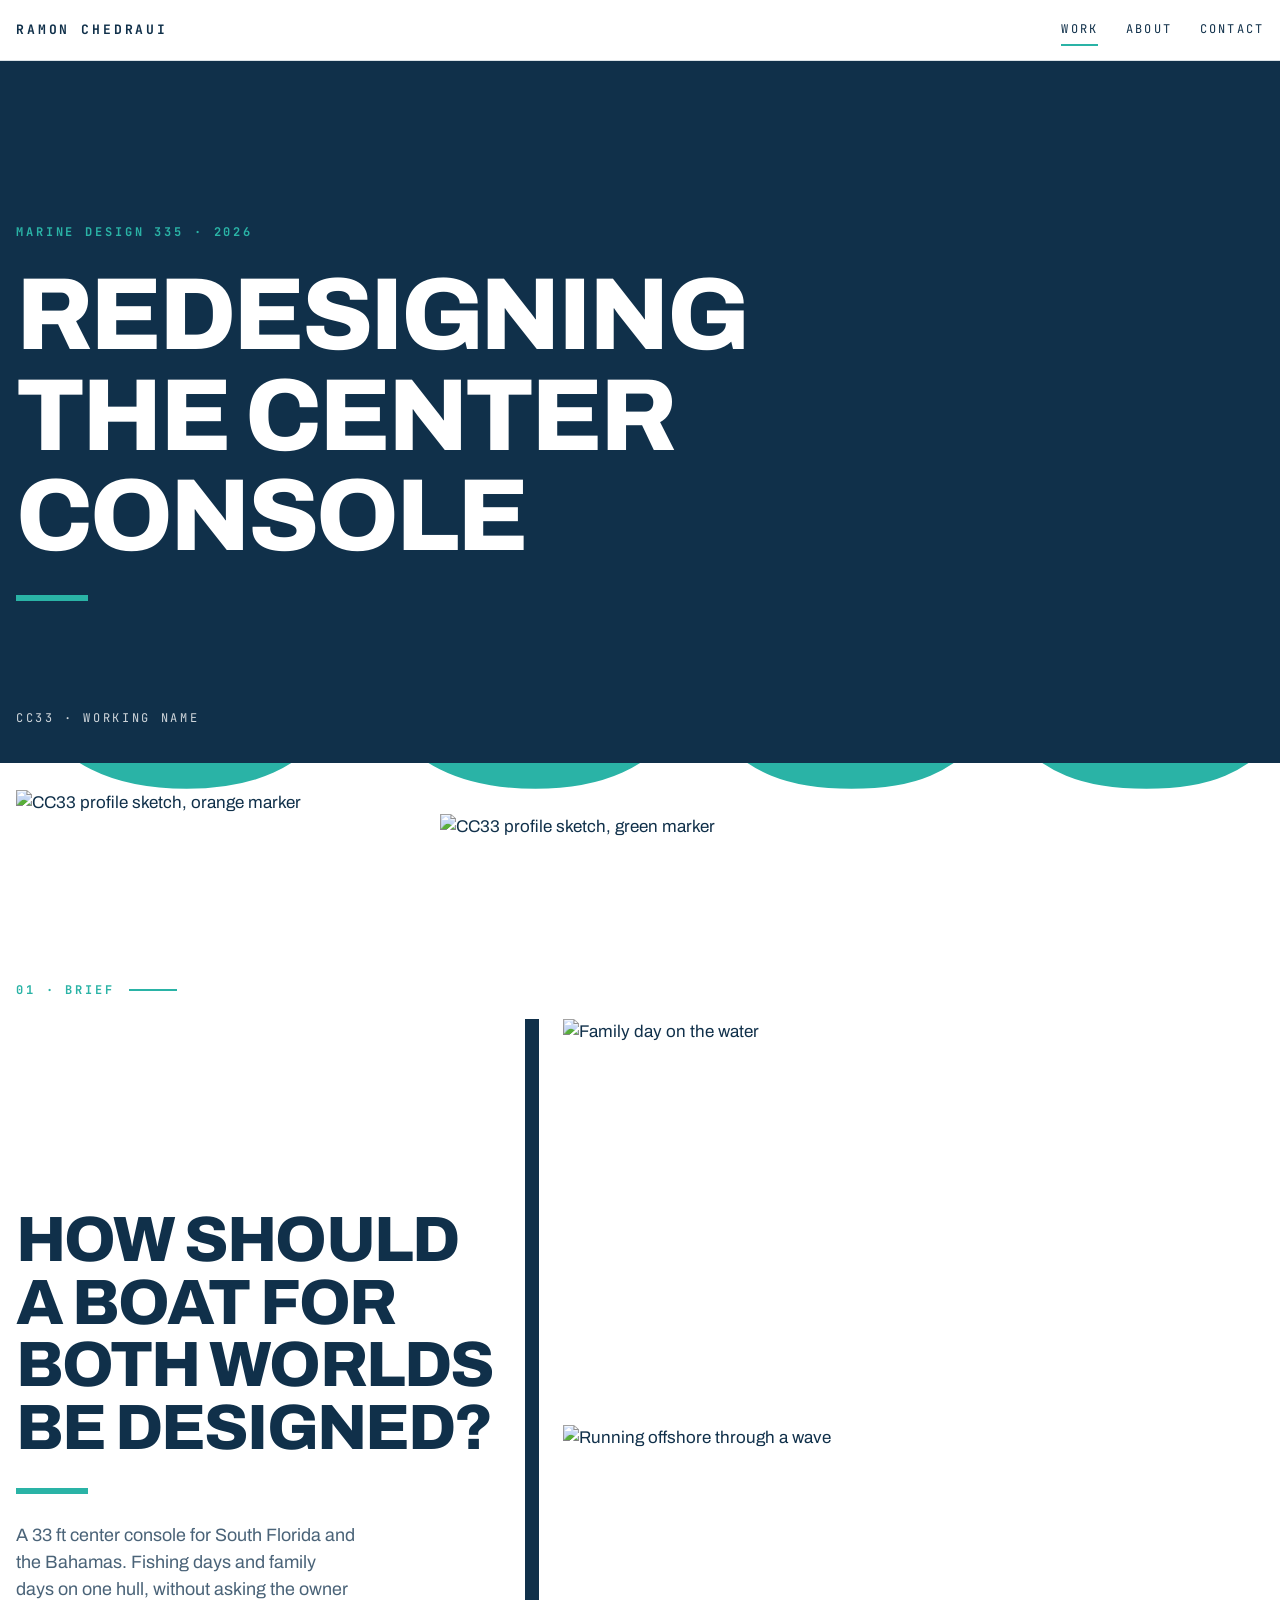
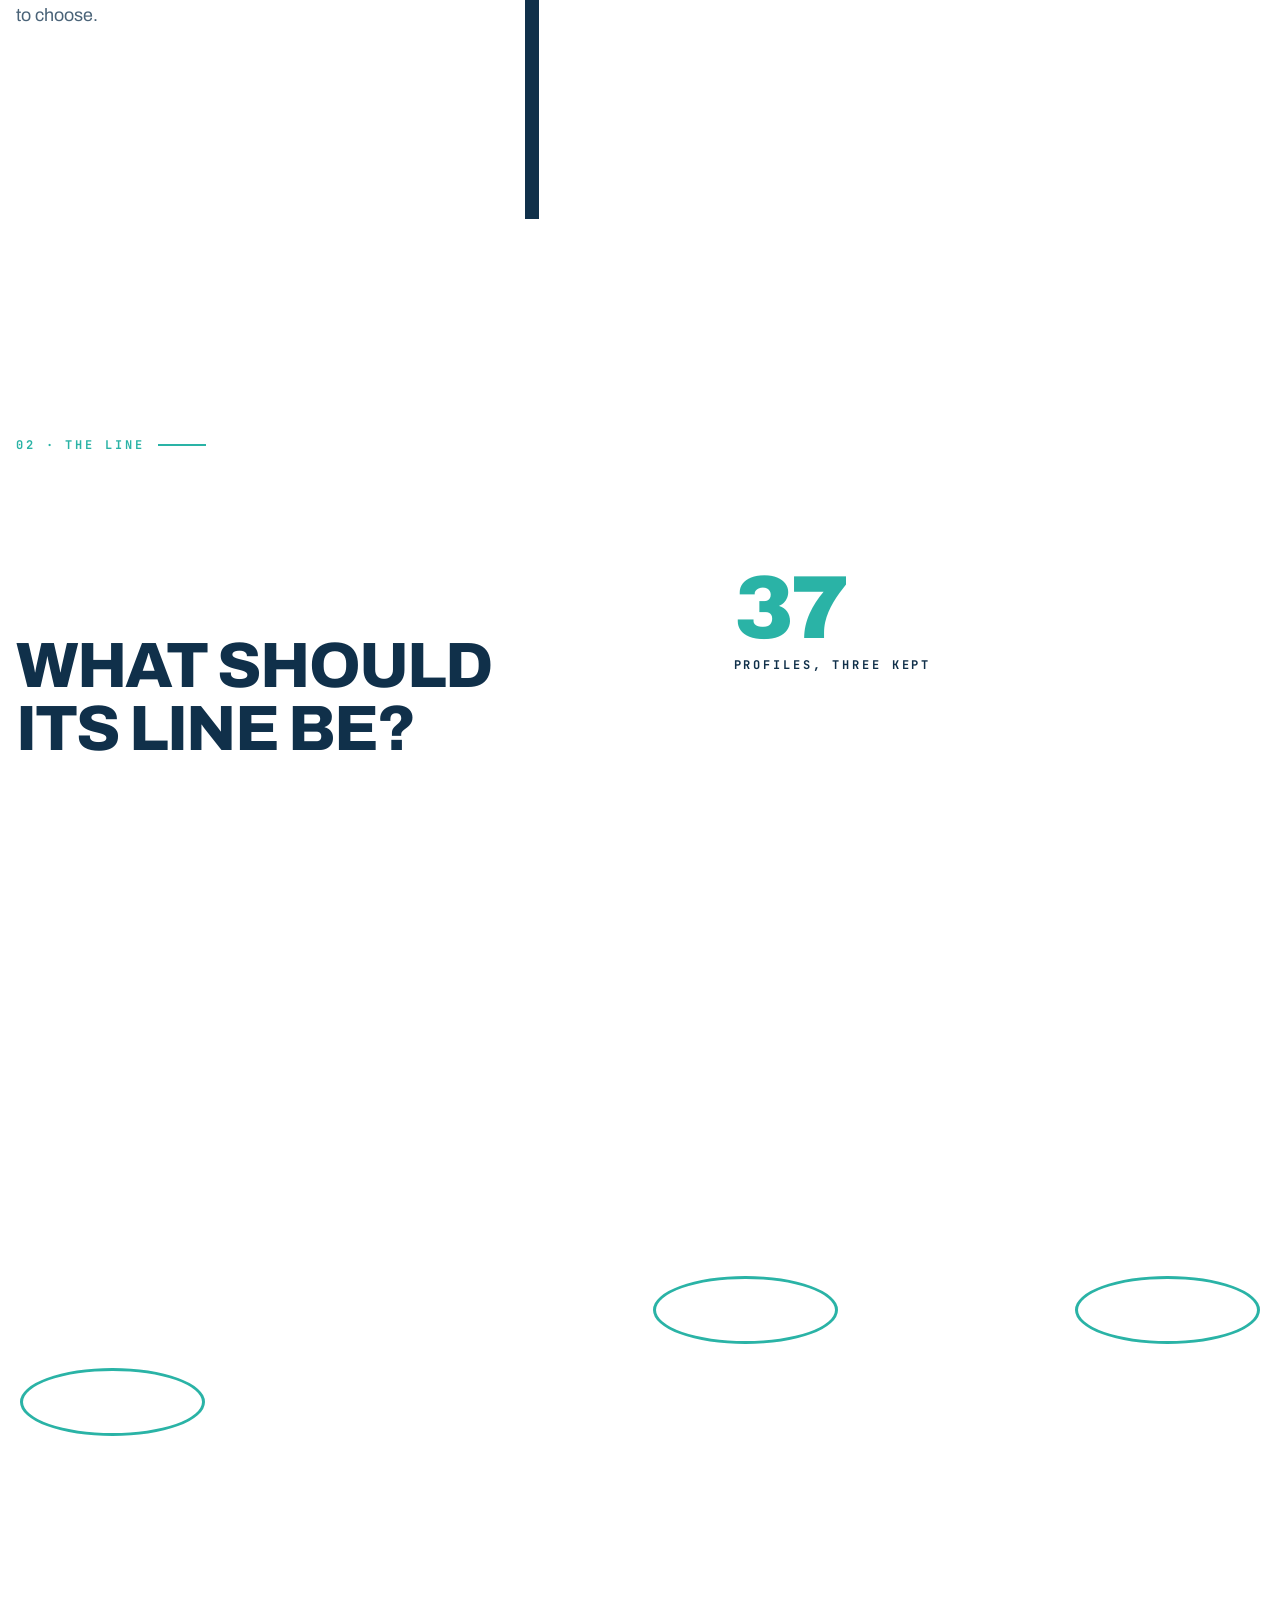
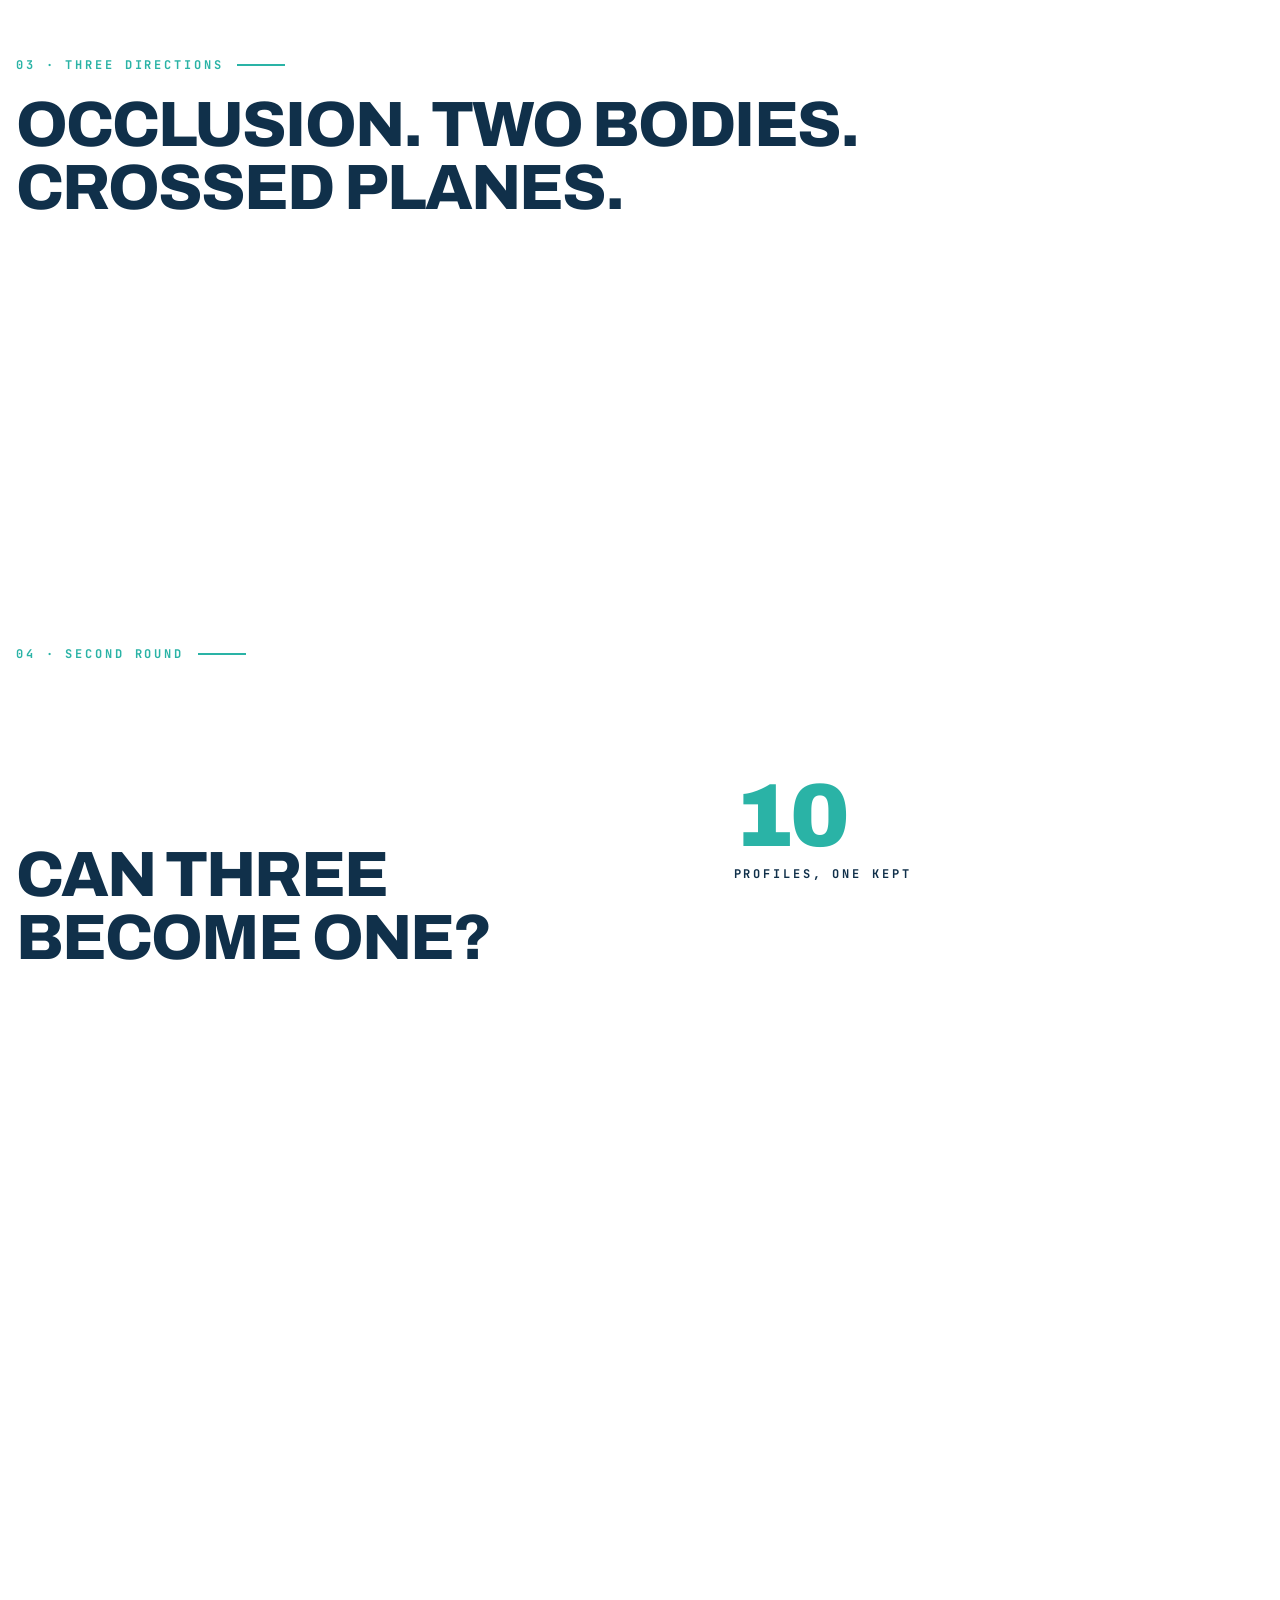
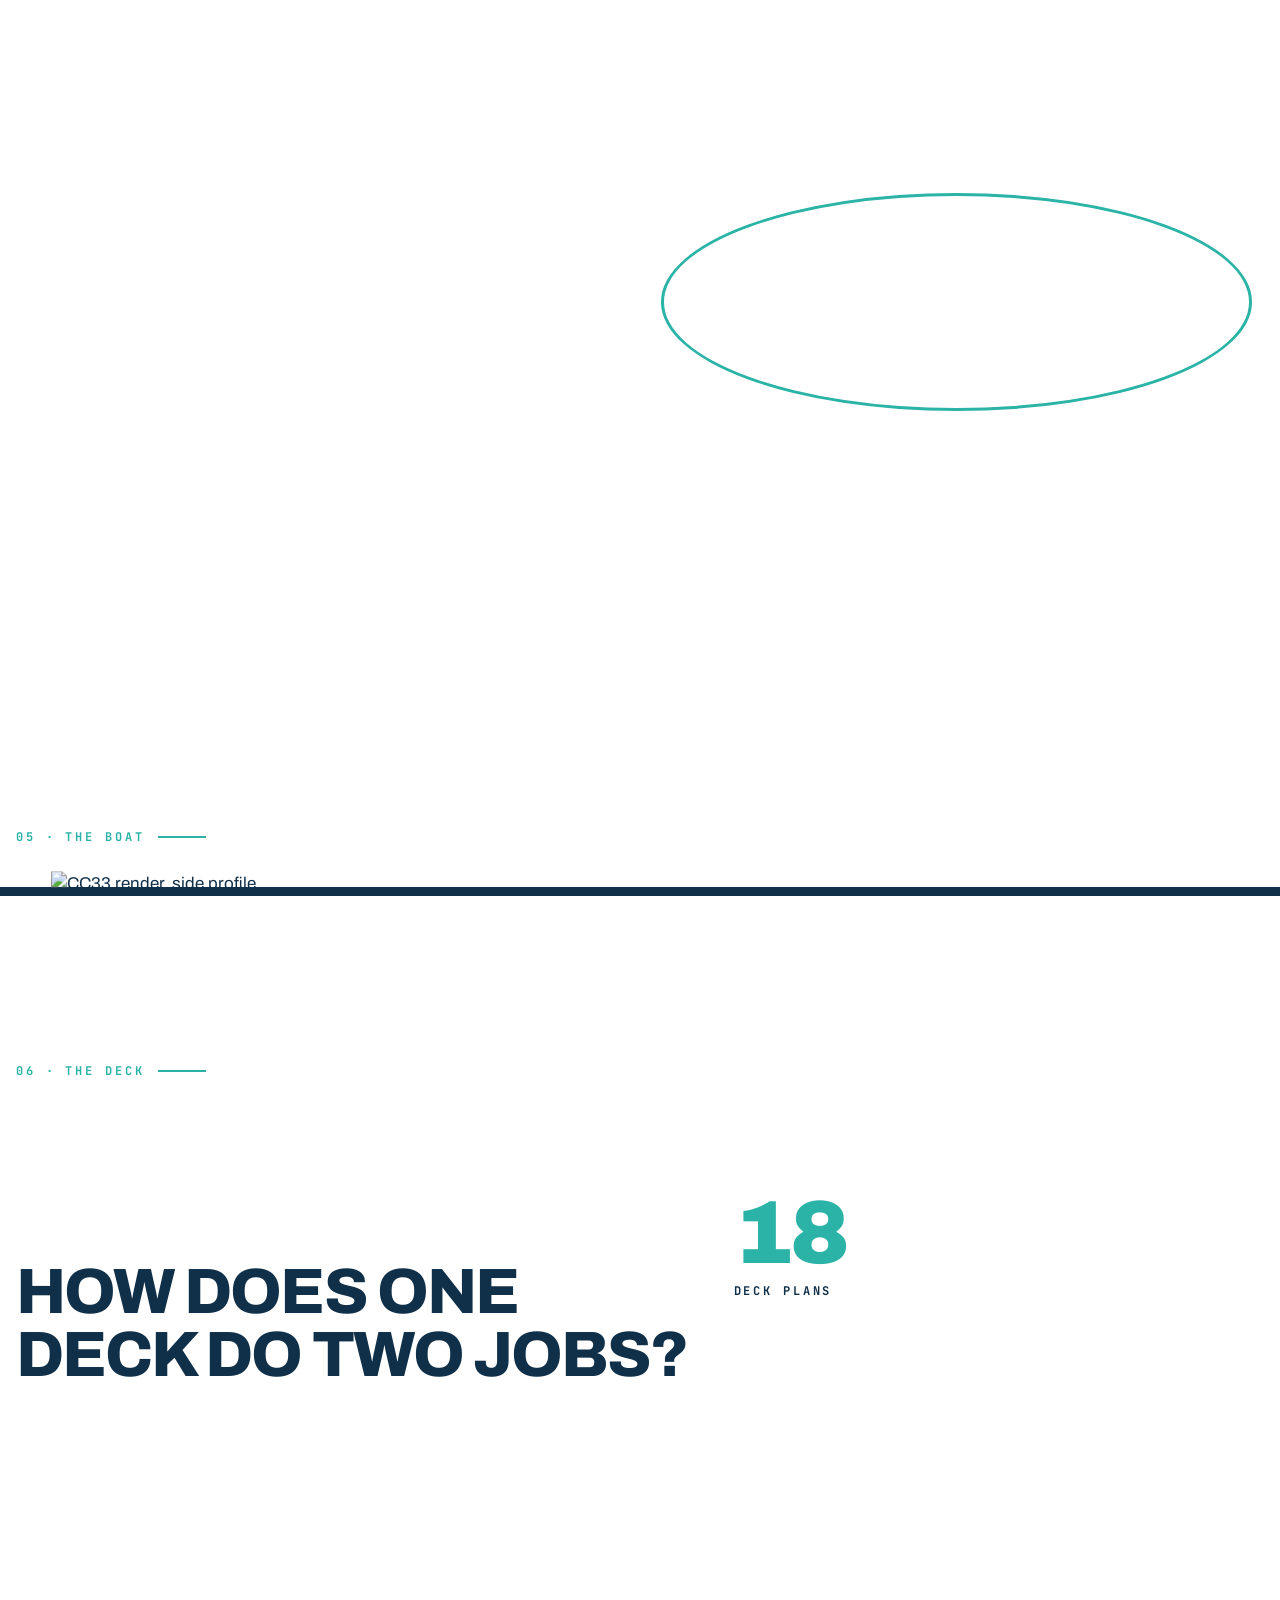
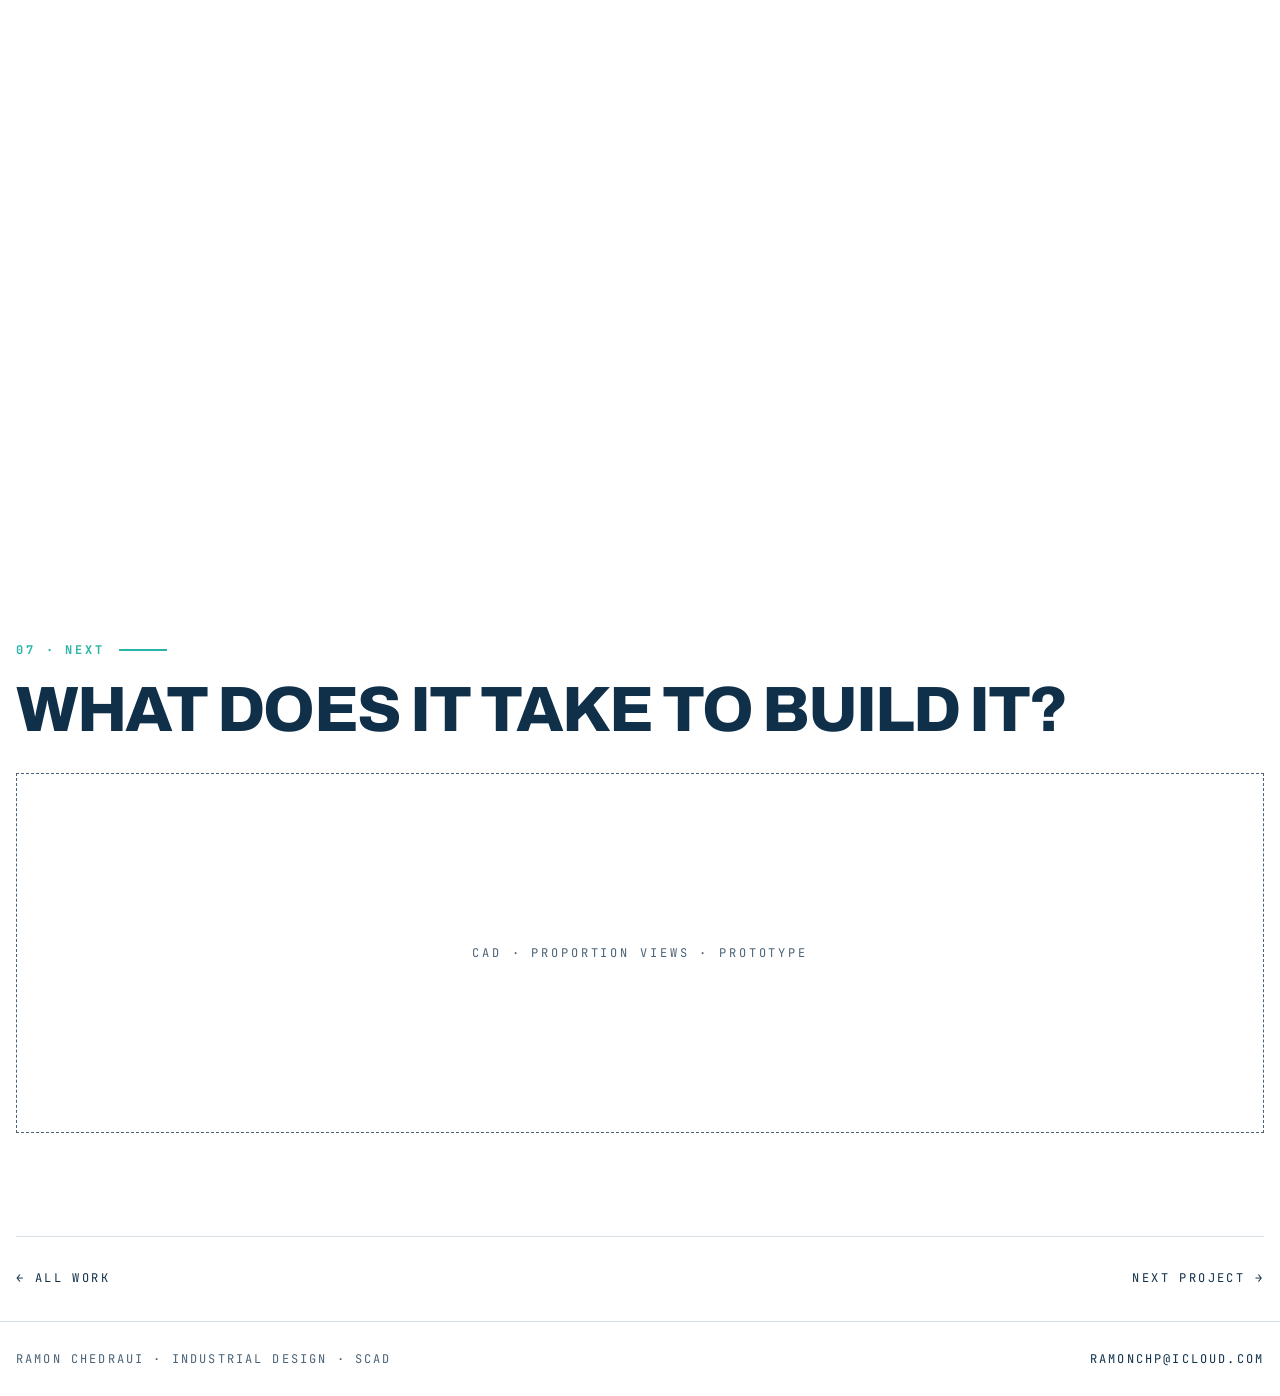
==== cc33.html @ 8f7cbbb5 "Add files via upload" ====
<!doctype html>
<html lang="en">
<head>
<meta charset="utf-8">
<meta name="viewport" content="width=device-width, initial-scale=1, viewport-fit=cover">
<title>CC33 &middot; Ramon Chedraui</title>
<link rel="stylesheet" href="https://fonts.googleapis.com/css2?family=Archivo:wght@400;500;800;900&family=JetBrains+Mono:wght@400;700&display=swap">
<style>
/* Layout: long scroll, one image per beat, numbered chapters because the process is a sequence. */
:root{
  --bg:#FFFFFF; --fg:#10304A; --fg-soft:#4A6378; --line:#D9E1E6;
  --navy:#10304A; --teal:#2AB3A6; --teal-soft:#E4F4F2;
  --display:"Archivo",Arial,Helvetica,sans-serif;
  --body:"Archivo",Arial,Helvetica,sans-serif;
  --mono:"JetBrains Mono","Courier New",monospace;
  --gutter:max(16px, env(safe-area-inset-left, 0px));
  --gutter-r:max(16px, env(safe-area-inset-right, 0px));
}
*{box-sizing:border-box}
html,body{margin:0;background:var(--bg);color:var(--fg)}
body{font-family:var(--body);font-size:17px;line-height:1.5;-webkit-font-smoothing:antialiased}
img{max-width:100%;display:block;height:auto}
a{color:inherit;text-decoration:none}
a:focus-visible,button:focus-visible{outline:3px solid var(--teal);outline-offset:3px}
.wrap{padding-left:var(--gutter);padding-right:var(--gutter-r)}
.inner{max-width:1480px;margin:0 auto}

/* nav */
.nav{position:sticky;top:env(safe-area-inset-top,0px);z-index:20;background:rgba(255,255,255,.92);backdrop-filter:blur(10px);border-bottom:1px solid var(--line)}
.nav .inner{display:flex;align-items:center;justify-content:space-between;gap:24px;padding-block:14px}
.brand{font-family:var(--mono);font-size:13px;letter-spacing:.22em;text-transform:uppercase;font-weight:700}
.menu{display:flex;gap:28px;font-family:var(--mono);font-size:12px;letter-spacing:.18em;text-transform:uppercase}
.menu a{padding:6px 0;border-bottom:2px solid transparent}
.menu a:hover,.menu a[aria-current]{border-color:var(--teal)}

/* type */
.eyebrow{font-family:var(--mono);font-size:12px;letter-spacing:.24em;text-transform:uppercase;color:var(--teal);font-weight:700}
.q{font-family:var(--display);font-weight:800;letter-spacing:-.03em;line-height:.98;text-transform:uppercase;text-wrap:balance;margin:0}
.q.xl{font-size:clamp(44px,8vw,128px)}
.q.l{font-size:clamp(34px,5vw,80px)}
.q.m{font-size:clamp(26px,3.4vw,52px)}
.rule{width:72px;height:6px;background:var(--teal);margin-top:28px}
.lede{max-width:34ch;font-size:clamp(17px,1.4vw,21px);color:var(--fg-soft);margin:0}
.count{font-family:var(--display);font-weight:900;font-size:clamp(56px,7vw,110px);line-height:1;letter-spacing:-.04em;color:var(--teal)}
.count small{display:block;font-family:var(--mono);font-size:12px;letter-spacing:.24em;text-transform:uppercase;color:var(--fg);font-weight:700;margin-top:6px}

/* sections */
.sec{padding-block:clamp(56px,8vw,128px)}
.sec.tight{padding-block:clamp(32px,4vw,64px)}
.head{display:grid;grid-template-columns:1fr;gap:28px;align-items:end;margin-bottom:clamp(28px,4vw,56px)}
@media(min-width:900px){.head{grid-template-columns:minmax(0,1.3fr) minmax(0,1fr)}.head .lede{justify-self:end}}
.chapter{font-family:var(--mono);font-size:12px;letter-spacing:.24em;text-transform:uppercase;color:var(--teal);font-weight:700;display:flex;align-items:center;gap:14px;margin-bottom:20px}
.chapter::after{content:"";flex:0 0 48px;height:2px;background:var(--teal)}

/* image treatments */
.sketch{mix-blend-mode:multiply}
.grid{display:grid;gap:clamp(10px,1.4vw,22px)}
.grid.c6{grid-template-columns:repeat(6,minmax(0,1fr))}
.grid.c5{grid-template-columns:repeat(5,minmax(0,1fr))}
.grid.c4{grid-template-columns:repeat(4,minmax(0,1fr))}
.grid.c3{grid-template-columns:repeat(3,minmax(0,1fr))}
.grid.c2{grid-template-columns:repeat(2,minmax(0,1fr))}
@media(max-width:1100px){.grid.c6{grid-template-columns:repeat(4,minmax(0,1fr))}.grid.c5{grid-template-columns:repeat(3,minmax(0,1fr))}}
@media(max-width:700px){.grid.c6,.grid.c5,.grid.c4,.grid.c3{grid-template-columns:repeat(2,minmax(0,1fr))}.grid.c2{grid-template-columns:1fr}}
.cell{position:relative;display:flex;align-items:center;justify-content:center;aspect-ratio:2.6/1}
.cell.plan{aspect-ratio:2.9/1}
.cell img{max-height:100%;width:auto;max-width:100%}
.cell.kept::after{content:"";position:absolute;inset:4% 2%;border:3px solid var(--teal);border-radius:50%;pointer-events:none}
.cell.big{aspect-ratio:2.4/1}

/* water: hull sits on a navy band like the pages */
.water{position:relative;background:var(--bg);overflow:hidden}
.water .boat{position:relative;z-index:1;width:min(92%,1500px);margin:0 auto;transform:translateY(5%)}
.water::after{content:"";position:absolute;left:0;right:0;bottom:0;height:34%;background:var(--navy)}

/* opener band */
.opener{background:var(--navy);color:#fff;position:relative;overflow:hidden}
.opener .inner{position:relative;min-height:min(78vh,760px);display:flex;flex-direction:column;justify-content:center;padding-block:clamp(56px,8vw,120px)}
.opener .q{color:#fff;max-width:12ch}
.opener .sil{position:absolute;right:-8%;bottom:-2%;width:min(72%,1200px);opacity:.95;pointer-events:none}
.opener .meta{position:absolute;left:0;bottom:24px;font-family:var(--mono);font-size:12px;letter-spacing:.22em;text-transform:uppercase;opacity:.8}

/* poster */
.poster{position:relative;overflow:hidden;padding-block:clamp(24px,4vw,56px)}
.poster .big{position:absolute;left:-2%;bottom:-6%;font-family:var(--display);font-weight:900;font-size:clamp(160px,38vw,720px);line-height:.8;letter-spacing:-.06em;color:var(--teal);pointer-events:none;user-select:none}
.poster .s1,.poster .s2{position:relative;z-index:1;width:min(66%,1240px)}
.poster .s1{margin-left:auto}
.poster .s2{margin-top:-4%}

/* split brief */
.split{display:grid;gap:24px;align-items:center}
@media(min-width:900px){.split{grid-template-columns:minmax(0,.9fr) 14px minmax(0,1.3fr)}}
.spine{background:var(--navy);align-self:stretch;display:none}
@media(min-width:900px){.spine{display:block}}
.stack{display:grid;gap:12px}
.stack img{width:100%;aspect-ratio:16/9;object-fit:cover}

/* work grid (home) */
.work{display:grid;gap:clamp(16px,2vw,32px)}
@media(min-width:800px){.work{grid-template-columns:repeat(3,minmax(0,1fr))}.work .tile.wide{grid-column:span 3}}
.tile{position:relative;display:block;border:1px solid var(--line);overflow:hidden;background:#fff}
.tile .pic{aspect-ratio:16/10;display:flex;align-items:center;justify-content:center;overflow:hidden;background:#F3F6F8}
.tile.wide .pic{aspect-ratio:2.6/1}
.tile .pic img{width:100%;height:100%;object-fit:cover}
.tile .pic.multiply img{object-fit:contain;mix-blend-mode:multiply;width:88%;height:auto}
.tile .cap{display:flex;justify-content:space-between;gap:12px;padding:16px 18px;border-top:1px solid var(--line)}
.tile .cap b{font-family:var(--display);font-weight:800;text-transform:uppercase;letter-spacing:-.01em;font-size:18px}
.tile .cap span{font-family:var(--mono);font-size:11px;letter-spacing:.2em;text-transform:uppercase;color:var(--fg-soft);align-self:center}
.tile.soon .pic{background:var(--teal-soft)}
.tile.soon .pic span{font-family:var(--mono);font-size:12px;letter-spacing:.24em;text-transform:uppercase;color:var(--fg-soft)}
.tile:hover .cap b{color:var(--teal)}

/* placeholder */
.ph{border:1px dashed var(--fg-soft);min-height:360px;display:flex;align-items:center;justify-content:center;font-family:var(--mono);font-size:12px;letter-spacing:.24em;text-transform:uppercase;color:var(--fg-soft)}

/* next */
.nextrow{display:flex;justify-content:space-between;gap:24px;flex-wrap:wrap;border-top:1px solid var(--line);padding-block:32px;font-family:var(--mono);font-size:12px;letter-spacing:.2em;text-transform:uppercase}
.nextrow a{border-bottom:2px solid transparent}.nextrow a:hover{border-color:var(--teal)}

/* footer */
footer{border-top:1px solid var(--line)}
footer .inner{display:flex;justify-content:space-between;gap:16px;flex-wrap:wrap;padding-block:28px;font-family:var(--mono);font-size:12px;letter-spacing:.18em;text-transform:uppercase;color:var(--fg-soft)}
footer .email{color:var(--fg);user-select:all}
@media(prefers-reduced-motion:no-preference){
  .reveal{opacity:1;transform:none;transition:opacity .6s ease,transform .6s ease}
}

:root{padding-top:env(safe-area-inset-top,0px);padding-bottom:env(safe-area-inset-bottom,0px)}
</style>
</head>
<body>
<header class="nav wrap"><div class="inner">
  <a class="brand" href="index.html">Ramon Chedraui</a>
  <nav class="menu"><a href="index.html#work" aria-current="page">Work</a><a href="index.html#about">About</a><a href="index.html#contact">Contact</a></nav>
</div></header>

<section class="opener wrap"><div class="inner">
  <p class="eyebrow" style="margin:0 0 24px">Marine Design 335 &middot; 2026</p>
  <h1 class="q xl">Redesigning the center console</h1>
  <div class="rule"></div>
  <img class="sil" src="img/silhouette.png" alt="">
  <p class="meta">CC33 &middot; working name</p>
</div></section>

<section class="poster wrap"><div class="inner" style="position:relative">
  <div class="big" aria-hidden="true">CC33</div>
  <img class="s1 sketch" src="img/poster_01.jpg" alt="CC33 profile sketch, green marker">
  <img class="s2 sketch" src="img/poster_02.jpg" alt="CC33 profile sketch, orange marker">
</div></section>

<section class="wrap sec"><div class="inner">
  <p class="chapter">01 &middot; Brief</p>
  <div class="split">
    <div>
      <h2 class="q l">How should a boat for both worlds be designed?</h2>
      <div class="rule"></div>
      <p class="lede" style="margin-top:28px">A 33 ft center console for South Florida and the Bahamas. Fishing days and family days on one hull, without asking the owner to choose.</p>
    </div>
    <div class="spine"></div>
    <div class="stack">
      <img src="img/photo_family.jpg" alt="Family day on the water">
      <img src="img/photo_offshore.jpg" alt="Running offshore through a wave">
    </div>
  </div>
</div></section>

<section class="wrap sec"><div class="inner">
  <p class="chapter">02 &middot; The line</p>
  <div class="head">
    <h2 class="q l">What should its line be?</h2>
    <p class="count">37<small>profiles, three kept</small></p>
  </div>
  <div class="grid c6"><div class="cell"><img class="sketch" src="img/side_01.jpg" alt=""></div><div class="cell"><img class="sketch" src="img/side_02.jpg" alt=""></div><div class="cell"><img class="sketch" src="img/side_03.jpg" alt=""></div><div class="cell"><img class="sketch" src="img/side_04.jpg" alt=""></div><div class="cell"><img class="sketch" src="img/side_05.jpg" alt=""></div><div class="cell"><img class="sketch" src="img/side_06.jpg" alt=""></div><div class="cell"><img class="sketch" src="img/side_07.jpg" alt=""></div><div class="cell"><img class="sketch" src="img/side_08.jpg" alt=""></div><div class="cell"><img class="sketch" src="img/side_09.jpg" alt=""></div><div class="cell"><img class="sketch" src="img/side_10.jpg" alt=""></div><div class="cell"><img class="sketch" src="img/side_11.jpg" alt=""></div><div class="cell"><img class="sketch" src="img/side_12.jpg" alt=""></div><div class="cell"><img class="sketch" src="img/side_13.jpg" alt=""></div><div class="cell"><img class="sketch" src="img/side_14.jpg" alt=""></div><div class="cell"><img class="sketch" src="img/side_15.jpg" alt=""></div><div class="cell"><img class="sketch" src="img/side_16.jpg" alt=""></div><div class="cell"><img class="sketch" src="img/side_17.jpg" alt=""></div><div class="cell"><img class="sketch" src="img/side_18.jpg" alt=""></div><div class="cell"><img class="sketch" src="img/side_19.jpg" alt=""></div><div class="cell"><img class="sketch" src="img/side_20.jpg" alt=""></div><div class="cell"><img class="sketch" src="img/side_21.jpg" alt=""></div><div class="cell"><img class="sketch" src="img/side_22.jpg" alt=""></div><div class="cell"><img class="sketch" src="img/side_23.jpg" alt=""></div><div class="cell"><img class="sketch" src="img/side_24.jpg" alt=""></div><div class="cell"><img class="sketch" src="img/side_25.jpg" alt=""></div><div class="cell"><img class="sketch" src="img/side_26.jpg" alt=""></div><div class="cell"><img class="sketch" src="img/side_27.jpg" alt=""></div><div class="cell"><img class="sketch" src="img/side_28.jpg" alt=""></div><div class="cell"><img class="sketch" src="img/side_29.jpg" alt=""></div><div class="cell"><img class="sketch" src="img/side_30.jpg" alt=""></div><div class="cell"><img class="sketch" src="img/side_31.jpg" alt=""></div><div class="cell"><img class="sketch" src="img/final_01.jpg" alt=""></div><div class="cell"><img class="sketch" src="img/final_02.jpg" alt=""></div><div class="cell kept"><img class="sketch" src="img/final_03.jpg" alt=""></div><div class="cell"><img class="sketch" src="img/final_04.jpg" alt=""></div><div class="cell kept"><img class="sketch" src="img/final_05.jpg" alt=""></div><div class="cell kept"><img class="sketch" src="img/final_06.jpg" alt=""></div></div>
</div></section>

<section class="wrap sec"><div class="inner">
  <p class="chapter">03 &middot; Three directions</p>
  <h2 class="q l" style="margin-bottom:40px">Occlusion. Two bodies. Crossed planes.</h2>
  <div class="grid c3"><div class="cell big"><img class="sketch" src="img/final_03.jpg" alt=""></div><div class="cell big"><img class="sketch" src="img/final_05.jpg" alt=""></div><div class="cell big"><img class="sketch" src="img/final_06.jpg" alt=""></div></div>
</div></section>

<section class="wrap sec"><div class="inner">
  <p class="chapter">04 &middot; Second round</p>
  <div class="head">
    <h2 class="q l">Can three become one?</h2>
    <p class="count">10<small>profiles, one kept</small></p>
  </div>
  <div class="grid c2"><div class="cell"><img class="sketch" src="img/r2_01.jpg" alt=""></div><div class="cell"><img class="sketch" src="img/r2_02.jpg" alt=""></div><div class="cell"><img class="sketch" src="img/r2_03.jpg" alt=""></div><div class="cell"><img class="sketch" src="img/r2_04.jpg" alt=""></div><div class="cell"><img class="sketch" src="img/r2_05.jpg" alt=""></div><div class="cell"><img class="sketch" src="img/r2_06.jpg" alt=""></div><div class="cell"><img class="sketch" src="img/r2_07.jpg" alt=""></div><div class="cell kept"><img class="sketch" src="img/r2_08.jpg" alt=""></div><div class="cell"><img class="sketch" src="img/r2_09.jpg" alt=""></div><div class="cell"><img class="sketch" src="img/r2_10.jpg" alt=""></div></div>
</div></section>

<section class="sec tight" style="padding-inline:0">
  <p class="chapter wrap" style="max-width:1480px;margin:0 auto 24px">05 &middot; The boat</p>
  <div class="water"><img class="boat" src="img/render_cut.png" alt="CC33 render, side profile"></div>
</section>

<section class="wrap sec"><div class="inner">
  <p class="chapter">06 &middot; The deck</p>
  <div class="head">
    <h2 class="q l">How does one deck do two jobs?</h2>
    <p class="count">18<small>deck plans</small></p>
  </div>
  <div class="grid c4"><div class="cell plan"><img class="sketch" src="img/plan_01.jpg" alt=""></div><div class="cell plan"><img class="sketch" src="img/plan_02.jpg" alt=""></div><div class="cell plan"><img class="sketch" src="img/plan_03.jpg" alt=""></div><div class="cell plan"><img class="sketch" src="img/plan_04.jpg" alt=""></div><div class="cell plan"><img class="sketch" src="img/plan_05.jpg" alt=""></div><div class="cell plan"><img class="sketch" src="img/plan_06.jpg" alt=""></div><div class="cell plan"><img class="sketch" src="img/plan_07.jpg" alt=""></div><div class="cell plan"><img class="sketch" src="img/plan_08.jpg" alt=""></div><div class="cell plan"><img class="sketch" src="img/plan_09.jpg" alt=""></div><div class="cell plan"><img class="sketch" src="img/plan_10.jpg" alt=""></div><div class="cell plan"><img class="sketch" src="img/plan_11.jpg" alt=""></div><div class="cell plan"><img class="sketch" src="img/plan_12.jpg" alt=""></div><div class="cell plan"><img class="sketch" src="img/plan_13.jpg" alt=""></div><div class="cell plan"><img class="sketch" src="img/plan_14.jpg" alt=""></div><div class="cell plan"><img class="sketch" src="img/plan_15.jpg" alt=""></div><div class="cell plan"><img class="sketch" src="img/plan_16.jpg" alt=""></div><div class="cell plan"><img class="sketch" src="img/plan_17.jpg" alt=""></div><div class="cell plan"><img class="sketch" src="img/plan_18.jpg" alt=""></div></div>
</div></section>

<section class="wrap sec"><div class="inner">
  <p class="chapter">07 &middot; Next</p>
  <h2 class="q l" style="margin-bottom:32px">What does it take to build it?</h2>
  <div class="ph">CAD &middot; proportion views &middot; prototype</div>
</div></section>

<section class="wrap"><div class="inner nextrow">
  <a href="index.html#work">&larr; All work</a>
  <a href="index.html#work">Next project &rarr;</a>
</div></section>

<footer class="wrap"><div class="inner">
  <span>Ramon Chedraui &middot; Industrial Design &middot; SCAD</span>
  <span class="email">ramonchp@icloud.com</span>
</div></footer>
</body>
</html>
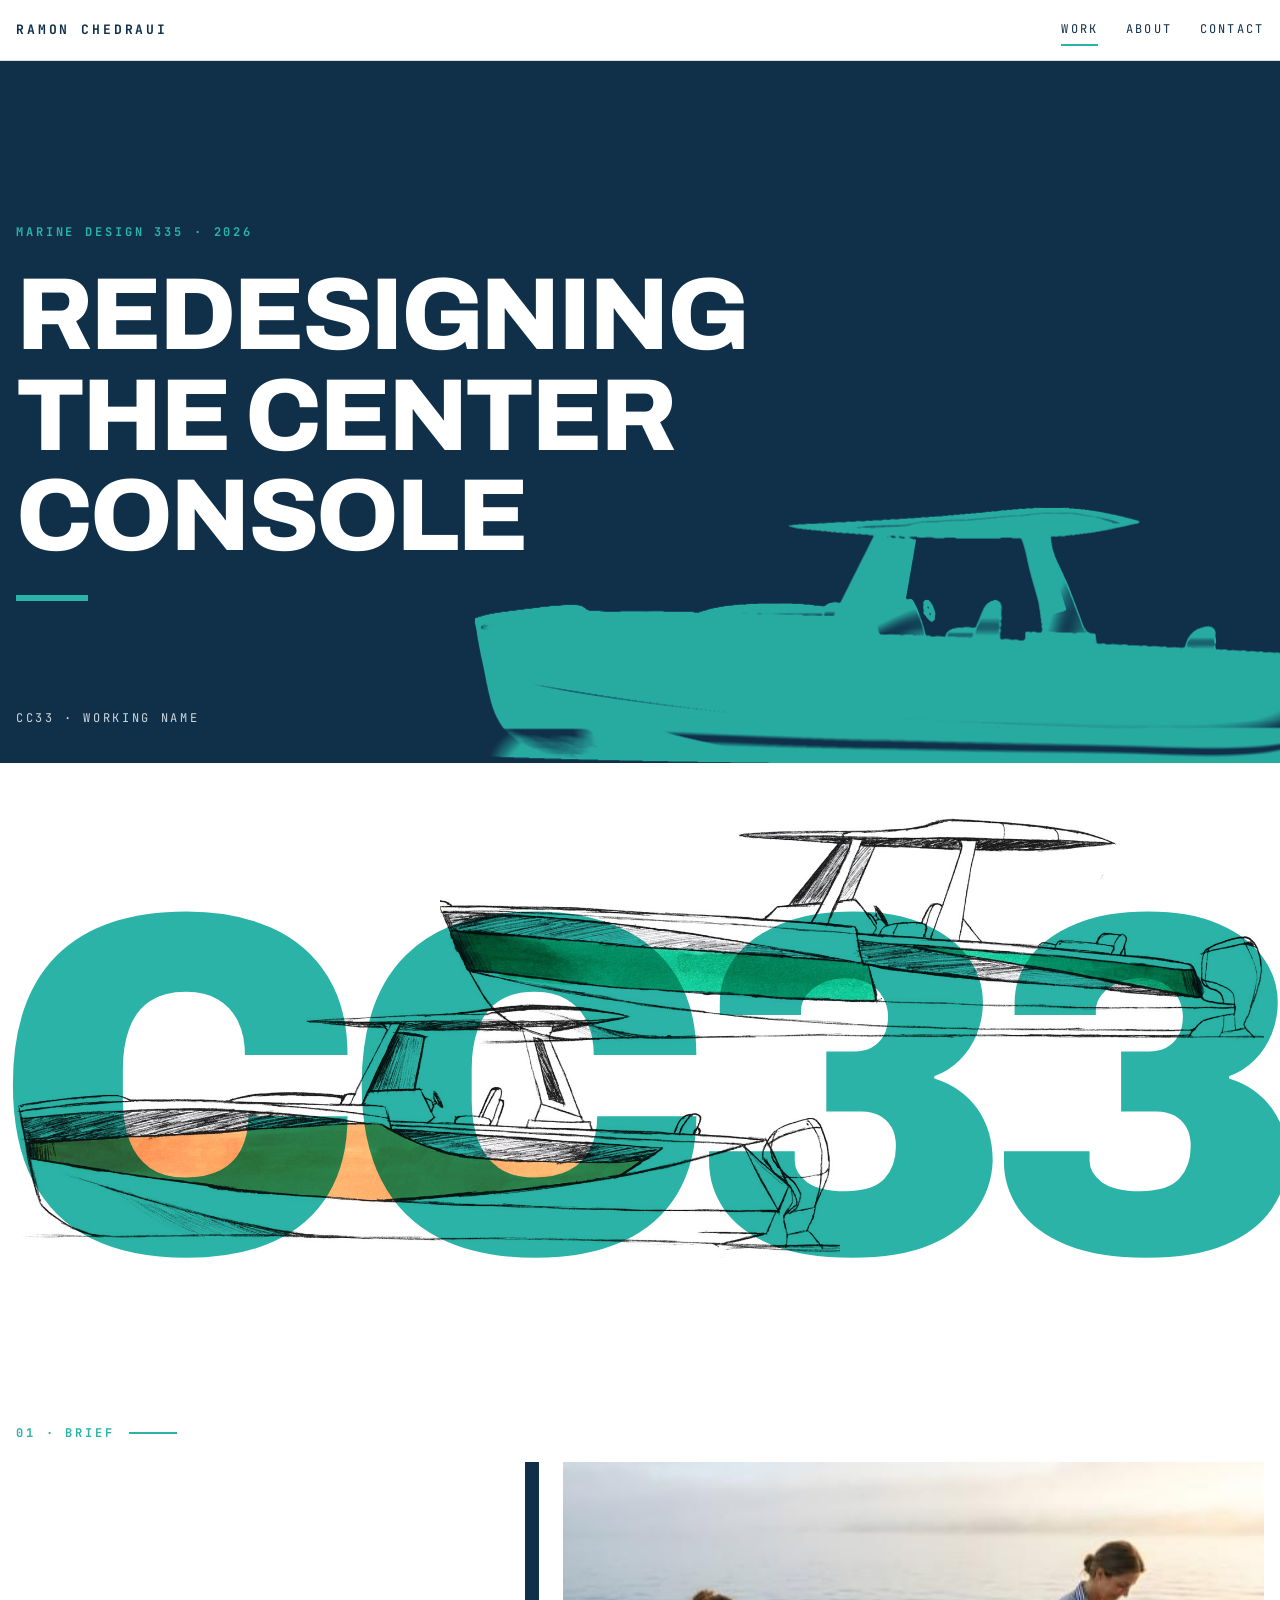
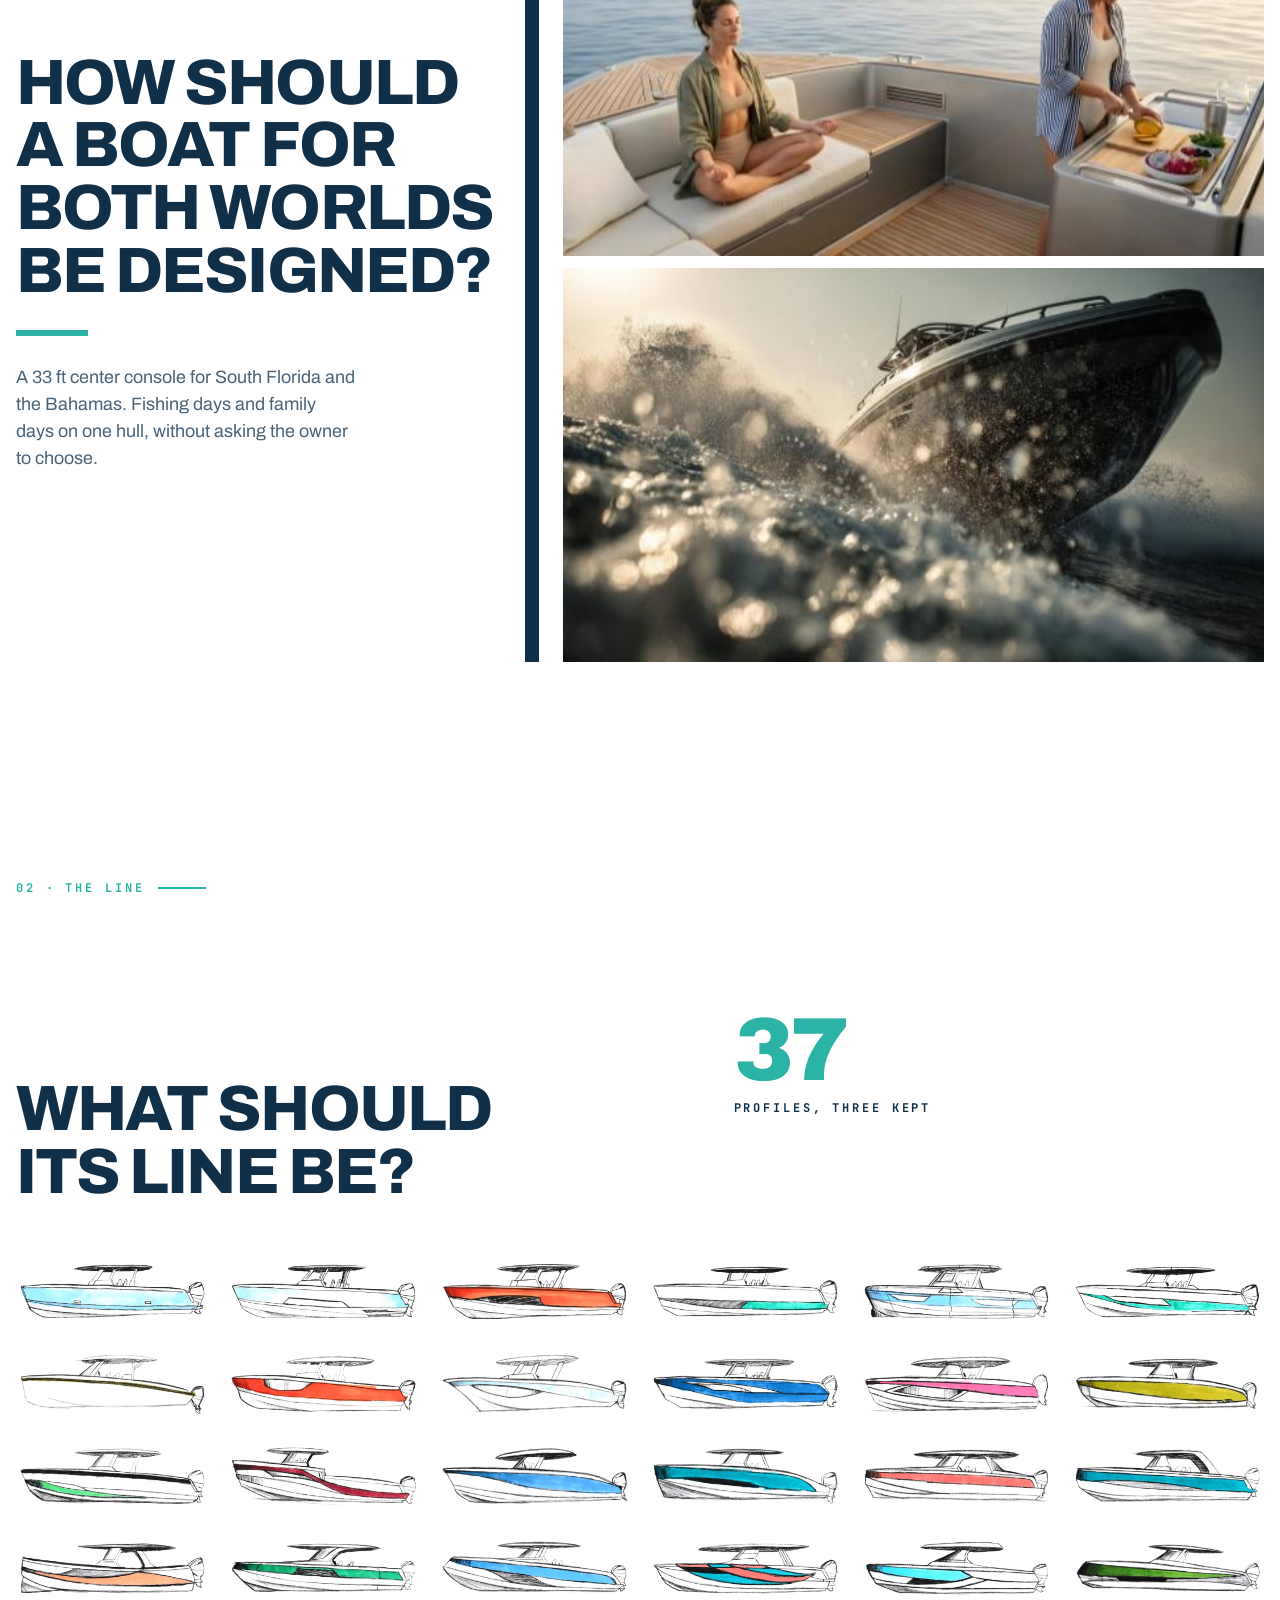
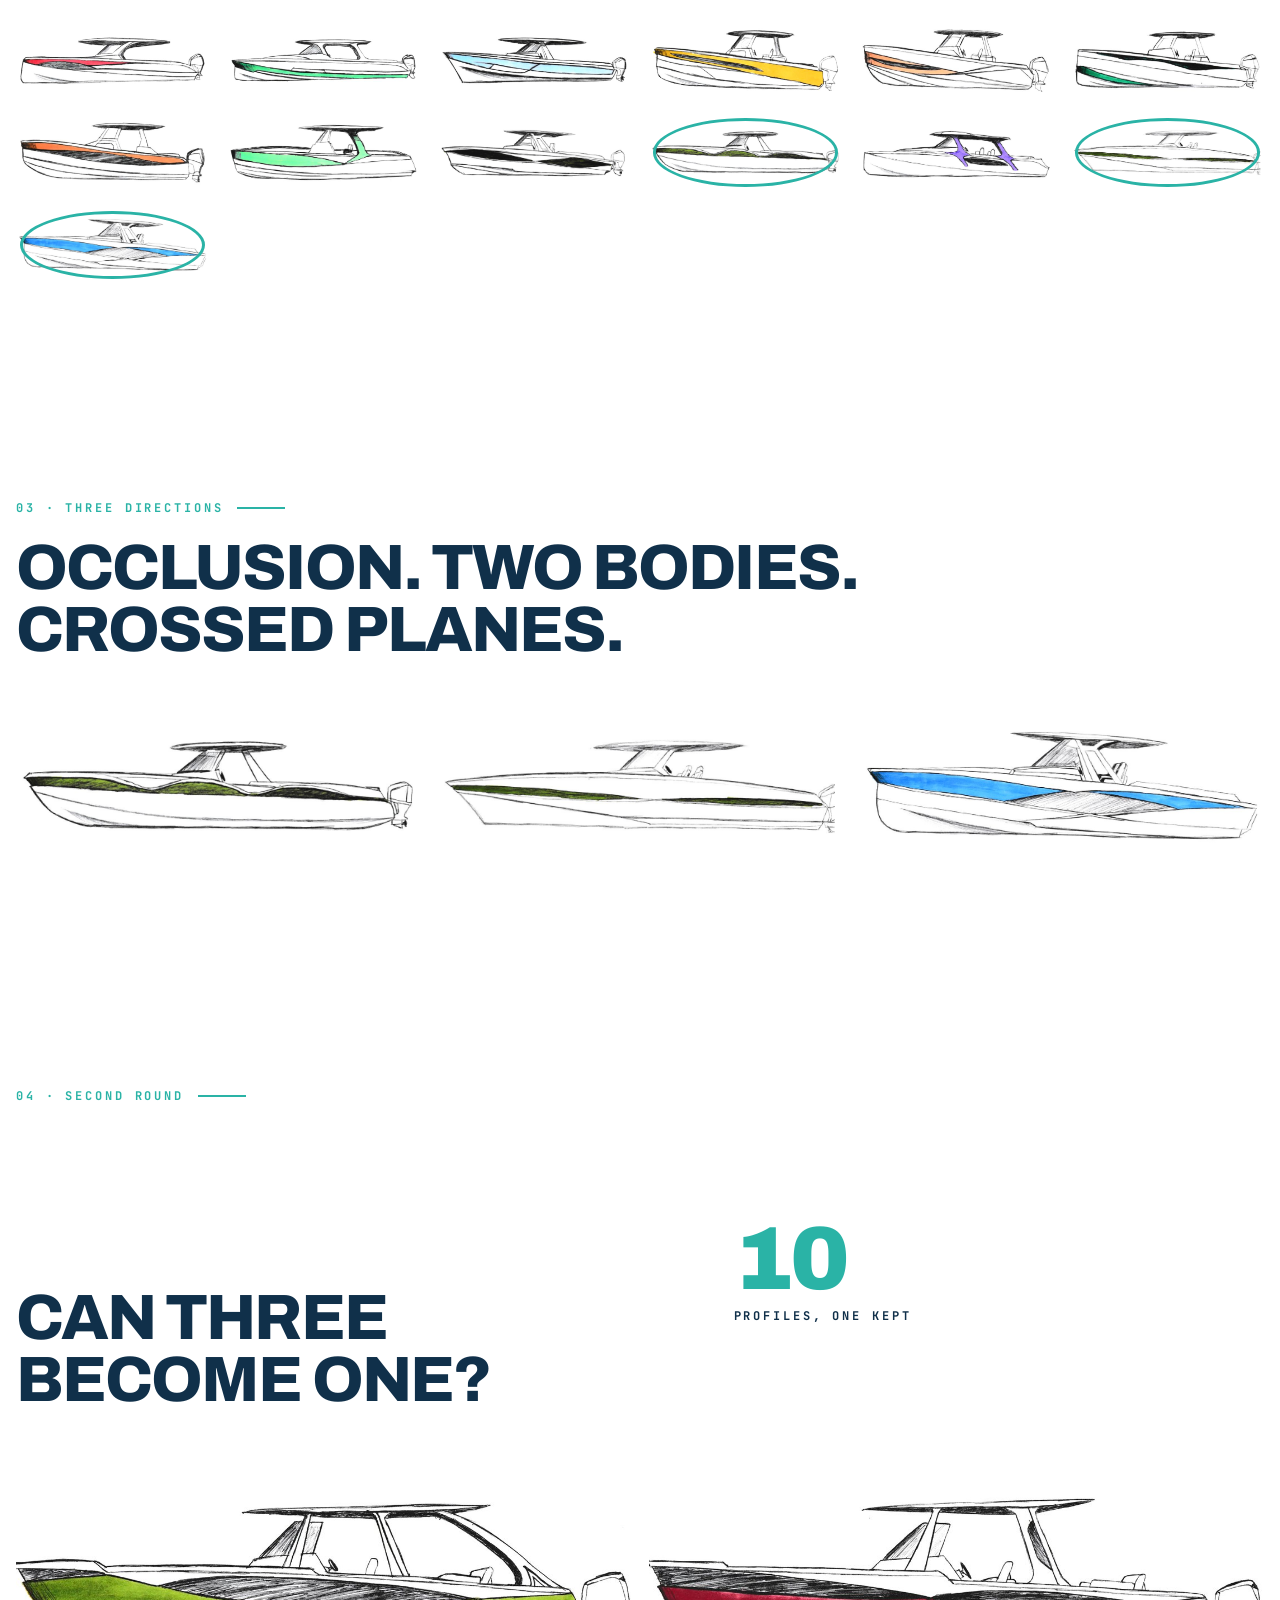
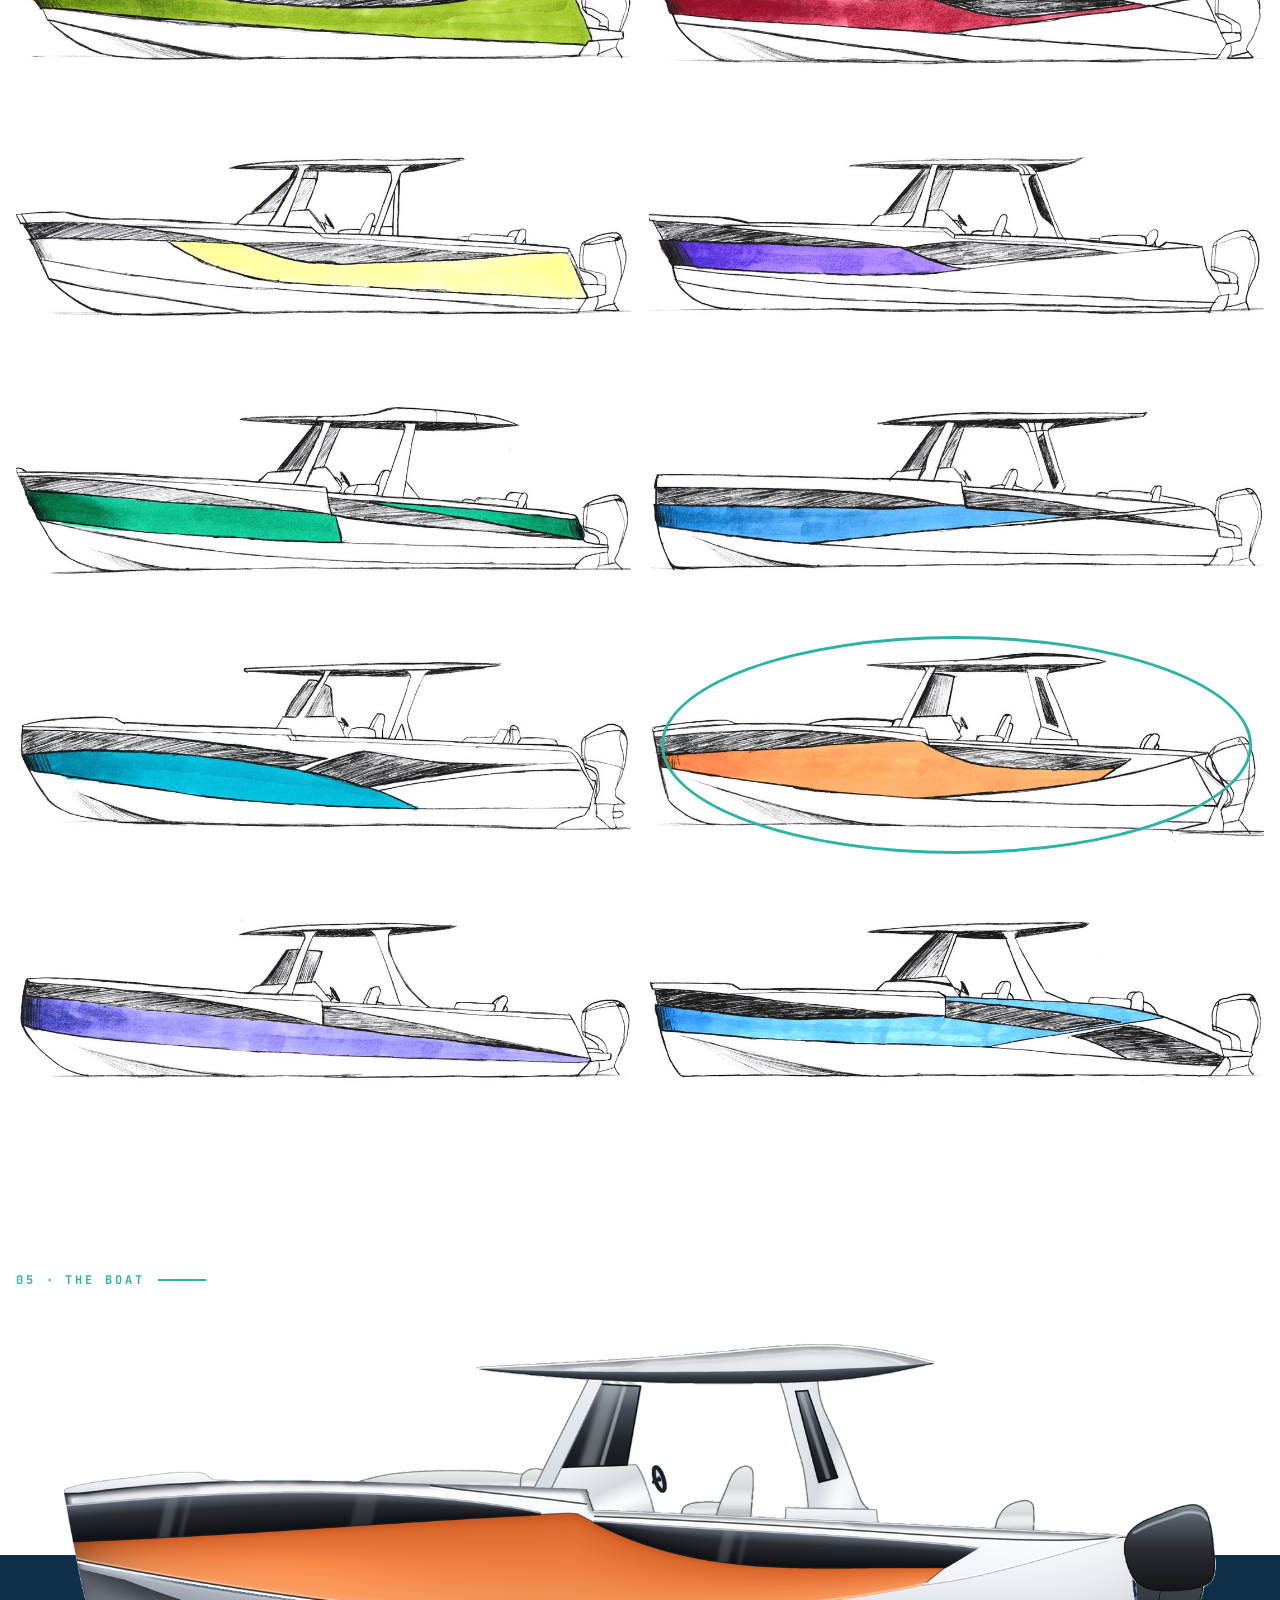
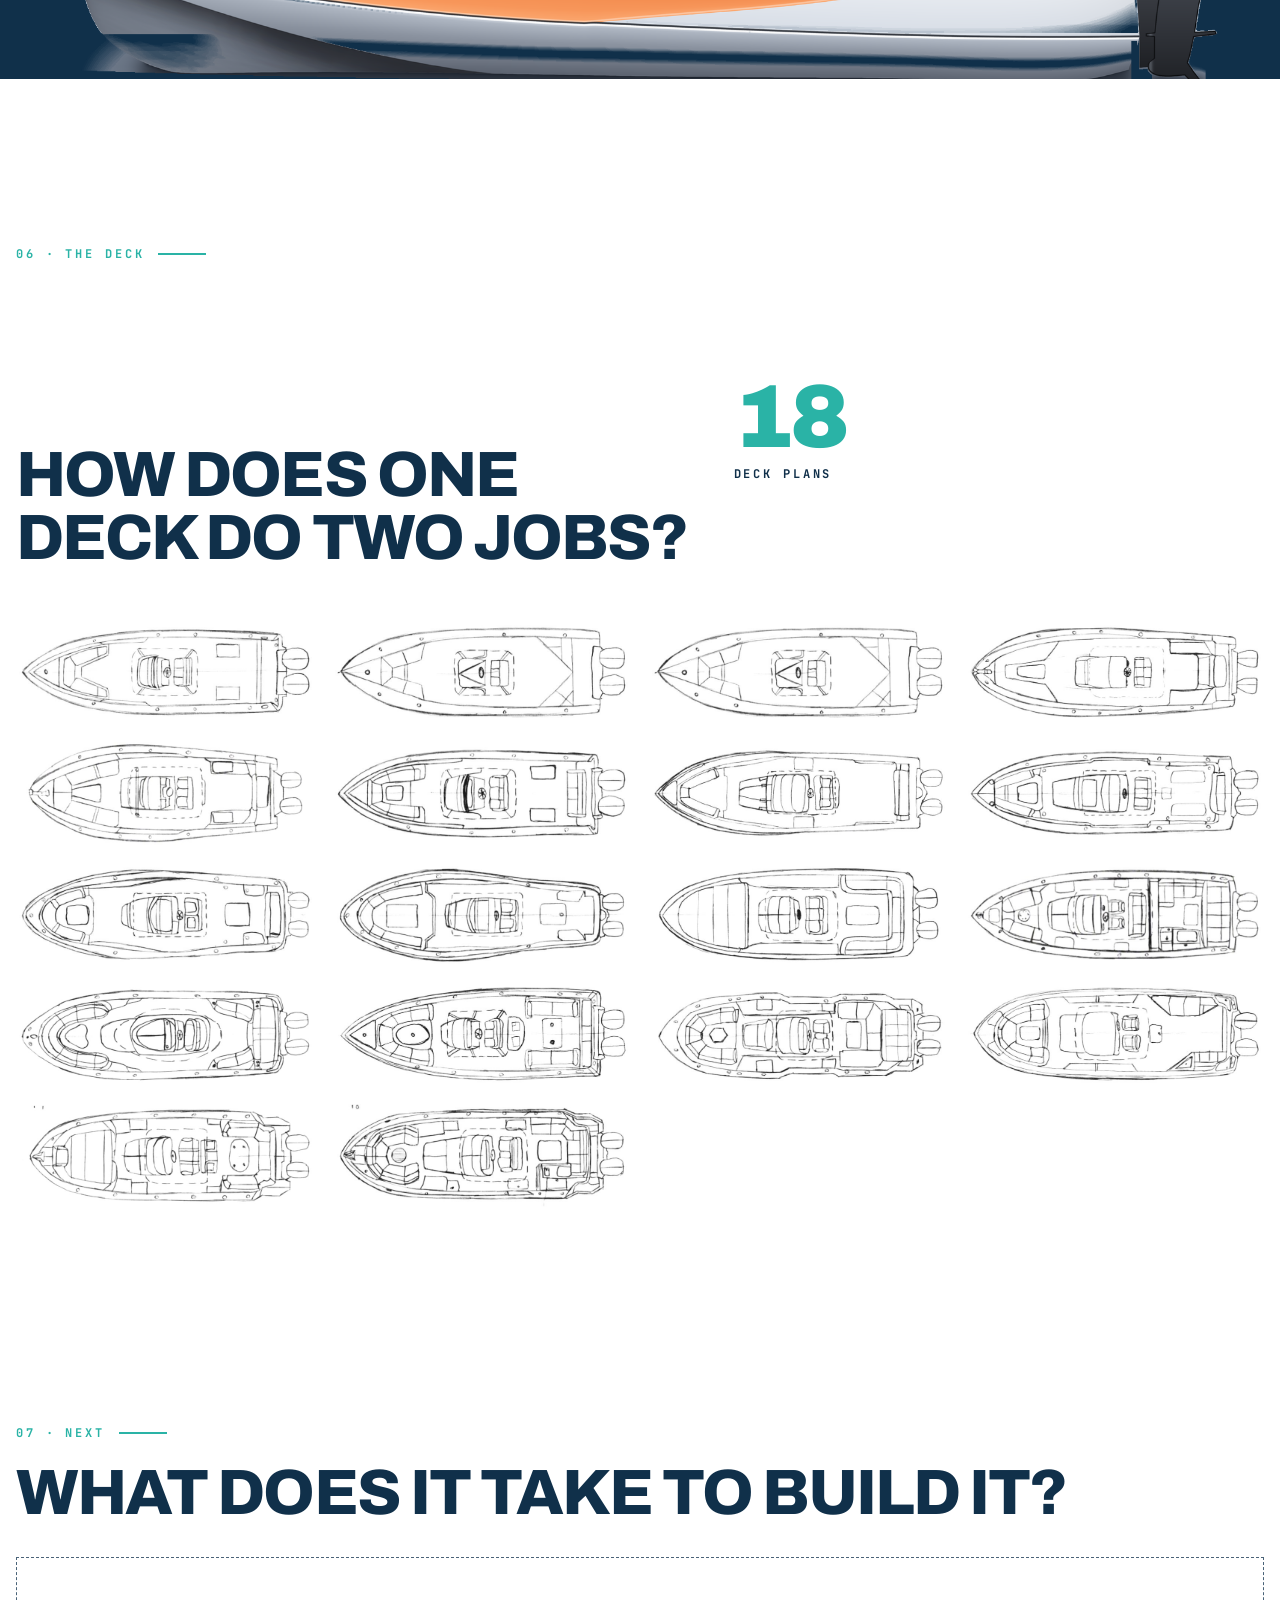
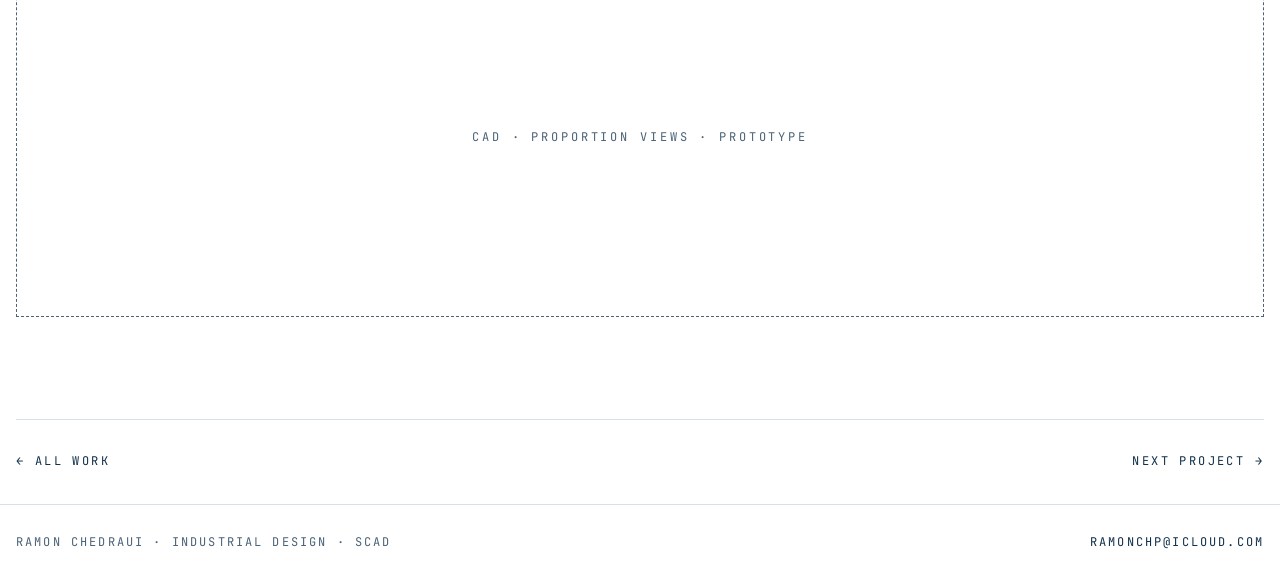
==== commit 469492fc: "Add files via upload" ====
--- a/cc33.html
+++ b/cc33.html
@@ -138,14 +138,14 @@
   <p class="eyebrow" style="margin:0 0 24px">Marine Design 335 &middot; 2026</p>
   <h1 class="q xl">Redesigning the center console</h1>
   <div class="rule"></div>
-  <img class="sil" src="img/silhouette.png" alt="">
+  <img class="sil" src="silhouette.png" alt="">
   <p class="meta">CC33 &middot; working name</p>
 </div></section>
 
 <section class="poster wrap"><div class="inner" style="position:relative">
   <div class="big" aria-hidden="true">CC33</div>
-  <img class="s1 sketch" src="img/poster_01.jpg" alt="CC33 profile sketch, green marker">
-  <img class="s2 sketch" src="img/poster_02.jpg" alt="CC33 profile sketch, orange marker">
+  <img class="s1 sketch" src="poster_01.jpg" alt="CC33 profile sketch, green marker">
+  <img class="s2 sketch" src="poster_02.jpg" alt="CC33 profile sketch, orange marker">
 </div></section>
 
 <section class="wrap sec"><div class="inner">
@@ -158,8 +158,8 @@
     </div>
     <div class="spine"></div>
     <div class="stack">
-      <img src="img/photo_family.jpg" alt="Family day on the water">
-      <img src="img/photo_offshore.jpg" alt="Running offshore through a wave">
+      <img src="photo_family.jpg" alt="Family day on the water">
+      <img src="photo_offshore.jpg" alt="Running offshore through a wave">
     </div>
   </div>
 </div></section>
@@ -170,13 +170,13 @@
     <h2 class="q l">What should its line be?</h2>
     <p class="count">37<small>profiles, three kept</small></p>
   </div>
-  <div class="grid c6"><div class="cell"><img class="sketch" src="img/side_01.jpg" alt=""></div><div class="cell"><img class="sketch" src="img/side_02.jpg" alt=""></div><div class="cell"><img class="sketch" src="img/side_03.jpg" alt=""></div><div class="cell"><img class="sketch" src="img/side_04.jpg" alt=""></div><div class="cell"><img class="sketch" src="img/side_05.jpg" alt=""></div><div class="cell"><img class="sketch" src="img/side_06.jpg" alt=""></div><div class="cell"><img class="sketch" src="img/side_07.jpg" alt=""></div><div class="cell"><img class="sketch" src="img/side_08.jpg" alt=""></div><div class="cell"><img class="sketch" src="img/side_09.jpg" alt=""></div><div class="cell"><img class="sketch" src="img/side_10.jpg" alt=""></div><div class="cell"><img class="sketch" src="img/side_11.jpg" alt=""></div><div class="cell"><img class="sketch" src="img/side_12.jpg" alt=""></div><div class="cell"><img class="sketch" src="img/side_13.jpg" alt=""></div><div class="cell"><img class="sketch" src="img/side_14.jpg" alt=""></div><div class="cell"><img class="sketch" src="img/side_15.jpg" alt=""></div><div class="cell"><img class="sketch" src="img/side_16.jpg" alt=""></div><div class="cell"><img class="sketch" src="img/side_17.jpg" alt=""></div><div class="cell"><img class="sketch" src="img/side_18.jpg" alt=""></div><div class="cell"><img class="sketch" src="img/side_19.jpg" alt=""></div><div class="cell"><img class="sketch" src="img/side_20.jpg" alt=""></div><div class="cell"><img class="sketch" src="img/side_21.jpg" alt=""></div><div class="cell"><img class="sketch" src="img/side_22.jpg" alt=""></div><div class="cell"><img class="sketch" src="img/side_23.jpg" alt=""></div><div class="cell"><img class="sketch" src="img/side_24.jpg" alt=""></div><div class="cell"><img class="sketch" src="img/side_25.jpg" alt=""></div><div class="cell"><img class="sketch" src="img/side_26.jpg" alt=""></div><div class="cell"><img class="sketch" src="img/side_27.jpg" alt=""></div><div class="cell"><img class="sketch" src="img/side_28.jpg" alt=""></div><div class="cell"><img class="sketch" src="img/side_29.jpg" alt=""></div><div class="cell"><img class="sketch" src="img/side_30.jpg" alt=""></div><div class="cell"><img class="sketch" src="img/side_31.jpg" alt=""></div><div class="cell"><img class="sketch" src="img/final_01.jpg" alt=""></div><div class="cell"><img class="sketch" src="img/final_02.jpg" alt=""></div><div class="cell kept"><img class="sketch" src="img/final_03.jpg" alt=""></div><div class="cell"><img class="sketch" src="img/final_04.jpg" alt=""></div><div class="cell kept"><img class="sketch" src="img/final_05.jpg" alt=""></div><div class="cell kept"><img class="sketch" src="img/final_06.jpg" alt=""></div></div>
+  <div class="grid c6"><div class="cell"><img class="sketch" src="side_01.jpg" alt=""></div><div class="cell"><img class="sketch" src="side_02.jpg" alt=""></div><div class="cell"><img class="sketch" src="side_03.jpg" alt=""></div><div class="cell"><img class="sketch" src="side_04.jpg" alt=""></div><div class="cell"><img class="sketch" src="side_05.jpg" alt=""></div><div class="cell"><img class="sketch" src="side_06.jpg" alt=""></div><div class="cell"><img class="sketch" src="side_07.jpg" alt=""></div><div class="cell"><img class="sketch" src="side_08.jpg" alt=""></div><div class="cell"><img class="sketch" src="side_09.jpg" alt=""></div><div class="cell"><img class="sketch" src="side_10.jpg" alt=""></div><div class="cell"><img class="sketch" src="side_11.jpg" alt=""></div><div class="cell"><img class="sketch" src="side_12.jpg" alt=""></div><div class="cell"><img class="sketch" src="side_13.jpg" alt=""></div><div class="cell"><img class="sketch" src="side_14.jpg" alt=""></div><div class="cell"><img class="sketch" src="side_15.jpg" alt=""></div><div class="cell"><img class="sketch" src="side_16.jpg" alt=""></div><div class="cell"><img class="sketch" src="side_17.jpg" alt=""></div><div class="cell"><img class="sketch" src="side_18.jpg" alt=""></div><div class="cell"><img class="sketch" src="side_19.jpg" alt=""></div><div class="cell"><img class="sketch" src="side_20.jpg" alt=""></div><div class="cell"><img class="sketch" src="side_21.jpg" alt=""></div><div class="cell"><img class="sketch" src="side_22.jpg" alt=""></div><div class="cell"><img class="sketch" src="side_23.jpg" alt=""></div><div class="cell"><img class="sketch" src="side_24.jpg" alt=""></div><div class="cell"><img class="sketch" src="side_25.jpg" alt=""></div><div class="cell"><img class="sketch" src="side_26.jpg" alt=""></div><div class="cell"><img class="sketch" src="side_27.jpg" alt=""></div><div class="cell"><img class="sketch" src="side_28.jpg" alt=""></div><div class="cell"><img class="sketch" src="side_29.jpg" alt=""></div><div class="cell"><img class="sketch" src="side_30.jpg" alt=""></div><div class="cell"><img class="sketch" src="side_31.jpg" alt=""></div><div class="cell"><img class="sketch" src="final_01.jpg" alt=""></div><div class="cell"><img class="sketch" src="final_02.jpg" alt=""></div><div class="cell kept"><img class="sketch" src="final_03.jpg" alt=""></div><div class="cell"><img class="sketch" src="final_04.jpg" alt=""></div><div class="cell kept"><img class="sketch" src="final_05.jpg" alt=""></div><div class="cell kept"><img class="sketch" src="final_06.jpg" alt=""></div></div>
 </div></section>
 
 <section class="wrap sec"><div class="inner">
   <p class="chapter">03 &middot; Three directions</p>
   <h2 class="q l" style="margin-bottom:40px">Occlusion. Two bodies. Crossed planes.</h2>
-  <div class="grid c3"><div class="cell big"><img class="sketch" src="img/final_03.jpg" alt=""></div><div class="cell big"><img class="sketch" src="img/final_05.jpg" alt=""></div><div class="cell big"><img class="sketch" src="img/final_06.jpg" alt=""></div></div>
+  <div class="grid c3"><div class="cell big"><img class="sketch" src="final_03.jpg" alt=""></div><div class="cell big"><img class="sketch" src="final_05.jpg" alt=""></div><div class="cell big"><img class="sketch" src="final_06.jpg" alt=""></div></div>
 </div></section>
 
 <section class="wrap sec"><div class="inner">
@@ -185,12 +185,12 @@
     <h2 class="q l">Can three become one?</h2>
     <p class="count">10<small>profiles, one kept</small></p>
   </div>
-  <div class="grid c2"><div class="cell"><img class="sketch" src="img/r2_01.jpg" alt=""></div><div class="cell"><img class="sketch" src="img/r2_02.jpg" alt=""></div><div class="cell"><img class="sketch" src="img/r2_03.jpg" alt=""></div><div class="cell"><img class="sketch" src="img/r2_04.jpg" alt=""></div><div class="cell"><img class="sketch" src="img/r2_05.jpg" alt=""></div><div class="cell"><img class="sketch" src="img/r2_06.jpg" alt=""></div><div class="cell"><img class="sketch" src="img/r2_07.jpg" alt=""></div><div class="cell kept"><img class="sketch" src="img/r2_08.jpg" alt=""></div><div class="cell"><img class="sketch" src="img/r2_09.jpg" alt=""></div><div class="cell"><img class="sketch" src="img/r2_10.jpg" alt=""></div></div>
+  <div class="grid c2"><div class="cell"><img class="sketch" src="r2_01.jpg" alt=""></div><div class="cell"><img class="sketch" src="r2_02.jpg" alt=""></div><div class="cell"><img class="sketch" src="r2_03.jpg" alt=""></div><div class="cell"><img class="sketch" src="r2_04.jpg" alt=""></div><div class="cell"><img class="sketch" src="r2_05.jpg" alt=""></div><div class="cell"><img class="sketch" src="r2_06.jpg" alt=""></div><div class="cell"><img class="sketch" src="r2_07.jpg" alt=""></div><div class="cell kept"><img class="sketch" src="r2_08.jpg" alt=""></div><div class="cell"><img class="sketch" src="r2_09.jpg" alt=""></div><div class="cell"><img class="sketch" src="r2_10.jpg" alt=""></div></div>
 </div></section>
 
 <section class="sec tight" style="padding-inline:0">
   <p class="chapter wrap" style="max-width:1480px;margin:0 auto 24px">05 &middot; The boat</p>
-  <div class="water"><img class="boat" src="img/render_cut.png" alt="CC33 render, side profile"></div>
+  <div class="water"><img class="boat" src="render_cut.png" alt="CC33 render, side profile"></div>
 </section>
 
 <section class="wrap sec"><div class="inner">
@@ -199,7 +199,7 @@
     <h2 class="q l">How does one deck do two jobs?</h2>
     <p class="count">18<small>deck plans</small></p>
   </div>
-  <div class="grid c4"><div class="cell plan"><img class="sketch" src="img/plan_01.jpg" alt=""></div><div class="cell plan"><img class="sketch" src="img/plan_02.jpg" alt=""></div><div class="cell plan"><img class="sketch" src="img/plan_03.jpg" alt=""></div><div class="cell plan"><img class="sketch" src="img/plan_04.jpg" alt=""></div><div class="cell plan"><img class="sketch" src="img/plan_05.jpg" alt=""></div><div class="cell plan"><img class="sketch" src="img/plan_06.jpg" alt=""></div><div class="cell plan"><img class="sketch" src="img/plan_07.jpg" alt=""></div><div class="cell plan"><img class="sketch" src="img/plan_08.jpg" alt=""></div><div class="cell plan"><img class="sketch" src="img/plan_09.jpg" alt=""></div><div class="cell plan"><img class="sketch" src="img/plan_10.jpg" alt=""></div><div class="cell plan"><img class="sketch" src="img/plan_11.jpg" alt=""></div><div class="cell plan"><img class="sketch" src="img/plan_12.jpg" alt=""></div><div class="cell plan"><img class="sketch" src="img/plan_13.jpg" alt=""></div><div class="cell plan"><img class="sketch" src="img/plan_14.jpg" alt=""></div><div class="cell plan"><img class="sketch" src="img/plan_15.jpg" alt=""></div><div class="cell plan"><img class="sketch" src="img/plan_16.jpg" alt=""></div><div class="cell plan"><img class="sketch" src="img/plan_17.jpg" alt=""></div><div class="cell plan"><img class="sketch" src="img/plan_18.jpg" alt=""></div></div>
+  <div class="grid c4"><div class="cell plan"><img class="sketch" src="plan_01.jpg" alt=""></div><div class="cell plan"><img class="sketch" src="plan_02.jpg" alt=""></div><div class="cell plan"><img class="sketch" src="plan_03.jpg" alt=""></div><div class="cell plan"><img class="sketch" src="plan_04.jpg" alt=""></div><div class="cell plan"><img class="sketch" src="plan_05.jpg" alt=""></div><div class="cell plan"><img class="sketch" src="plan_06.jpg" alt=""></div><div class="cell plan"><img class="sketch" src="plan_07.jpg" alt=""></div><div class="cell plan"><img class="sketch" src="plan_08.jpg" alt=""></div><div class="cell plan"><img class="sketch" src="plan_09.jpg" alt=""></div><div class="cell plan"><img class="sketch" src="plan_10.jpg" alt=""></div><div class="cell plan"><img class="sketch" src="plan_11.jpg" alt=""></div><div class="cell plan"><img class="sketch" src="plan_12.jpg" alt=""></div><div class="cell plan"><img class="sketch" src="plan_13.jpg" alt=""></div><div class="cell plan"><img class="sketch" src="plan_14.jpg" alt=""></div><div class="cell plan"><img class="sketch" src="plan_15.jpg" alt=""></div><div class="cell plan"><img class="sketch" src="plan_16.jpg" alt=""></div><div class="cell plan"><img class="sketch" src="plan_17.jpg" alt=""></div><div class="cell plan"><img class="sketch" src="plan_18.jpg" alt=""></div></div>
 </div></section>
 
 <section class="wrap sec"><div class="inner">
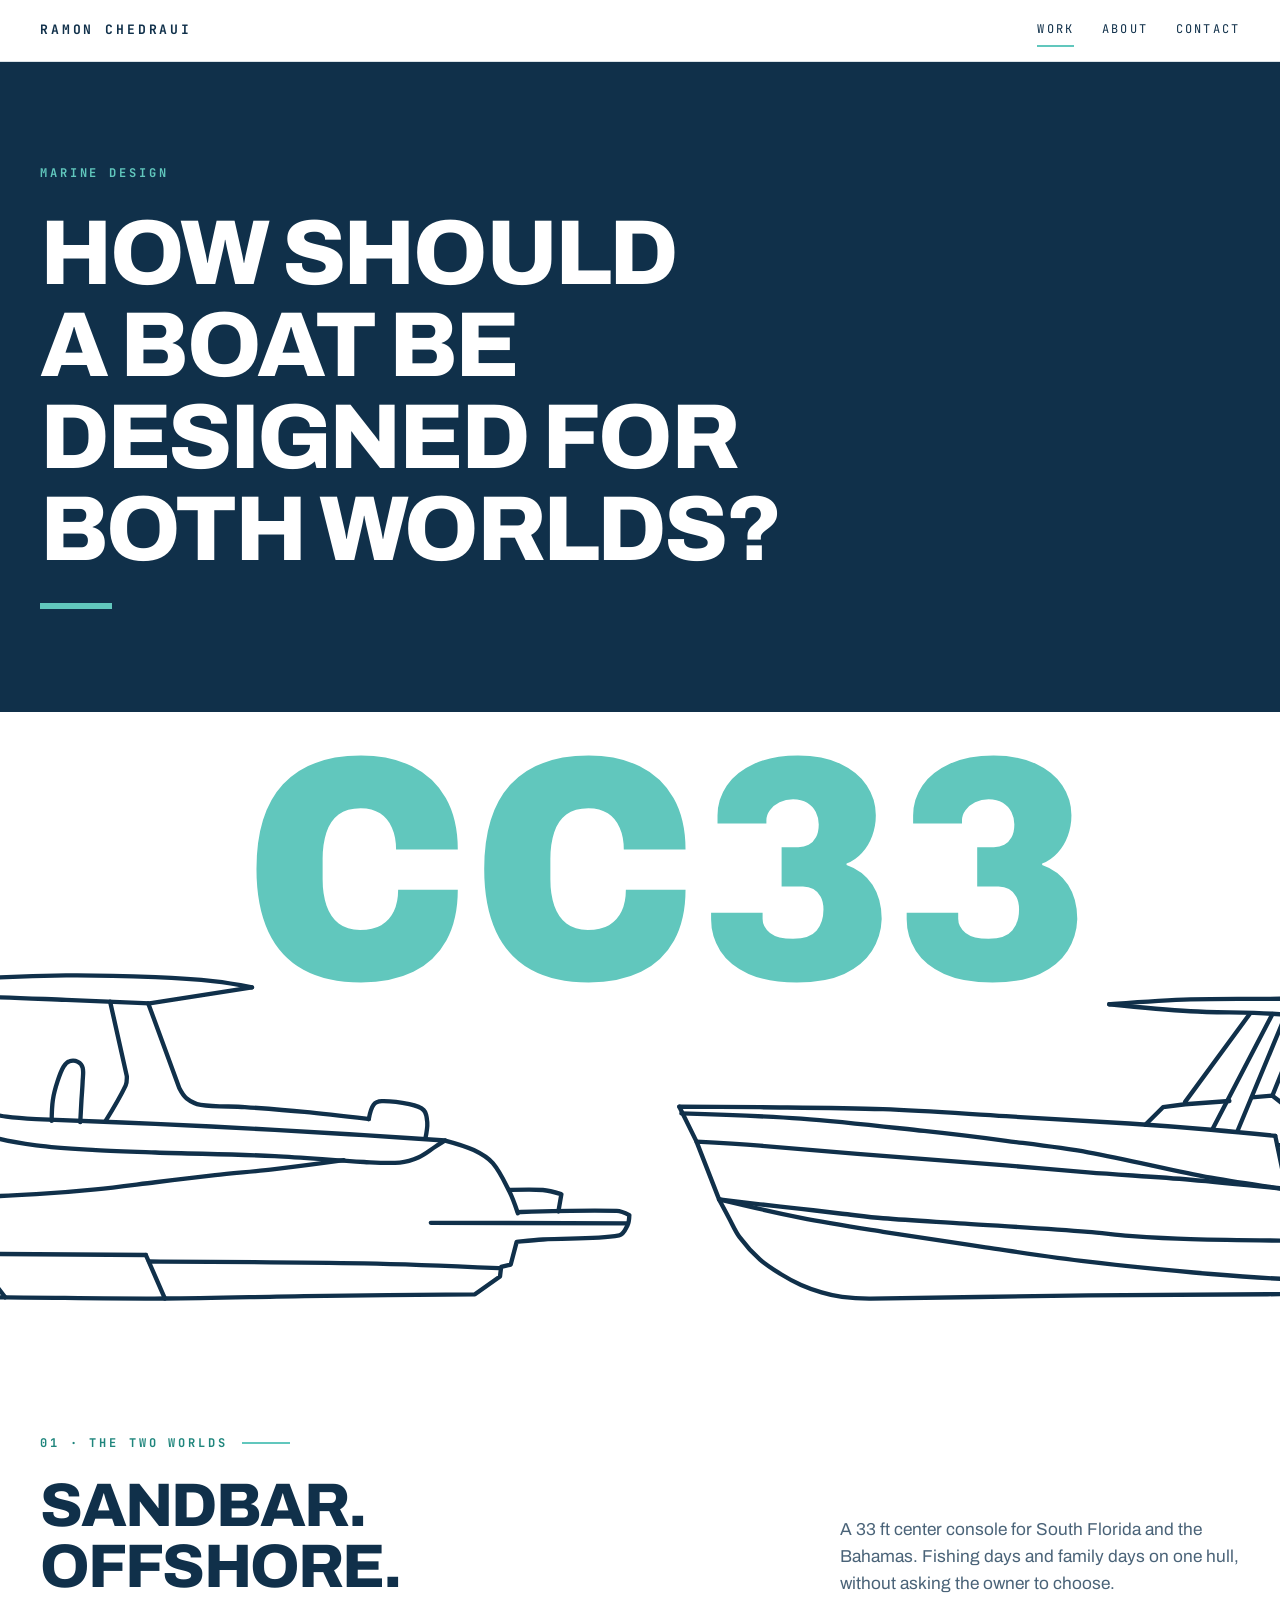
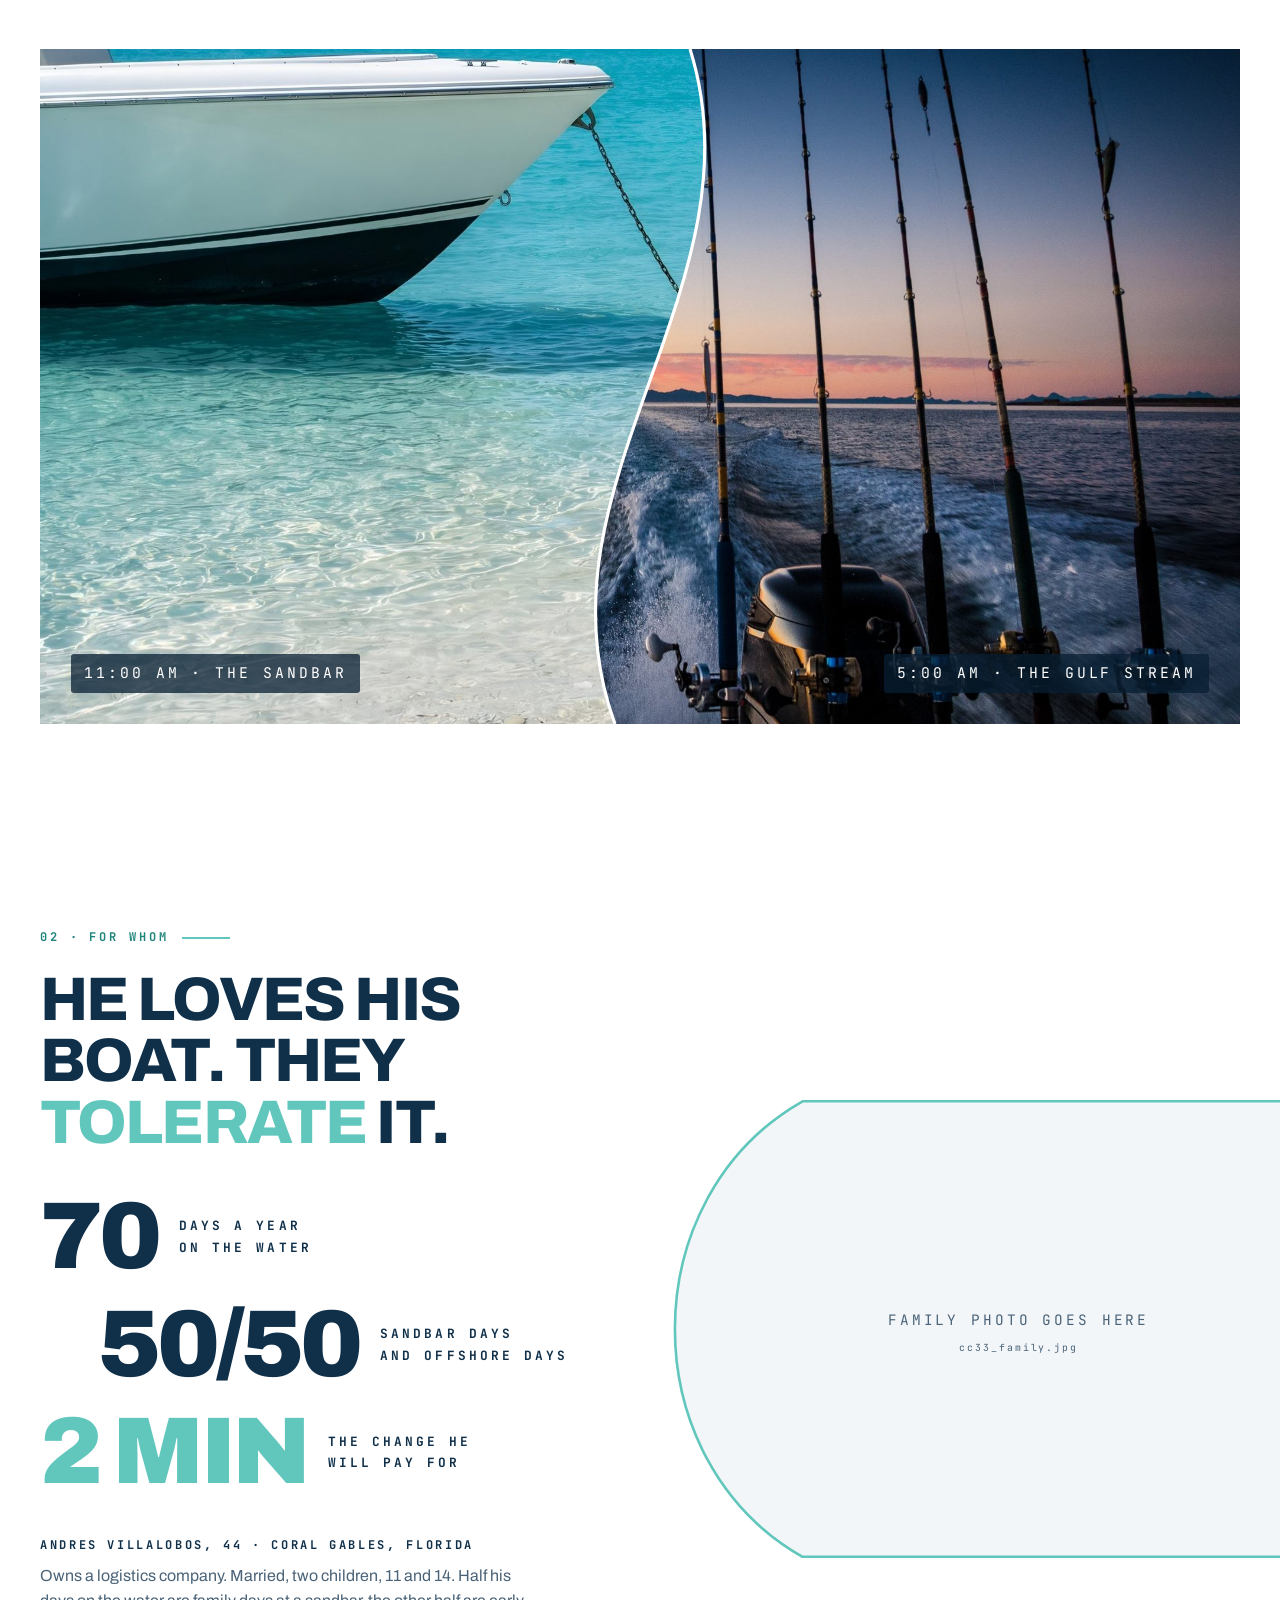
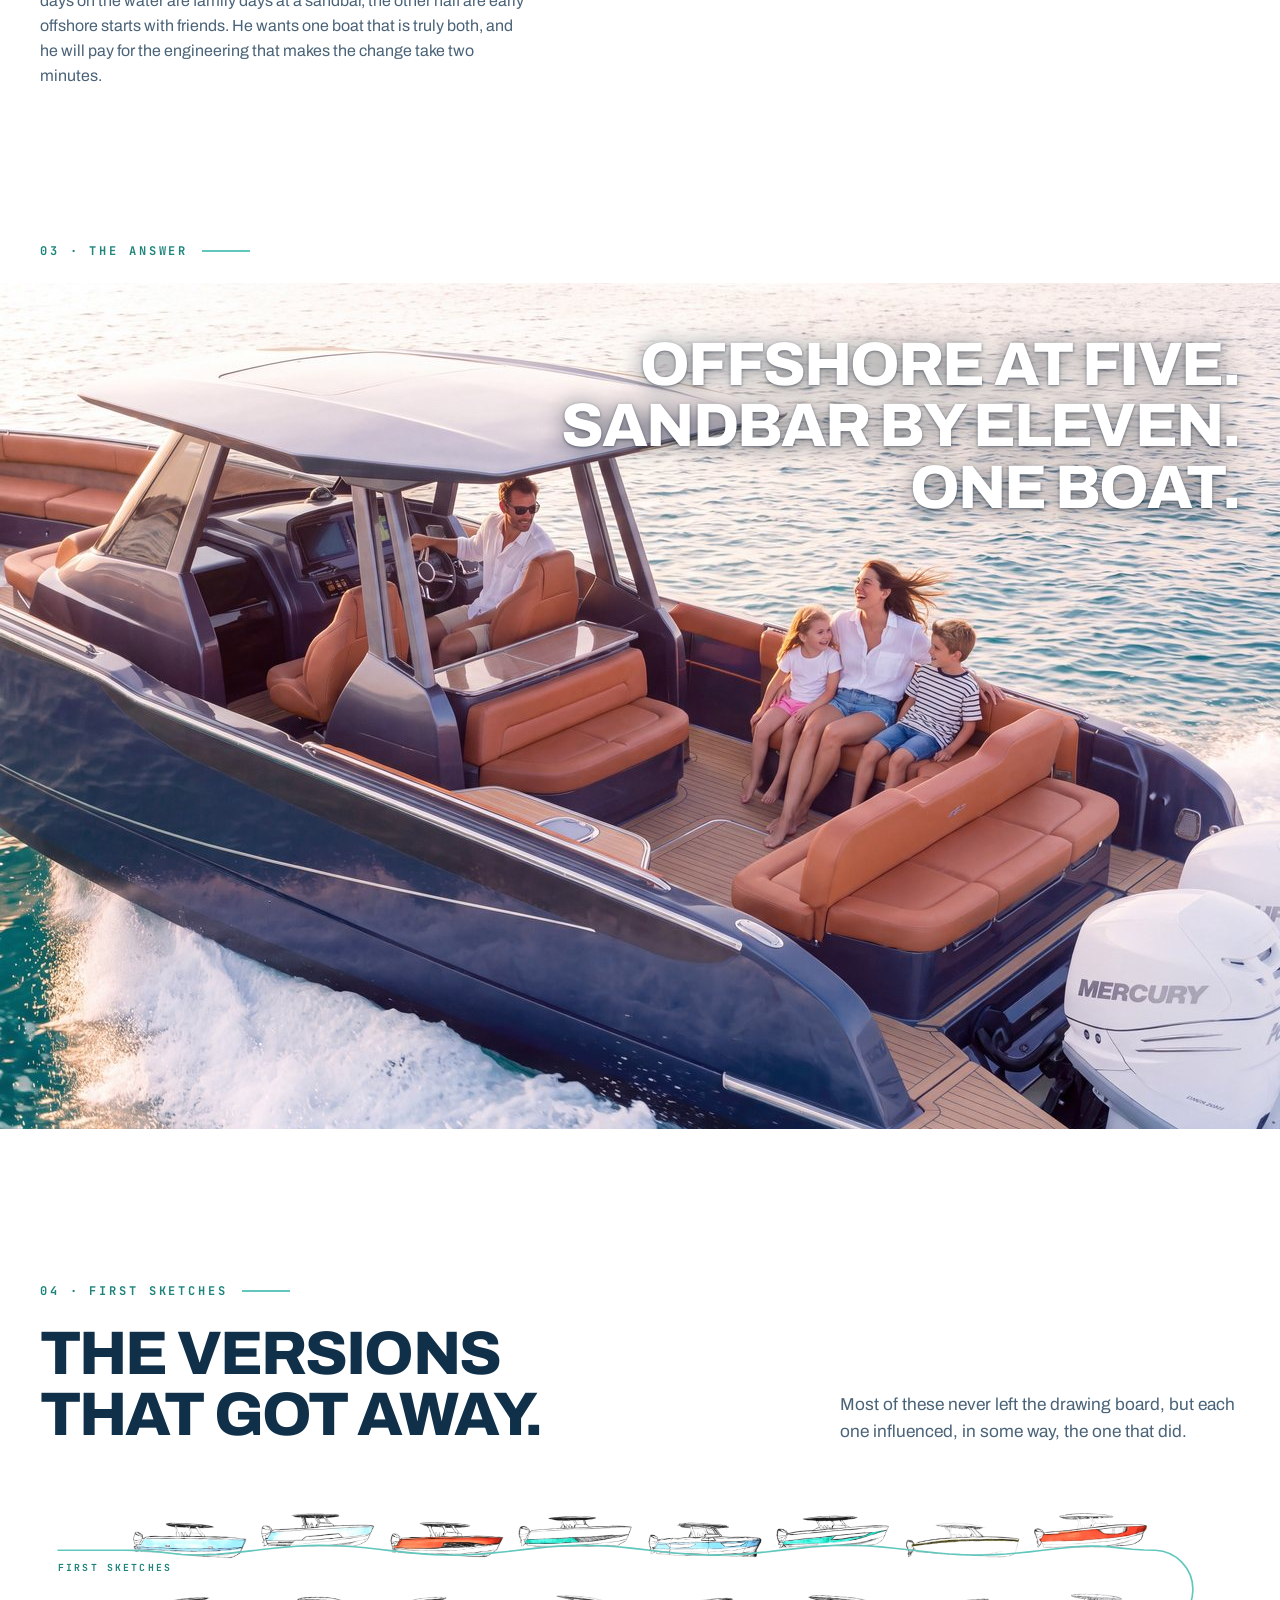
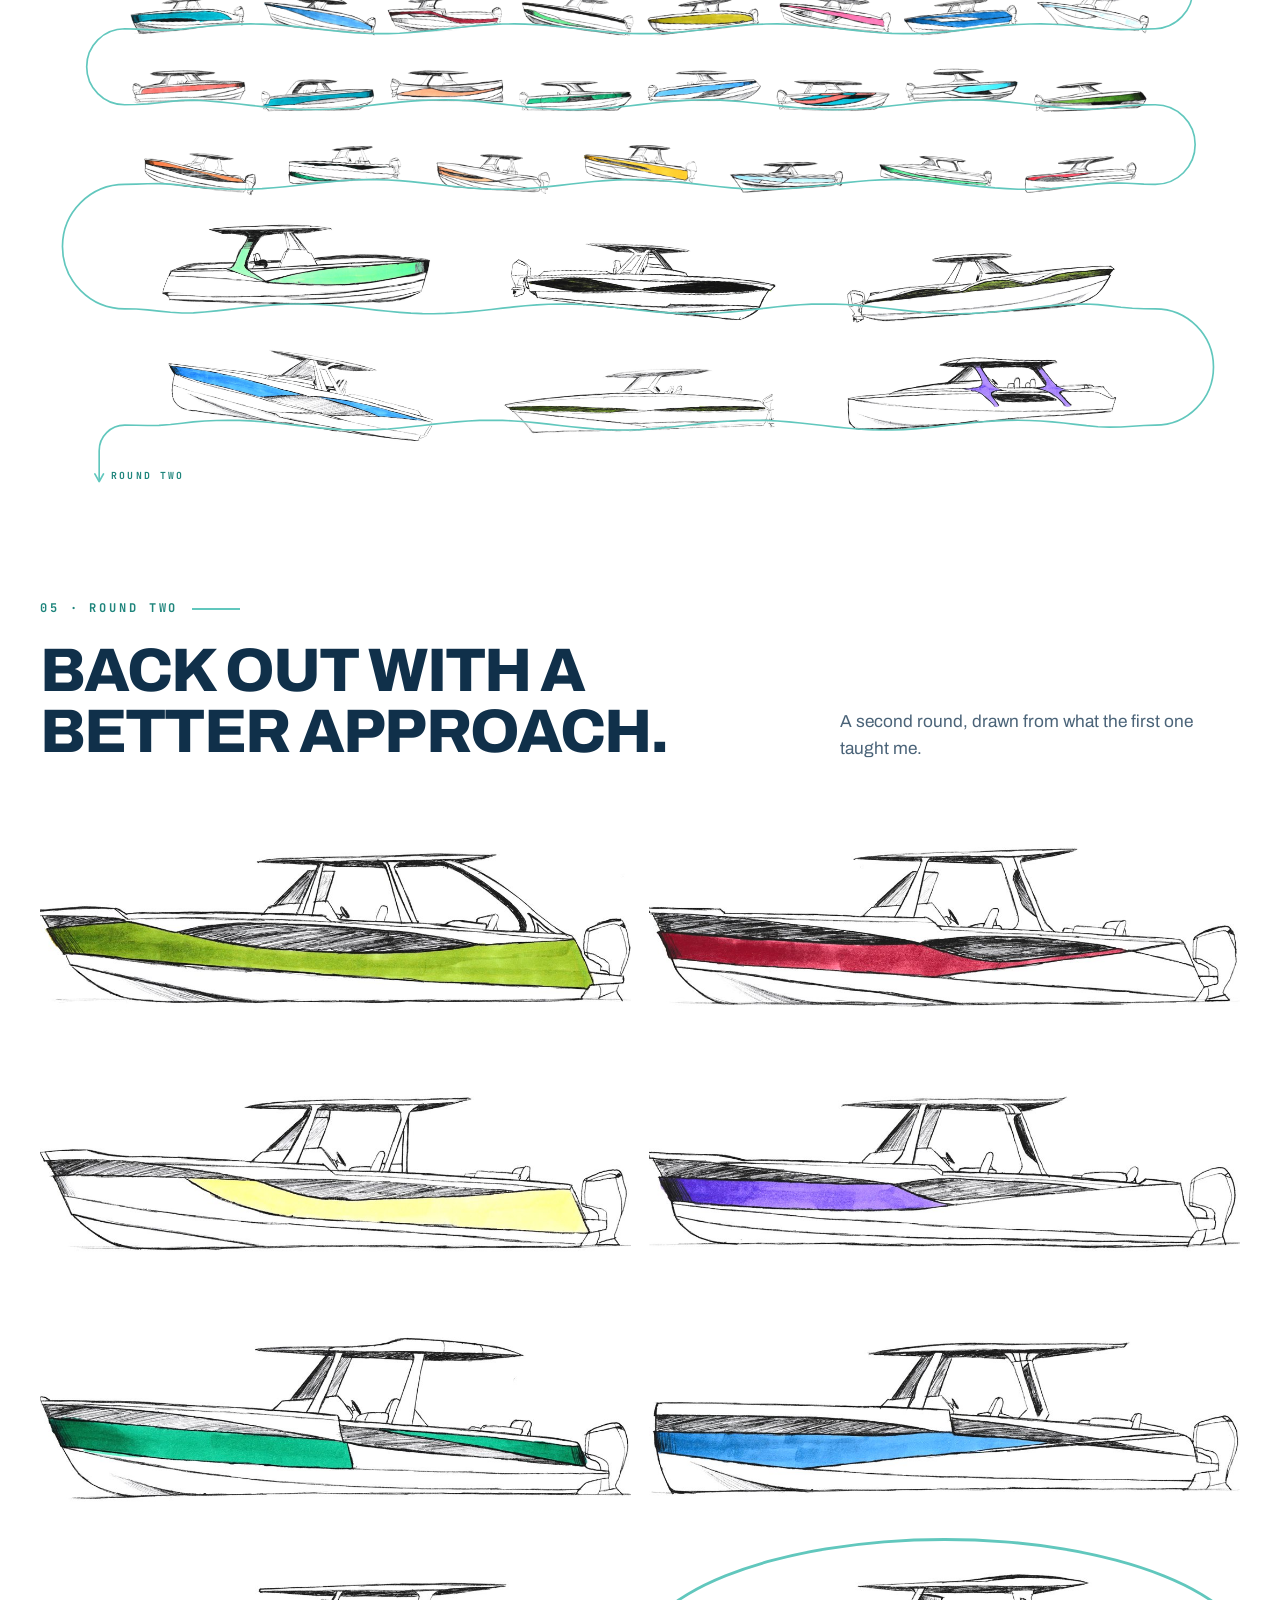
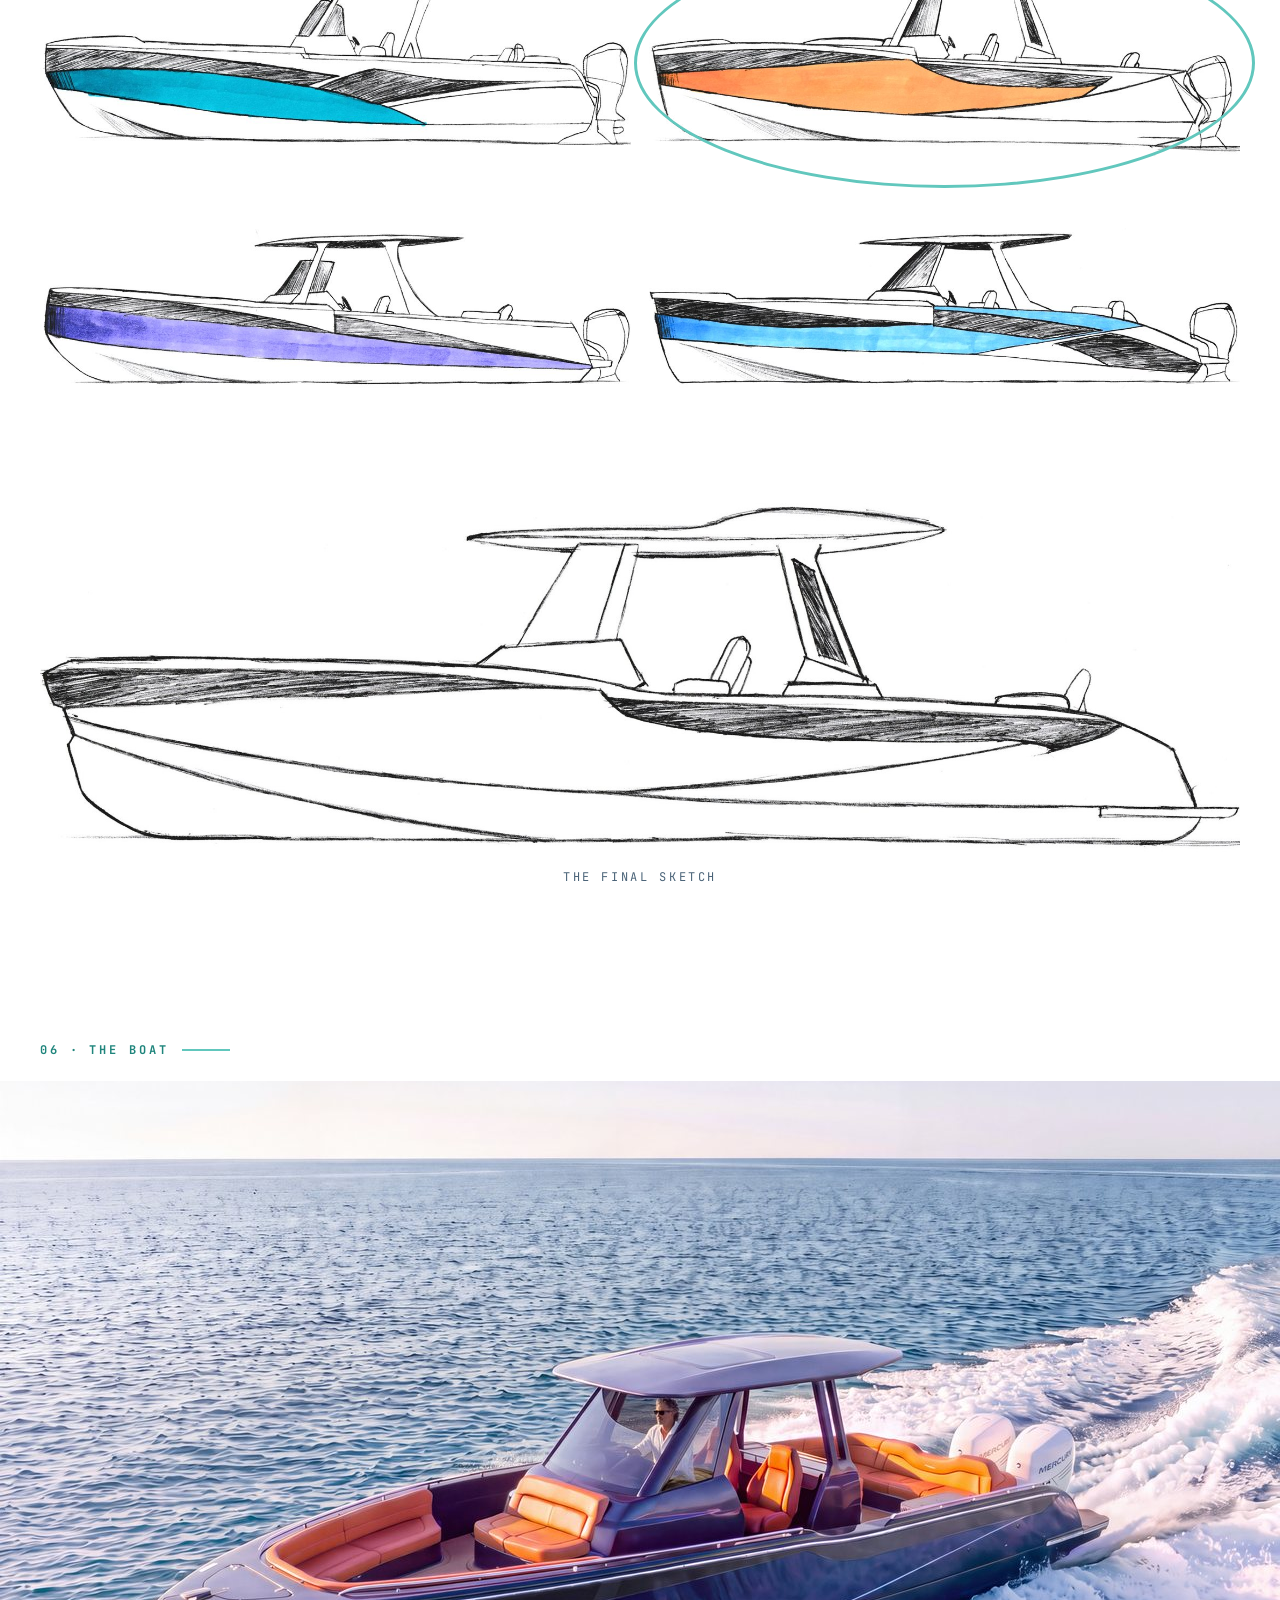
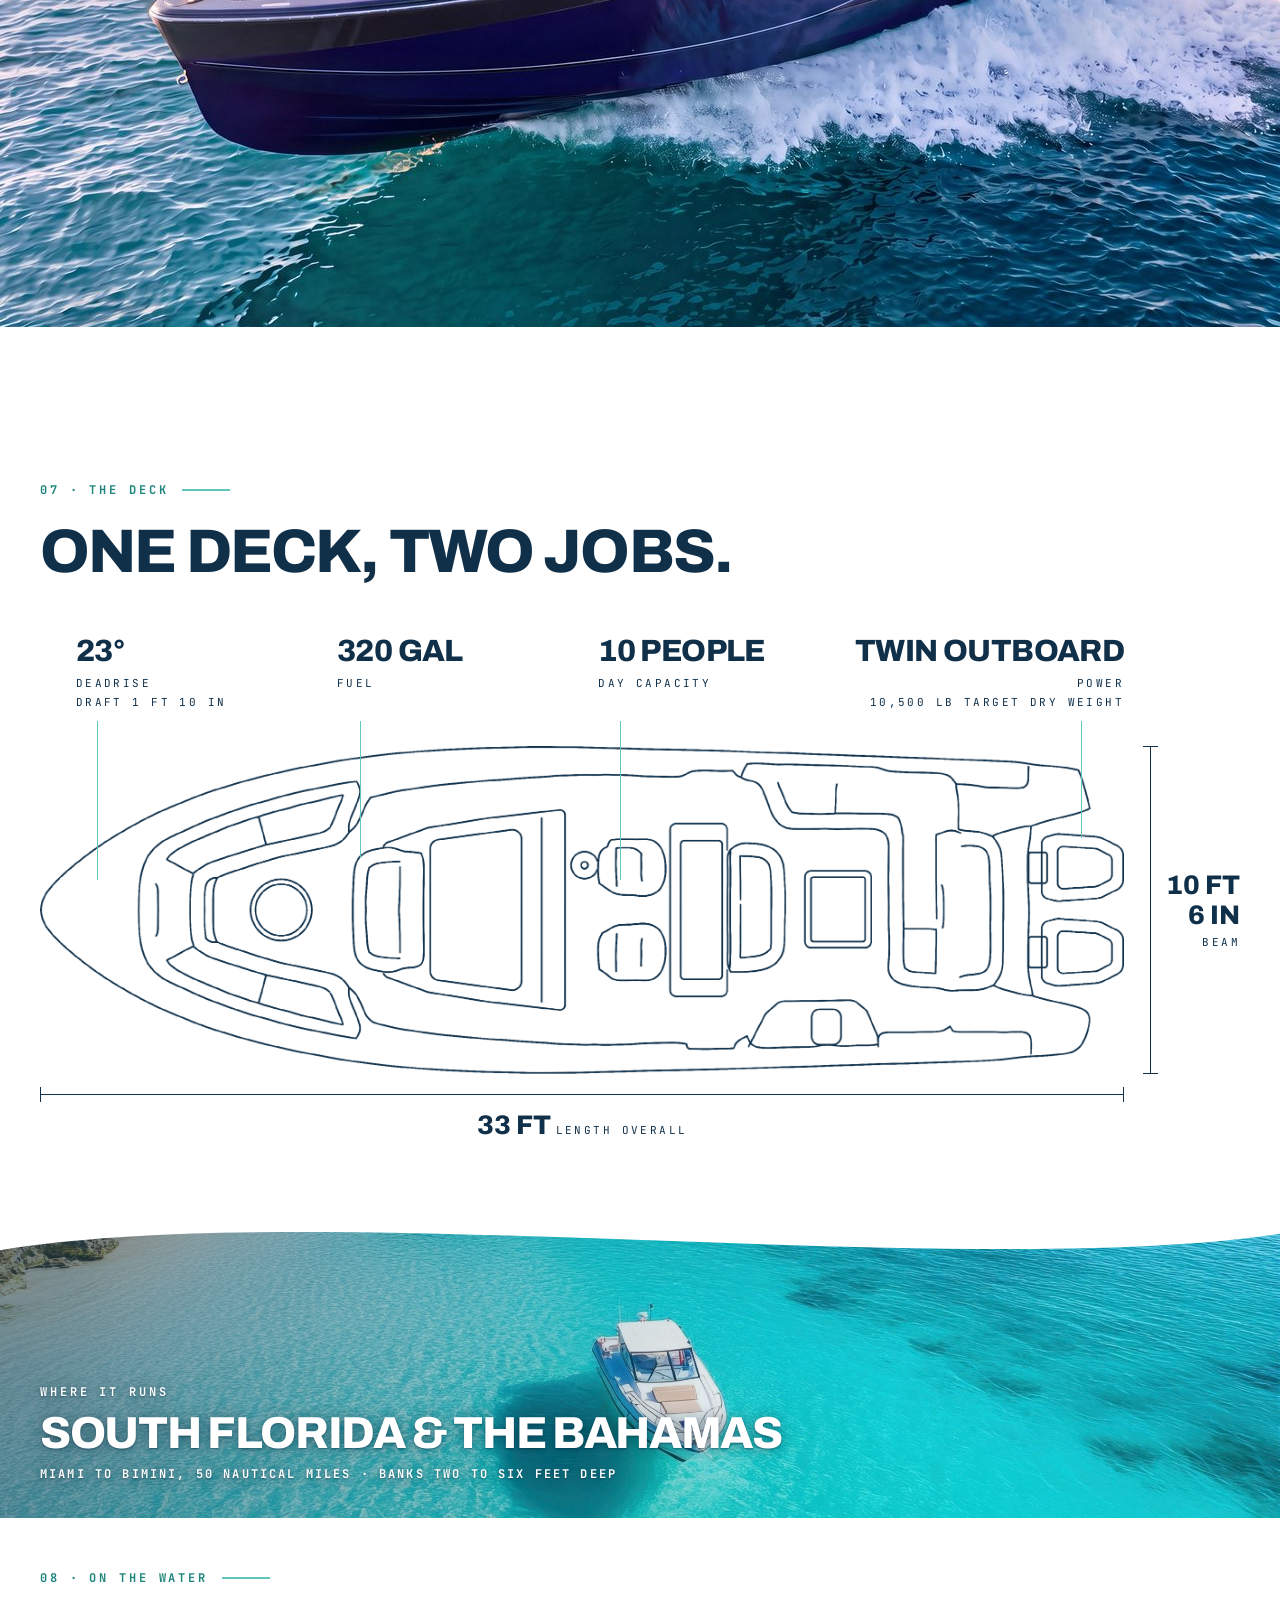
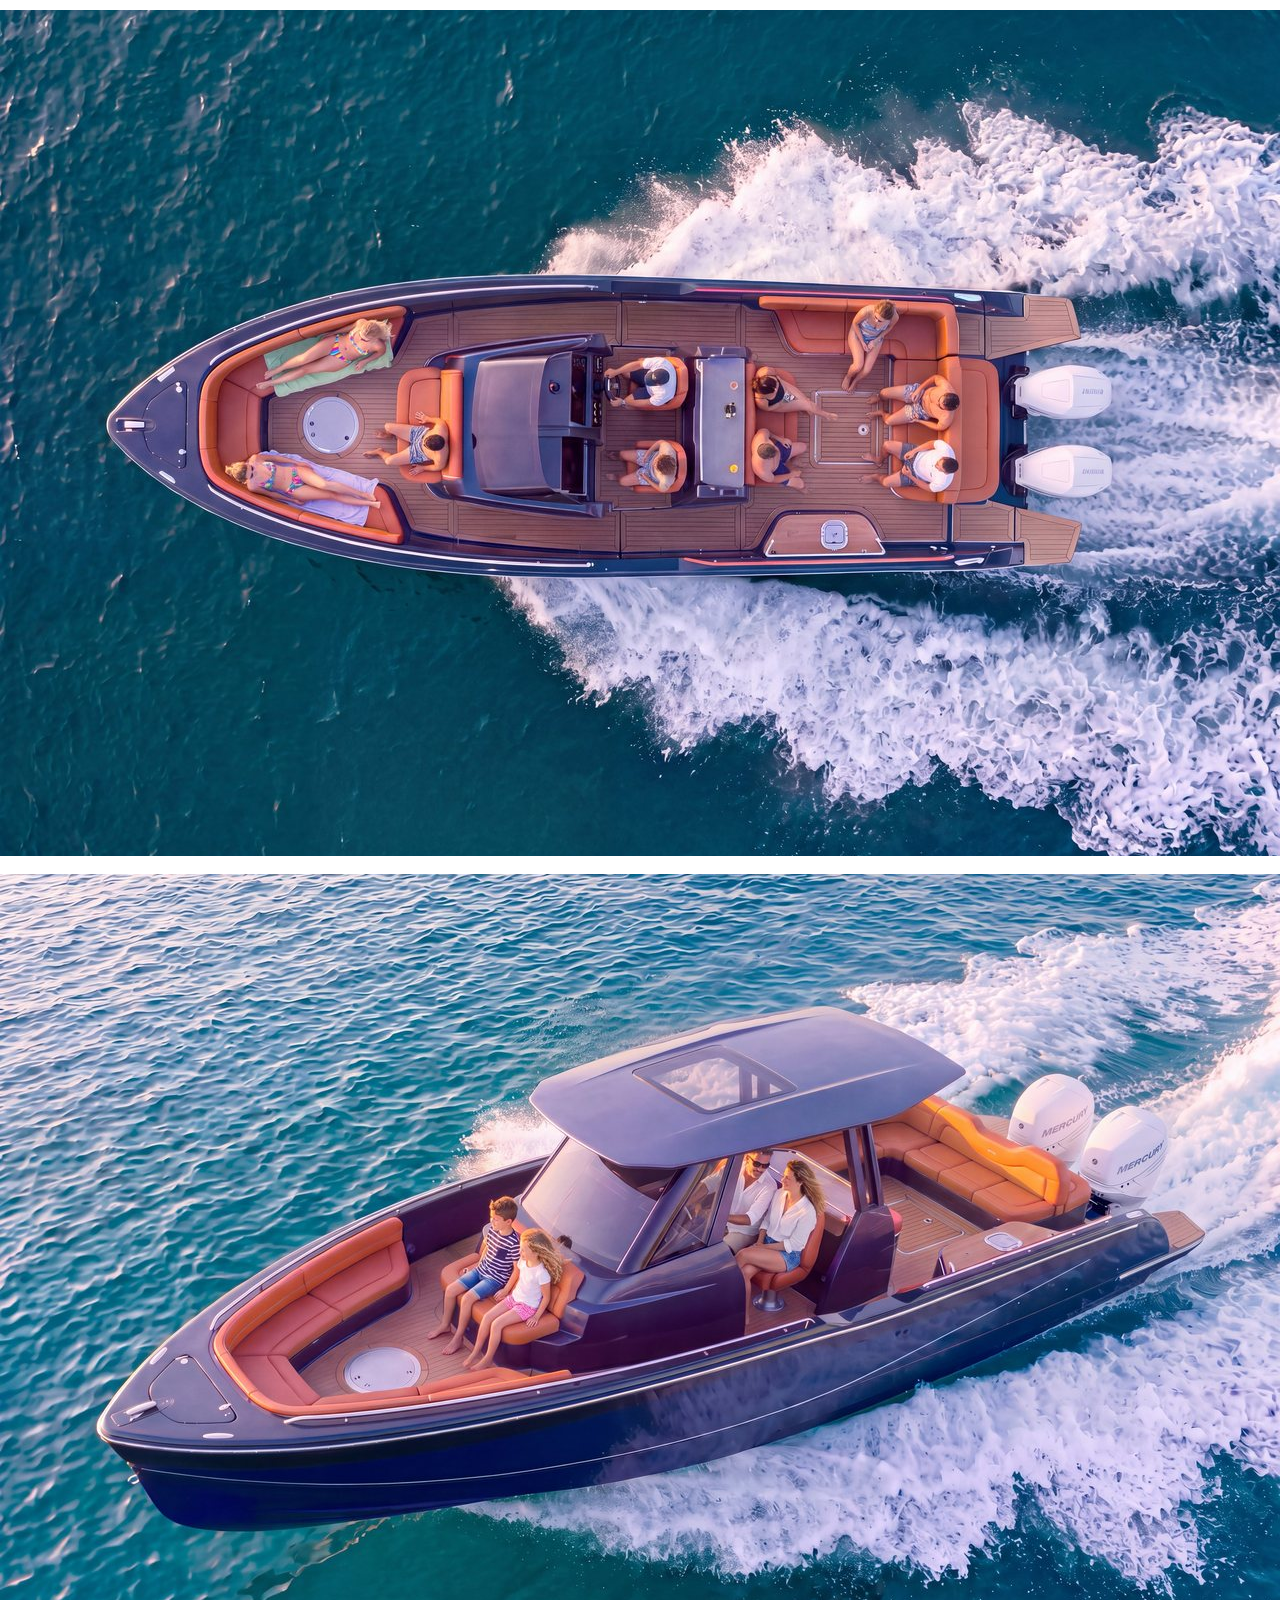
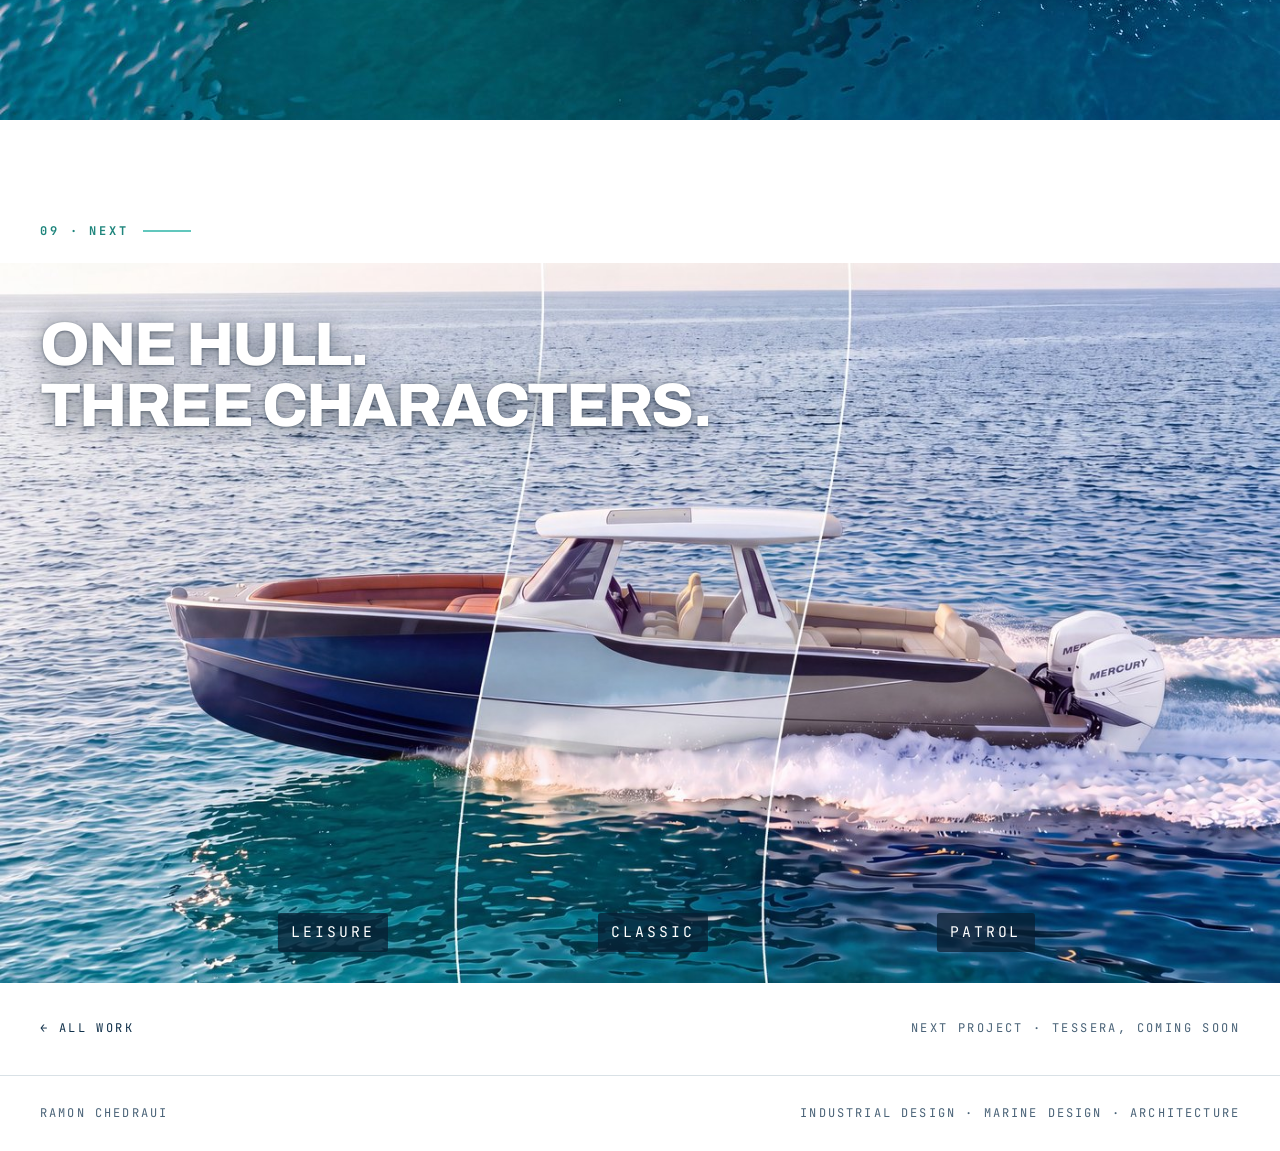
==== commit da252a1d: "Add files via upload" ====
--- a/cc33.html
+++ b/cc33.html
@@ -4,218 +4,156 @@
 <meta charset="utf-8">
 <meta name="viewport" content="width=device-width, initial-scale=1, viewport-fit=cover">
 <title>CC33 &middot; Ramon Chedraui</title>
-<link rel="stylesheet" href="https://fonts.googleapis.com/css2?family=Archivo:wght@400;500;800;900&family=JetBrains+Mono:wght@400;700&display=swap">
-<style>
-/* Layout: long scroll, one image per beat, numbered chapters because the process is a sequence. */
-:root{
-  --bg:#FFFFFF; --fg:#10304A; --fg-soft:#4A6378; --line:#D9E1E6;
-  --navy:#10304A; --teal:#2AB3A6; --teal-soft:#E4F4F2;
-  --display:"Archivo",Arial,Helvetica,sans-serif;
-  --body:"Archivo",Arial,Helvetica,sans-serif;
-  --mono:"JetBrains Mono","Courier New",monospace;
-  --gutter:max(16px, env(safe-area-inset-left, 0px));
-  --gutter-r:max(16px, env(safe-area-inset-right, 0px));
-}
-*{box-sizing:border-box}
-html,body{margin:0;background:var(--bg);color:var(--fg)}
-body{font-family:var(--body);font-size:17px;line-height:1.5;-webkit-font-smoothing:antialiased}
-img{max-width:100%;display:block;height:auto}
-a{color:inherit;text-decoration:none}
-a:focus-visible,button:focus-visible{outline:3px solid var(--teal);outline-offset:3px}
-.wrap{padding-left:var(--gutter);padding-right:var(--gutter-r)}
-.inner{max-width:1480px;margin:0 auto}
-
-/* nav */
-.nav{position:sticky;top:env(safe-area-inset-top,0px);z-index:20;background:rgba(255,255,255,.92);backdrop-filter:blur(10px);border-bottom:1px solid var(--line)}
-.nav .inner{display:flex;align-items:center;justify-content:space-between;gap:24px;padding-block:14px}
-.brand{font-family:var(--mono);font-size:13px;letter-spacing:.22em;text-transform:uppercase;font-weight:700}
-.menu{display:flex;gap:28px;font-family:var(--mono);font-size:12px;letter-spacing:.18em;text-transform:uppercase}
-.menu a{padding:6px 0;border-bottom:2px solid transparent}
-.menu a:hover,.menu a[aria-current]{border-color:var(--teal)}
-
-/* type */
-.eyebrow{font-family:var(--mono);font-size:12px;letter-spacing:.24em;text-transform:uppercase;color:var(--teal);font-weight:700}
-.q{font-family:var(--display);font-weight:800;letter-spacing:-.03em;line-height:.98;text-transform:uppercase;text-wrap:balance;margin:0}
-.q.xl{font-size:clamp(44px,8vw,128px)}
-.q.l{font-size:clamp(34px,5vw,80px)}
-.q.m{font-size:clamp(26px,3.4vw,52px)}
-.rule{width:72px;height:6px;background:var(--teal);margin-top:28px}
-.lede{max-width:34ch;font-size:clamp(17px,1.4vw,21px);color:var(--fg-soft);margin:0}
-.count{font-family:var(--display);font-weight:900;font-size:clamp(56px,7vw,110px);line-height:1;letter-spacing:-.04em;color:var(--teal)}
-.count small{display:block;font-family:var(--mono);font-size:12px;letter-spacing:.24em;text-transform:uppercase;color:var(--fg);font-weight:700;margin-top:6px}
-
-/* sections */
-.sec{padding-block:clamp(56px,8vw,128px)}
-.sec.tight{padding-block:clamp(32px,4vw,64px)}
-.head{display:grid;grid-template-columns:1fr;gap:28px;align-items:end;margin-bottom:clamp(28px,4vw,56px)}
-@media(min-width:900px){.head{grid-template-columns:minmax(0,1.3fr) minmax(0,1fr)}.head .lede{justify-self:end}}
-.chapter{font-family:var(--mono);font-size:12px;letter-spacing:.24em;text-transform:uppercase;color:var(--teal);font-weight:700;display:flex;align-items:center;gap:14px;margin-bottom:20px}
-.chapter::after{content:"";flex:0 0 48px;height:2px;background:var(--teal)}
-
-/* image treatments */
-.sketch{mix-blend-mode:multiply}
-.grid{display:grid;gap:clamp(10px,1.4vw,22px)}
-.grid.c6{grid-template-columns:repeat(6,minmax(0,1fr))}
-.grid.c5{grid-template-columns:repeat(5,minmax(0,1fr))}
-.grid.c4{grid-template-columns:repeat(4,minmax(0,1fr))}
-.grid.c3{grid-template-columns:repeat(3,minmax(0,1fr))}
-.grid.c2{grid-template-columns:repeat(2,minmax(0,1fr))}
-@media(max-width:1100px){.grid.c6{grid-template-columns:repeat(4,minmax(0,1fr))}.grid.c5{grid-template-columns:repeat(3,minmax(0,1fr))}}
-@media(max-width:700px){.grid.c6,.grid.c5,.grid.c4,.grid.c3{grid-template-columns:repeat(2,minmax(0,1fr))}.grid.c2{grid-template-columns:1fr}}
-.cell{position:relative;display:flex;align-items:center;justify-content:center;aspect-ratio:2.6/1}
-.cell.plan{aspect-ratio:2.9/1}
-.cell img{max-height:100%;width:auto;max-width:100%}
-.cell.kept::after{content:"";position:absolute;inset:4% 2%;border:3px solid var(--teal);border-radius:50%;pointer-events:none}
-.cell.big{aspect-ratio:2.4/1}
-
-/* water: hull sits on a navy band like the pages */
-.water{position:relative;background:var(--bg);overflow:hidden}
-.water .boat{position:relative;z-index:1;width:min(92%,1500px);margin:0 auto;transform:translateY(5%)}
-.water::after{content:"";position:absolute;left:0;right:0;bottom:0;height:34%;background:var(--navy)}
-
-/* opener band */
-.opener{background:var(--navy);color:#fff;position:relative;overflow:hidden}
-.opener .inner{position:relative;min-height:min(78vh,760px);display:flex;flex-direction:column;justify-content:center;padding-block:clamp(56px,8vw,120px)}
-.opener .q{color:#fff;max-width:12ch}
-.opener .sil{position:absolute;right:-8%;bottom:-2%;width:min(72%,1200px);opacity:.95;pointer-events:none}
-.opener .meta{position:absolute;left:0;bottom:24px;font-family:var(--mono);font-size:12px;letter-spacing:.22em;text-transform:uppercase;opacity:.8}
-
-/* poster */
-.poster{position:relative;overflow:hidden;padding-block:clamp(24px,4vw,56px)}
-.poster .big{position:absolute;left:-2%;bottom:-6%;font-family:var(--display);font-weight:900;font-size:clamp(160px,38vw,720px);line-height:.8;letter-spacing:-.06em;color:var(--teal);pointer-events:none;user-select:none}
-.poster .s1,.poster .s2{position:relative;z-index:1;width:min(66%,1240px)}
-.poster .s1{margin-left:auto}
-.poster .s2{margin-top:-4%}
-
-/* split brief */
-.split{display:grid;gap:24px;align-items:center}
-@media(min-width:900px){.split{grid-template-columns:minmax(0,.9fr) 14px minmax(0,1.3fr)}}
-.spine{background:var(--navy);align-self:stretch;display:none}
-@media(min-width:900px){.spine{display:block}}
-.stack{display:grid;gap:12px}
-.stack img{width:100%;aspect-ratio:16/9;object-fit:cover}
-
-/* work grid (home) */
-.work{display:grid;gap:clamp(16px,2vw,32px)}
-@media(min-width:800px){.work{grid-template-columns:repeat(3,minmax(0,1fr))}.work .tile.wide{grid-column:span 3}}
-.tile{position:relative;display:block;border:1px solid var(--line);overflow:hidden;background:#fff}
-.tile .pic{aspect-ratio:16/10;display:flex;align-items:center;justify-content:center;overflow:hidden;background:#F3F6F8}
-.tile.wide .pic{aspect-ratio:2.6/1}
-.tile .pic img{width:100%;height:100%;object-fit:cover}
-.tile .pic.multiply img{object-fit:contain;mix-blend-mode:multiply;width:88%;height:auto}
-.tile .cap{display:flex;justify-content:space-between;gap:12px;padding:16px 18px;border-top:1px solid var(--line)}
-.tile .cap b{font-family:var(--display);font-weight:800;text-transform:uppercase;letter-spacing:-.01em;font-size:18px}
-.tile .cap span{font-family:var(--mono);font-size:11px;letter-spacing:.2em;text-transform:uppercase;color:var(--fg-soft);align-self:center}
-.tile.soon .pic{background:var(--teal-soft)}
-.tile.soon .pic span{font-family:var(--mono);font-size:12px;letter-spacing:.24em;text-transform:uppercase;color:var(--fg-soft)}
-.tile:hover .cap b{color:var(--teal)}
-
-/* placeholder */
-.ph{border:1px dashed var(--fg-soft);min-height:360px;display:flex;align-items:center;justify-content:center;font-family:var(--mono);font-size:12px;letter-spacing:.24em;text-transform:uppercase;color:var(--fg-soft)}
-
-/* next */
-.nextrow{display:flex;justify-content:space-between;gap:24px;flex-wrap:wrap;border-top:1px solid var(--line);padding-block:32px;font-family:var(--mono);font-size:12px;letter-spacing:.2em;text-transform:uppercase}
-.nextrow a{border-bottom:2px solid transparent}.nextrow a:hover{border-color:var(--teal)}
-
-/* footer */
-footer{border-top:1px solid var(--line)}
-footer .inner{display:flex;justify-content:space-between;gap:16px;flex-wrap:wrap;padding-block:28px;font-family:var(--mono);font-size:12px;letter-spacing:.18em;text-transform:uppercase;color:var(--fg-soft)}
-footer .email{color:var(--fg);user-select:all}
-@media(prefers-reduced-motion:no-preference){
-  .reveal{opacity:1;transform:none;transition:opacity .6s ease,transform .6s ease}
-}
-
-:root{padding-top:env(safe-area-inset-top,0px);padding-bottom:env(safe-area-inset-bottom,0px)}
-</style>
+<meta name="description" content="CC33, a 33 ft center console designed for both worlds: offshore fishing at five, the sandbar by eleven.">
+<meta property="og:title" content="CC33 &middot; Ramon Chedraui">
+<meta property="og:description" content="CC33, a 33 ft center console designed for both worlds: offshore fishing at five, the sandbar by eleven.">
+<meta property="og:image" content="https://ramonchedraui.com/cc33_answer_s.jpg">
+<meta property="og:type" content="website">
+<meta name="theme-color" content="#10304A">
+<link rel="preconnect" href="https://fonts.googleapis.com"><link rel="preconnect" href="https://fonts.gstatic.com" crossorigin><link rel="stylesheet" href="https://fonts.googleapis.com/css2?family=Archivo:wght@400;500;800;900&family=JetBrains+Mono:wght@400;700&display=swap">
+<link rel="stylesheet" href="style.css">
 </head>
 <body>
 <header class="nav wrap"><div class="inner">
   <a class="brand" href="index.html">Ramon Chedraui</a>
-  <nav class="menu"><a href="index.html#work" aria-current="page">Work</a><a href="index.html#about">About</a><a href="index.html#contact">Contact</a></nav>
+  <nav class="menu" aria-label="Main"><a href="index.html#work" aria-current="page">Work</a><a href="index.html#about">About</a><a href="index.html#contact">Contact</a></nav>
 </div></header>
 
 <section class="opener wrap"><div class="inner">
-  <p class="eyebrow" style="margin:0 0 24px">Marine Design 335 &middot; 2026</p>
-  <h1 class="q xl">Redesigning the center console</h1>
+  <p class="eyebrow">Marine design</p>
+  <h1 class="q xl">How should a boat be designed for both worlds?</h1>
   <div class="rule"></div>
-  <img class="sil" src="silhouette.png" alt="">
-  <p class="meta">CC33 &middot; working name</p>
 </div></section>
 
-<section class="poster wrap"><div class="inner" style="position:relative">
-  <div class="big" aria-hidden="true">CC33</div>
-  <img class="s1 sketch" src="poster_01.jpg" alt="CC33 profile sketch, green marker">
-  <img class="s2 sketch" src="poster_02.jpg" alt="CC33 profile sketch, orange marker">
-</div></section>
+<section class="titleblock" aria-label="CC33">
+  <svg viewBox="0 96 1920 930" role="img" aria-label="CC33 in large turquoise letters above two navy line drawings of the boat">
+    <text x="365" y="496" font-size="478" textLength="1270" lengthAdjust="spacingAndGlyphs" fill="#61C7BD">CC33</text>
+    <g fill="none" stroke="#10304A" stroke-width="6.5" stroke-linecap="round" stroke-linejoin="round"><path d="M776.8 846.1C826.2 844.6 875.8 843.0 925.2 844.3C931.8 844.5 937.9 847.5 944.0 850.6C943.8 855.9 943.6 861.2 941.3 865.8C938.4 871.7 935.2 879.9 928.8 881.0C891.2 887.3 852.4 884.8 814.3 887.2C801.2 888.1 788.1 889.5 775.0 890.8C775.0 890.8 766.1 924.8 766.1 924.8C766.1 924.8 751.7 928.4 751.7 928.4C751.7 928.4 750.0 942.7 750.0 942.7C750.0 942.7 712.4 969.5 712.4 969.5C627.2 970.3 541.9 971.0 456.7 972.2C386.9 973.2 317.2 975.5 247.4 975.8C168.1 976.1 88.9 974.5 9.6 974.0C-79.9 973.4 -169.3 973.3 -258.7 972.2C-288.5 971.8 -318.3 970.9 -348.1 969.5C-378.0 968.2 -407.8 966.6 -437.5 964.2C-467.4 961.7 -497.3 959.1 -527.0 955.2C-556.9 951.3 -586.8 946.8 -616.4 940.9C-646.4 934.9 -676.6 928.6 -705.8 919.4C-724.4 913.6 -742.4 905.6 -759.4 896.2C-772.3 889.1 -784.0 879.9 -795.2 870.3C-801.5 864.9 -806.8 858.4 -811.3 851.5C-817.6 841.9 -822.3 831.4 -827.4 821.1C-834.8 806.3 -841.8 791.3 -848.9 776.4C-848.9 776.4 -843.5 765.6 -843.5 765.6C-843.5 765.6 -856.9 734.3 -856.9 734.3C-856.9 734.3 -866.8 727.2 -866.8 727.2C-866.8 727.2 -890.0 675.3 -890.0 675.3C-873.4 671.2 -856.7 667.0 -839.9 663.7C-825.1 660.7 -810.1 658.4 -795.2 656.5C-772.6 653.7 -750.0 651.4 -727.3 649.4C-690.3 646.3 -653.4 643.5 -616.4 641.3C-586.6 639.6 -556.7 638.7 -527.0 637.8C-497.2 636.9 -467.3 636.2 -437.5 636.0C-407.8 635.7 -377.9 636.0 -348.1 636.0C-318.3 636.0 -288.5 636.9 -258.7 636.0C-249.7 635.7 -240.9 632.4 -231.9 632.4C-227.0 632.4 -222.3 634.2 -217.6 636.0C-217.6 636.0 -215.8 644.0 -215.8 644.0"/><path d="M-890.0 675.3C-858.4 671.7 -826.9 668.1 -795.2 665.5C-765.4 663.1 -735.7 661.3 -705.8 660.1C-676.0 659.0 -646.2 658.6 -616.4 658.3C-586.6 658.1 -556.7 658.2 -527.0 658.3C-497.2 658.5 -467.3 658.9 -437.5 659.2C-392.8 659.8 -348.1 660.3 -303.4 661.0C-273.6 661.5 -243.8 661.6 -214.0 662.8C-198.4 663.4 -182.9 664.4 -167.5 666.4C-153.1 668.3 -138.9 671.5 -124.6 674.4C-109.6 677.5 -94.8 681.0 -79.9 684.3C-64.9 687.6 -50.1 691.0 -35.1 694.1C-20.3 697.2 -5.5 700.9 9.6 703.0C24.4 705.1 39.3 705.9 54.3 706.6C113.8 709.5 173.5 711.1 233.1 713.8C292.8 716.5 352.3 719.5 412.0 722.7C456.7 725.1 501.4 728.0 546.1 730.8C586.6 733.4 627.2 736.0 667.7 738.8C682.4 742.7 697.0 746.7 710.6 753.1C721.1 758.1 731.7 764.0 739.2 772.8C750.0 785.4 756.8 800.9 764.3 815.7C769.5 826.0 773.1 837.0 776.8 847.9"/><path d="M-866.8 727.2C-783.3 720.7 -699.9 714.1 -616.4 708.4C-556.8 704.3 -497.2 700.6 -437.5 697.7C-378.0 694.7 -318.3 692.7 -258.7 690.5C-228.9 689.5 -199.1 688.9 -169.3 687.8C-139.8 686.8 -110.3 685.5 -80.8 684.3"/><path d="M-80.8 684.3C-72.0 693.5 -63.1 702.6 -53.0 710.2C-41.9 718.5 -30.5 727.3 -17.3 731.7C5.8 739.3 30.1 742.7 54.3 746.0C83.9 749.9 113.8 751.3 143.7 753.1C173.5 754.9 203.3 755.7 233.1 756.7C292.8 758.7 352.4 759.4 412.0 762.1C456.8 764.1 501.4 768.7 546.1 771.0C564.0 771.9 581.9 773.4 599.7 771.9C609.6 771.0 619.3 767.9 628.3 763.9C637.4 759.7 645.0 753.1 653.4 747.8C658.1 744.7 663.0 741.8 667.7 738.8"/><path d="M-856.0 735.2C-835.7 739.2 -815.5 743.1 -795.2 746.9C-765.4 752.3 -735.7 757.9 -705.8 763.0C-676.0 768.1 -646.2 773.0 -616.4 777.3C-586.6 781.6 -556.8 785.1 -527.0 788.9C-497.2 792.6 -467.4 796.7 -437.5 799.6C-407.8 802.6 -377.9 804.5 -348.1 806.8C-318.3 809.0 -288.5 811.2 -258.7 813.0C-214.0 815.9 -169.3 819.1 -124.6 821.1C-94.8 822.4 -64.9 823.1 -35.1 822.9C-5.3 822.6 24.5 821.1 54.3 819.3C84.1 817.5 113.9 815.1 143.7 812.1C173.6 809.2 203.3 805.0 233.1 801.4C262.9 797.8 292.7 794.0 322.5 790.7C352.3 787.4 382.2 785.2 412.0 781.7C446.6 777.7 481.2 773.1 515.7 768.3"/><path d="M-848.9 776.4C-830.9 776.8 -812.9 777.3 -795.2 779.9C-765.2 784.4 -735.5 791.3 -705.8 797.8C-675.8 804.4 -646.2 812.4 -616.4 819.3C-586.6 826.2 -556.9 833.0 -527.0 839.0C-497.3 844.9 -467.5 850.9 -437.5 855.1C-378.1 863.4 -318.4 870.7 -258.7 876.5C-229.0 879.4 -199.1 879.7 -169.3 881.0C-132.9 882.4 -96.6 883.5 -60.2 884.6"/><path d="M-60.2 884.6C-60.2 884.6 7.8 974.0 7.8 974.0"/><path d="M-41.4 908.7C-41.4 908.7 218.8 910.5 218.8 910.5"/><path d="M218.8 910.5C218.8 910.5 247.4 975.8 247.4 975.8"/><path d="M223.3 920.3C330.8 920.7 438.5 921.0 546.1 923.0C613.5 924.3 680.8 927.2 748.2 930.2"/><path d="M764.3 813.0C781.0 812.4 797.7 811.7 814.3 813.0C823.8 813.7 832.9 816.5 842.1 819.3C842.1 819.3 837.6 845.2 837.6 845.2"/><path d="M646.2 862.2C646.2 862.2 941.3 863.1 941.3 863.1"/><path d="M-190.7 516.2C-168.7 513.2 -146.7 510.3 -124.6 507.2C-100.7 504.0 -77.0 499.1 -53.0 497.4C-2.4 493.7 48.3 491.7 99.0 491.1C143.7 490.6 188.4 492.0 233.1 493.8C263.0 495.0 292.8 496.9 322.5 500.1C341.1 502.0 359.6 505.5 378.0 509.0"/><path d="M-190.7 516.2C-183.7 518.7 -176.6 521.2 -169.3 521.5C-121.6 523.6 -73.9 522.2 -26.2 523.3C15.6 524.3 57.2 526.2 99.0 527.8C140.7 529.4 182.4 531.3 224.2 533.1C224.2 533.1 378.0 509.0 378.0 509.0"/><path d="M-117.4 524.2C-117.4 524.2 -215.8 644.0 -215.8 644.0"/><path d="M-79.9 527.8C-79.9 527.8 -162.1 636.0 -162.1 636.0"/><path d="M-215.8 644.0C-215.8 644.0 -79.9 638.7 -79.9 638.7"/><path d="M-45.9 524.2C-45.9 524.2 -79.9 638.7 -79.9 638.7"/><path d="M-26.2 523.3C-26.2 523.3 -56.6 627.9 -56.6 627.9C-56.6 627.9 -24.4 695.9 -24.4 695.9"/><path d="M77.5 709.3C77.6 698.8 77.8 688.4 79.3 678.0C80.7 668.3 83.4 658.8 86.5 649.4C88.9 642.0 91.4 634.5 95.4 627.9C97.5 624.5 100.5 621.1 104.3 619.9C108.3 618.5 113.1 618.9 116.9 620.8C120.3 622.5 123.1 626.1 124.0 629.7C125.6 636.1 124.3 642.9 124.0 649.4C123.7 659.0 122.8 668.4 122.2 678.0C121.6 689.0 121.0 700.1 120.4 711.1"/><path d="M165.2 530.5C165.2 530.5 190.2 642.2 190.2 642.2C190.4 647.2 190.5 652.2 188.4 656.5C179.6 675.1 168.8 692.7 158.0 710.2"/><path d="M222.4 533.1C222.4 533.1 268.9 660.1 268.9 660.1C271.8 665.8 274.7 671.5 279.6 675.3C285.8 680.2 293.3 684.0 301.1 685.2C322.9 688.5 345.2 687.2 367.2 688.7C397.1 690.8 426.9 693.0 456.7 695.9C488.9 699.0 521.0 702.8 553.2 706.6"/><path d="M553.2 706.6C554.6 698.9 555.9 691.2 560.4 685.2C563.1 681.5 568.3 679.9 572.9 679.8C586.7 679.5 600.5 681.4 614.0 684.3C621.6 685.9 630.1 687.7 635.5 693.2C640.1 697.9 640.4 705.5 640.9 712.0C641.4 719.8 639.8 727.5 638.2 735.2"/></g><g fill="none" stroke="#10304A" stroke-width="6.5" stroke-linecap="round" stroke-linejoin="round"><path d="M1019.0 688.1C1059.4 688.2 1099.7 688.3 1140.1 688.8C1201.6 689.5 1263.1 689.6 1324.6 691.8C1386.1 694.1 1447.5 698.7 1509.0 702.3C1570.5 705.8 1632.0 709.3 1693.5 713.3C1734.5 716.0 1775.5 719.1 1816.4 722.6C1848.6 725.3 1880.8 728.5 1912.9 731.8"/><path d="M1019.0 688.1C1019.0 688.1 1044.8 740.4 1044.8 740.4C1044.8 740.4 1078.6 827.1 1078.6 827.1C1083.7 836.7 1088.8 846.4 1094.0 856.0C1099.0 865.3 1103.0 875.2 1109.4 883.6C1118.5 895.8 1128.8 907.3 1140.1 917.5C1149.4 925.8 1160.2 932.4 1170.9 939.0C1180.8 945.1 1191.0 950.8 1201.6 955.6C1211.6 960.1 1221.9 963.6 1232.3 966.6C1242.4 969.6 1252.7 972.1 1263.1 973.4C1277.3 975.2 1291.7 976.0 1306.1 975.9C1414.8 975.1 1523.3 971.9 1632.0 971.0C1816.4 969.4 2000.9 968.9 2185.3 968.5C2335.3 968.2 2485.3 968.7 2635.4 969.1"/><path d="M1022.1 698.0C1082.0 699.8 1141.8 701.6 1201.6 706.0C1263.2 710.5 1324.6 717.8 1386.0 724.4C1427.1 728.8 1468.1 733.8 1509.0 739.2C1550.1 744.5 1591.2 749.1 1632.0 756.4C1693.8 767.5 1754.7 783.0 1816.4 794.5C1853.9 801.4 1891.7 806.6 1929.5 811.7"/><path d="M1044.8 740.4C1076.6 742.2 1108.4 744.1 1140.1 746.5C1201.7 751.3 1263.1 757.0 1324.6 761.9C1386.0 766.8 1447.5 771.1 1509.0 776.1C1550.0 779.3 1591.0 783.3 1632.0 786.5C1683.2 790.5 1734.5 793.2 1785.7 797.6C1833.7 801.6 1881.6 806.7 1929.5 811.7"/><path d="M1078.6 827.1C1099.1 829.6 1119.6 832.1 1140.1 834.5C1160.6 836.8 1181.1 838.9 1201.6 841.2C1222.1 843.6 1242.5 846.3 1263.1 848.6C1283.6 850.9 1304.0 853.7 1324.6 855.4C1365.5 858.6 1406.5 860.7 1447.5 863.4C1509.0 867.4 1570.6 871.0 1632.0 875.7C1652.5 877.2 1672.9 880.3 1693.5 881.8C1724.1 884.0 1754.9 885.9 1785.7 886.7C1843.0 888.3 1900.5 888.8 1957.8 889.2"/><path d="M1912.9 731.8C1912.9 731.8 1929.5 811.7 1929.5 811.7C1929.5 811.7 1944.3 817.2 1944.3 817.2C1944.3 817.2 1957.8 889.2 1957.8 889.2"/><path d="M1078.6 827.1C1119.5 836.9 1160.4 846.6 1201.6 854.8C1242.4 862.8 1283.5 869.1 1324.6 875.7C1375.7 883.8 1427.0 891.5 1478.3 899.0C1529.5 906.5 1580.6 914.5 1632.0 920.5C1693.3 927.8 1754.9 933.7 1816.4 939.0C1857.4 942.5 1898.3 945.4 1939.4 947.0C2021.3 950.1 2103.3 951.9 2185.3 953.1C2267.3 954.4 2349.3 954.0 2431.2 954.4C2500.9 954.7 2570.6 954.8 2640.3 955.0"/><path d="M1957.8 889.2C1992.7 890.9 2027.5 892.6 2062.3 894.1C2113.6 896.3 2164.8 898.8 2216.0 900.2C2308.3 902.8 2400.5 904.7 2492.7 905.8C2573.7 906.8 2654.6 906.6 2735.6 906.4"/><path d="M1916.0 745.3C1923.8 746.5 1931.6 747.8 1939.4 748.4C1980.3 751.3 2021.3 753.2 2062.3 755.8C2103.4 758.3 2144.4 760.9 2185.3 763.8C2227.4 766.6 2269.4 768.9 2311.3 773.0C2364.7 778.1 2417.8 785.8 2471.2 791.4C2498.8 794.4 2526.6 795.6 2554.2 798.8C2579.9 801.8 2605.7 804.7 2631.1 809.9C2636.3 810.9 2640.7 814.1 2645.2 817.2C2650.6 828.3 2656.1 839.4 2659.9 851.1C2663.9 862.9 2666.2 875.1 2668.6 887.3"/><path d="M2043.9 773.0C2091.1 776.1 2138.2 779.1 2185.3 782.2C2246.8 786.3 2308.3 789.6 2369.8 794.5C2410.8 797.8 2451.8 802.2 2492.7 806.8C2544.0 812.5 2595.2 818.8 2646.4 825.2"/><path d="M2043.9 773.0C2091.1 781.5 2138.2 790.0 2185.3 798.8C2226.3 806.4 2267.3 814.5 2308.3 822.2C2369.8 833.6 2431.3 844.3 2492.7 856.0C2533.8 863.8 2574.5 873.3 2615.7 880.6C2633.2 883.7 2650.8 885.5 2668.6 887.3"/><path d="M1929.5 811.7C1963.5 816.7 1997.5 821.7 2031.6 826.5C2062.3 830.8 2093.0 835.4 2123.8 838.8C2154.5 842.1 2185.3 843.9 2216.0 846.8C2246.8 849.6 2277.5 853.3 2308.3 856.0C2359.5 860.5 2410.8 863.7 2462.0 868.3C2503.0 871.9 2543.9 876.8 2584.9 880.6C2612.8 883.2 2640.6 885.2 2668.6 887.3"/><path d="M1663.9 534.4C1704.5 531.4 1745.0 528.3 1785.7 527.1C1836.9 525.5 1888.2 527.1 1939.4 525.8C1964.0 525.2 1988.7 524.3 2013.2 521.5C2029.8 519.6 2046.0 515.3 2062.3 511.7C2076.8 508.5 2090.7 503.1 2105.4 501.2C2123.7 499.0 2142.3 498.6 2160.7 499.4C2189.5 500.6 2218.1 504.2 2246.8 507.4C2287.9 512.0 2328.9 516.5 2369.8 522.8C2394.5 526.6 2419.3 531.0 2443.5 537.5C2455.3 540.7 2466.3 546.2 2477.3 551.6"/><path d="M1663.9 534.4C1704.5 538.5 1745.0 542.5 1785.7 544.9C1826.6 547.2 1867.8 545.9 1908.6 548.6C1960.0 552.0 2011.0 559.9 2062.3 563.3C2103.2 566.0 2144.3 566.4 2185.3 567.0C2226.3 567.6 2267.3 568.4 2308.3 567.0C2339.1 566.0 2369.8 562.4 2400.5 559.6C2426.1 557.3 2451.8 554.5 2477.3 551.6"/><path d="M1874.8 548.6C1874.8 548.6 1777.7 680.8 1777.7 680.8"/><path d="M1908.6 549.2C1908.6 549.2 1818.3 722.6 1818.3 722.6"/><path d="M1928.3 551.0C1928.3 551.0 1855.8 725.6 1855.8 725.6"/><path d="M1956.0 553.5C1956.0 553.5 1908.6 671.5 1908.6 671.5"/><path d="M1718.0 715.2C1718.0 715.2 1744.5 688.8 1744.5 688.8C1744.5 688.8 1777.7 684.4 1777.7 684.4C1777.7 684.4 1844.1 679.5 1844.1 679.5"/><path d="M1877.9 674.0C1877.9 674.0 1908.6 671.5 1908.6 671.5C1920.2 680.3 1931.8 689.1 1940.6 700.4C1948.1 710.0 1952.3 721.7 1956.6 733.0C1958.5 738.1 1958.8 743.5 1959.1 749.0"/><path d="M1968.3 750.2C1969.3 744.4 1970.2 738.6 1973.8 734.2C1977.4 729.9 1983.1 727.2 1988.6 725.6C1998.1 723.0 2008.2 722.4 2018.1 722.0C2028.3 721.5 2038.7 721.0 2048.8 722.6C2053.7 723.3 2058.0 726.0 2062.3 728.7"/><path d="M2066.0 755.8C2063.7 747.2 2061.3 738.7 2061.7 729.9C2062.2 720.5 2065.2 711.2 2068.5 702.3C2071.0 695.6 2073.8 688.7 2078.9 683.8C2082.0 680.9 2087.0 680.6 2091.2 680.8C2094.9 680.9 2098.3 682.7 2101.7 684.4"/><path d="M2142.3 565.8C2142.3 565.8 2075.9 755.2 2075.9 755.2"/><path d="M2174.2 567.0C2174.2 567.0 2139.2 760.1 2139.2 760.1"/><path d="M2311.3 773.6C2311.3 773.6 2319.3 765.6 2319.3 765.6C2319.3 765.6 2347.0 767.4 2347.0 767.4C2347.0 767.4 2352.5 761.3 2352.5 761.3C2352.5 761.3 2434.3 768.1 2434.3 768.1"/><path d="M2434.3 768.1C2434.9 762.5 2435.4 756.9 2438.6 752.7C2441.4 748.9 2446.2 747.5 2450.9 745.9C2450.9 745.9 2492.7 747.8 2492.7 747.8C2496.5 749.7 2500.2 751.6 2500.7 755.2C2502.4 767.6 2500.6 780.1 2498.9 792.7"/><path d="M2674.1 782.2C2685.0 775.1 2695.8 768.1 2707.9 763.8C2723.8 758.1 2740.3 752.0 2757.1 752.7C2766.2 753.1 2776.3 758.7 2780.5 766.8C2786.5 778.8 2784.8 793.4 2784.8 806.8C2784.8 827.3 2783.4 847.9 2780.5 868.3C2777.9 886.0 2774.1 903.6 2768.2 920.5C2765.2 929.0 2759.6 936.1 2754.0 943.3C2754.0 943.3 2776.8 971.0 2776.8 971.0"/><path d="M2674.1 782.2C2669.2 792.2 2664.3 802.1 2662.4 812.9C2660.7 822.7 2662.2 832.6 2663.6 842.5C2673.2 846.0 2682.7 849.4 2691.9 853.5C2701.1 857.6 2710.7 861.3 2719.0 867.0C2724.4 870.9 2729.5 875.8 2732.5 881.8C2735.3 887.4 2735.4 893.8 2735.6 900.2C2735.6 900.2 2735.6 920.5 2735.6 920.5C2715.8 922.3 2696.0 924.2 2677.2 929.8C2667.9 932.5 2659.6 938.4 2652.6 945.1C2645.3 952.0 2640.3 960.9 2635.4 969.7"/><path d="M2668.6 887.3C2675.4 890.2 2682.3 893.1 2689.5 894.7C2697.5 896.6 2705.9 896.8 2714.1 897.8C2721.2 898.7 2728.4 899.4 2735.6 900.2"/></g>
+  </svg>
+</section>
 
 <section class="wrap sec"><div class="inner">
-  <p class="chapter">01 &middot; Brief</p>
-  <div class="split">
-    <div>
-      <h2 class="q l">How should a boat for both worlds be designed?</h2>
-      <div class="rule"></div>
-      <p class="lede" style="margin-top:28px">A 33 ft center console for South Florida and the Bahamas. Fishing days and family days on one hull, without asking the owner to choose.</p>
-    </div>
-    <div class="spine"></div>
-    <div class="stack">
-      <img src="photo_family.jpg" alt="Family day on the water">
-      <img src="photo_offshore.jpg" alt="Running offshore through a wave">
-    </div>
+  <p class="chapter">01 &middot; The two worlds</p>
+  <div class="head">
+    <h2 class="q l">Sandbar.<br>Offshore.</h2>
+    <p class="lede">A 33 ft center console for South Florida and the Bahamas. Fishing days and family days on one hull, without asking the owner to choose.</p>
+  </div>
+  <div class="worlds">
+    <svg viewBox="0 0 1920 1080" role="img" aria-label="Left, a boat anchored in clear shallow water at a sandbar. Right, fishing rods over the wake at dawn offshore.">
+      <defs><clipPath id="wr"><path d="M 1040 0 C 1160 380, 780 700, 920 1080 L 1920 1080 L 1920 0 Z"/></clipPath></defs>
+      <image href="cc33_sandbar.jpg" x="-20" y="-40" width="2080" height="1161" preserveAspectRatio="xMidYMid slice"/>
+      <image href="cc33_offshore.jpg" x="30" y="-125" width="1890" height="1288" preserveAspectRatio="xMidYMid slice" clip-path="url(#wr)"/>
+      <path d="M 1040 0 C 1160 380, 780 700, 920 1080" fill="none" stroke="#fff" stroke-width="5"/>
+    </svg>
+    <span class="pill a">11:00 AM &middot; the sandbar</span><span class="pill b">5:00 AM &middot; the Gulf Stream</span>
   </div>
 </div></section>
 
 <section class="wrap sec"><div class="inner">
-  <p class="chapter">02 &middot; The line</p>
-  <div class="head">
-    <h2 class="q l">What should its line be?</h2>
-    <p class="count">37<small>profiles, three kept</small></p>
+  <p class="chapter">02 &middot; For whom</p>
+  <div class="who">
+    <div>
+      <h2 class="q l">He loves his boat. They <em>tolerate</em> it.</h2>
+      <dl class="stats">
+        <div><dt>70</dt><dd>days a year<br>on the water</dd></div>
+        <div class="in"><dt>50/50</dt><dd>sandbar days<br>and offshore days</dd></div>
+        <div class="hot"><dt>2 min</dt><dd>the change he<br>will pay for</dd></div>
+      </dl>
+      <p class="persona-h">Andres Villalobos, 44 &middot; Coral Gables, Florida</p>
+      <p class="persona">Owns a logistics company. Married, two children, 11 and 14. Half his days on the water are family days at a sandbar, the other half are early offshore starts with friends. He wants one boat that is truly both, and he will pay for the engineering that makes the change take two minutes.</p>
+    </div>
+    <figure class="bowpic"><svg viewBox="0 0 960 700" role="img" aria-label="Space for the family photo"><path d="M 960 2 L 230 2 C -30 150, -30 550, 230 698 L 960 698 Z" fill="#F3F6F8"/><path d="M 960 2 L 230 2 C -30 150, -30 550, 230 698 L 960 698" fill="none" stroke="#61C7BD" stroke-width="4"/><text x="560" y="344" text-anchor="middle">FAMILY PHOTO GOES HERE</text><text x="560" y="384" text-anchor="middle" style="font-size:15px">cc33_family.jpg</text></svg></figure>
   </div>
-  <div class="grid c6"><div class="cell"><img class="sketch" src="side_01.jpg" alt=""></div><div class="cell"><img class="sketch" src="side_02.jpg" alt=""></div><div class="cell"><img class="sketch" src="side_03.jpg" alt=""></div><div class="cell"><img class="sketch" src="side_04.jpg" alt=""></div><div class="cell"><img class="sketch" src="side_05.jpg" alt=""></div><div class="cell"><img class="sketch" src="side_06.jpg" alt=""></div><div class="cell"><img class="sketch" src="side_07.jpg" alt=""></div><div class="cell"><img class="sketch" src="side_08.jpg" alt=""></div><div class="cell"><img class="sketch" src="side_09.jpg" alt=""></div><div class="cell"><img class="sketch" src="side_10.jpg" alt=""></div><div class="cell"><img class="sketch" src="side_11.jpg" alt=""></div><div class="cell"><img class="sketch" src="side_12.jpg" alt=""></div><div class="cell"><img class="sketch" src="side_13.jpg" alt=""></div><div class="cell"><img class="sketch" src="side_14.jpg" alt=""></div><div class="cell"><img class="sketch" src="side_15.jpg" alt=""></div><div class="cell"><img class="sketch" src="side_16.jpg" alt=""></div><div class="cell"><img class="sketch" src="side_17.jpg" alt=""></div><div class="cell"><img class="sketch" src="side_18.jpg" alt=""></div><div class="cell"><img class="sketch" src="side_19.jpg" alt=""></div><div class="cell"><img class="sketch" src="side_20.jpg" alt=""></div><div class="cell"><img class="sketch" src="side_21.jpg" alt=""></div><div class="cell"><img class="sketch" src="side_22.jpg" alt=""></div><div class="cell"><img class="sketch" src="side_23.jpg" alt=""></div><div class="cell"><img class="sketch" src="side_24.jpg" alt=""></div><div class="cell"><img class="sketch" src="side_25.jpg" alt=""></div><div class="cell"><img class="sketch" src="side_26.jpg" alt=""></div><div class="cell"><img class="sketch" src="side_27.jpg" alt=""></div><div class="cell"><img class="sketch" src="side_28.jpg" alt=""></div><div class="cell"><img class="sketch" src="side_29.jpg" alt=""></div><div class="cell"><img class="sketch" src="side_30.jpg" alt=""></div><div class="cell"><img class="sketch" src="side_31.jpg" alt=""></div><div class="cell"><img class="sketch" src="final_01.jpg" alt=""></div><div class="cell"><img class="sketch" src="final_02.jpg" alt=""></div><div class="cell kept"><img class="sketch" src="final_03.jpg" alt=""></div><div class="cell"><img class="sketch" src="final_04.jpg" alt=""></div><div class="cell kept"><img class="sketch" src="final_05.jpg" alt=""></div><div class="cell kept"><img class="sketch" src="final_06.jpg" alt=""></div></div>
-</div></section>
-
-<section class="wrap sec"><div class="inner">
-  <p class="chapter">03 &middot; Three directions</p>
-  <h2 class="q l" style="margin-bottom:40px">Occlusion. Two bodies. Crossed planes.</h2>
-  <div class="grid c3"><div class="cell big"><img class="sketch" src="final_03.jpg" alt=""></div><div class="cell big"><img class="sketch" src="final_05.jpg" alt=""></div><div class="cell big"><img class="sketch" src="final_06.jpg" alt=""></div></div>
-</div></section>
-
-<section class="wrap sec"><div class="inner">
-  <p class="chapter">04 &middot; Second round</p>
-  <div class="head">
-    <h2 class="q l">Can three become one?</h2>
-    <p class="count">10<small>profiles, one kept</small></p>
-  </div>
-  <div class="grid c2"><div class="cell"><img class="sketch" src="r2_01.jpg" alt=""></div><div class="cell"><img class="sketch" src="r2_02.jpg" alt=""></div><div class="cell"><img class="sketch" src="r2_03.jpg" alt=""></div><div class="cell"><img class="sketch" src="r2_04.jpg" alt=""></div><div class="cell"><img class="sketch" src="r2_05.jpg" alt=""></div><div class="cell"><img class="sketch" src="r2_06.jpg" alt=""></div><div class="cell"><img class="sketch" src="r2_07.jpg" alt=""></div><div class="cell kept"><img class="sketch" src="r2_08.jpg" alt=""></div><div class="cell"><img class="sketch" src="r2_09.jpg" alt=""></div><div class="cell"><img class="sketch" src="r2_10.jpg" alt=""></div></div>
 </div></section>
 
 <section class="sec tight" style="padding-inline:0">
-  <p class="chapter wrap" style="max-width:1480px;margin:0 auto 24px">05 &middot; The boat</p>
-  <div class="water"><img class="boat" src="render_cut.png" alt="CC33 render, side profile"></div>
+  <p class="chapter wrap bleed-label">03 &middot; The answer</p>
+  <div class="bleed">
+    <img src="cc33_answer.jpg" srcset="cc33_answer_s.jpg 1280w, cc33_answer.jpg 2560w" sizes="100vw" width="2560" height="1717" alt="CC33 under way: the driver at the helm and a mother with two children on the aft seat" loading="lazy" decoding="async">
+    <h2 class="q l over">Offshore at five.<br>Sandbar by eleven.<br>One boat.</h2>
+  </div>
 </section>
 
 <section class="wrap sec"><div class="inner">
-  <p class="chapter">06 &middot; The deck</p>
+  <p class="chapter">04 &middot; First sketches</p>
   <div class="head">
-    <h2 class="q l">How does one deck do two jobs?</h2>
-    <p class="count">18<small>deck plans</small></p>
+    <h2 class="q l">The versions that got away.</h2>
+    <p class="lede">Most of these never left the drawing board, but each one influenced, in some way, the one that did.</p>
   </div>
-  <div class="grid c4"><div class="cell plan"><img class="sketch" src="plan_01.jpg" alt=""></div><div class="cell plan"><img class="sketch" src="plan_02.jpg" alt=""></div><div class="cell plan"><img class="sketch" src="plan_03.jpg" alt=""></div><div class="cell plan"><img class="sketch" src="plan_04.jpg" alt=""></div><div class="cell plan"><img class="sketch" src="plan_05.jpg" alt=""></div><div class="cell plan"><img class="sketch" src="plan_06.jpg" alt=""></div><div class="cell plan"><img class="sketch" src="plan_07.jpg" alt=""></div><div class="cell plan"><img class="sketch" src="plan_08.jpg" alt=""></div><div class="cell plan"><img class="sketch" src="plan_09.jpg" alt=""></div><div class="cell plan"><img class="sketch" src="plan_10.jpg" alt=""></div><div class="cell plan"><img class="sketch" src="plan_11.jpg" alt=""></div><div class="cell plan"><img class="sketch" src="plan_12.jpg" alt=""></div><div class="cell plan"><img class="sketch" src="plan_13.jpg" alt=""></div><div class="cell plan"><img class="sketch" src="plan_14.jpg" alt=""></div><div class="cell plan"><img class="sketch" src="plan_15.jpg" alt=""></div><div class="cell plan"><img class="sketch" src="plan_16.jpg" alt=""></div><div class="cell plan"><img class="sketch" src="plan_17.jpg" alt=""></div><div class="cell plan"><img class="sketch" src="plan_18.jpg" alt=""></div></div>
+  <svg class="flow desk" viewBox="0 0 1600 800" role="img" aria-label="Thirty seven first-round profile sketches resting on a line that winds down the page like water"><defs><marker id="ardesk" viewBox="0 0 12 12" refX="9" refY="6" markerWidth="7" markerHeight="7" orient="auto"><path d="M2 1.5 L10 6 L2 10.5" fill="none" stroke="#61C7BD" stroke-width="1.8" stroke-linecap="round" stroke-linejoin="round"/></marker></defs><image href="side_01.jpg" x="-78.9" y="-47.2" width="158.0" height="51.6" transform="translate(198.8 78.8) rotate(2.36) scale(-1 1)"/><image href="side_02.jpg" x="-78.8" y="-47.8" width="158.0" height="51.8" transform="translate(370.6 66.0) rotate(-0.58) scale(-1 1)"/><image href="side_03.jpg" x="-78.9" y="-48.9" width="158.0" height="53.1" transform="translate(542.4 78.9) rotate(0.97) scale(-1 1)"/><image href="side_04.jpg" x="-78.9" y="-44.1" width="158.0" height="48.3" transform="translate(714.1 66.1) rotate(-1.35) scale(-1 1)"/><image href="side_05.jpg" x="-79.0" y="-47.6" width="158.0" height="52.2" transform="translate(885.9 78.8) rotate(1.72) scale(-1 1)"/><image href="side_06.jpg" x="-79.0" y="-45.0" width="158.0" height="49.2" transform="translate(1057.6 66.3) rotate(-2.09) scale(-1 1)"/><image href="side_07.jpg" x="-79.0" y="-47.4" width="158.0" height="55.3" transform="translate(1229.4 78.5) rotate(2.46) scale(-1 1)"/><image href="side_08.jpg" x="-78.9" y="-48.7" width="158.0" height="52.7" transform="translate(1401.2 66.8) rotate(-0.72) scale(-1 1)"/><image href="side_09.jpg" x="-78.9" y="-50.7" width="158.0" height="54.9" transform="translate(1401.2 175.3) rotate(6.73)"/><image href="side_10.jpg" x="-78.9" y="-44.3" width="158.0" height="48.5" transform="translate(1229.4 178.8) rotate(-6.44)"/><image href="side_11.jpg" x="-79.0" y="-48.3" width="158.0" height="52.4" transform="translate(1057.6 176.0) rotate(6.52)"/><image href="side_12.jpg" x="-77.9" y="-44.8" width="158.0" height="49.6" transform="translate(885.9 178.1) rotate(-6.59)"/><image href="side_13.jpg" x="-78.9" y="-48.5" width="158.0" height="53.3" transform="translate(714.1 176.7) rotate(6.62)"/><image href="side_14.jpg" x="-79.1" y="-49.6" width="158.0" height="54.6" transform="translate(542.4 177.3) rotate(-6.64)"/><image href="side_15.jpg" x="-79.1" y="-48.5" width="158.0" height="53.1" transform="translate(370.6 177.5) rotate(6.64)"/><image href="side_16.jpg" x="-78.9" y="-45.6" width="158.0" height="52.2" transform="translate(198.8 176.6) rotate(-6.56)"/><image href="side_17.jpg" x="-78.8" y="-45.2" width="158.0" height="50.9" transform="translate(198.8 272.3) rotate(-0.67) scale(-1 1)"/><image href="side_18.jpg" x="-78.9" y="-45.6" width="158.0" height="50.3" transform="translate(370.6 284.9) rotate(-1.14) scale(-1 1)"/><image href="side_19.jpg" x="-78.9" y="-44.8" width="158.0" height="49.4" transform="translate(542.4 272.0) rotate(0.75) scale(-1 1)"/><image href="side_20.jpg" x="-78.9" y="-43.2" width="158.0" height="47.6" transform="translate(714.1 284.9) rotate(-0.37) scale(-1 1)"/><image href="side_21.jpg" x="-78.9" y="-44.3" width="158.0" height="50.5" transform="translate(885.9 272.0) rotate(-0.02) scale(-1 1)"/><image href="side_22.jpg" x="-78.9" y="-44.5" width="158.0" height="48.5" transform="translate(1057.6 284.9) rotate(0.41) scale(-1 1)"/><image href="side_23.jpg" x="-79.3" y="-47.2" width="158.0" height="51.8" transform="translate(1229.4 272.0) rotate(-0.79) scale(-1 1)"/><image href="side_24.jpg" x="-79.2" y="-41.3" width="158.0" height="45.6" transform="translate(1401.2 284.7) rotate(-1.02) scale(-1 1)"/><image href="side_25.jpg" x="-78.9" y="-41.9" width="158.0" height="45.6" transform="translate(1388.9 386.5) rotate(-6.43)"/><image href="side_26.jpg" x="-78.9" y="-38.2" width="158.0" height="42.1" transform="translate(1192.6 380.8) rotate(5.29)"/><image href="side_27.jpg" x="-78.9" y="-40.2" width="158.0" height="44.5" transform="translate(996.3 390.3) rotate(-3.41)"/><image href="side_28.jpg" x="-79.2" y="-51.1" width="158.0" height="56.2" transform="translate(800.0 378.3) rotate(1.03)"/><image href="side_29.jpg" x="-78.2" y="-51.8" width="158.0" height="57.9" transform="translate(603.7 391.1) rotate(1.50)"/><image href="side_30.jpg" x="-78.9" y="-49.8" width="158.0" height="54.0" transform="translate(407.4 379.4) rotate(-3.81)"/><image href="side_31.jpg" x="-78.9" y="-50.7" width="158.0" height="56.6" transform="translate(211.1 388.3) rotate(5.64)"/><image href="final_01.jpg" x="-185.8" y="-115.0" width="372.0" height="122.4" transform="translate(342.0 544.1) rotate(-0.56) scale(-1 1)"/><image href="final_02.jpg" x="-183.0" y="-99.4" width="372.0" height="107.2" transform="translate(800.0 552.4) rotate(6.38) scale(-1 1)"/><image href="final_03.jpg" x="-185.7" y="-87.6" width="372.0" height="96.0" transform="translate(1258.0 555.8) rotate(-4.05) scale(-1 1)"/><image href="final_04.jpg" x="-186.0" y="-101.5" width="372.0" height="108.9" transform="translate(1258.0 701.1) rotate(-4.72)"/><image href="final_05.jpg" x="-185.8" y="-87.6" width="372.0" height="98.1" transform="translate(800.0 711.6) rotate(-2.68)"/><image href="final_06.jpg" x="-186.0" y="-103.8" width="372.0" height="112.6" transform="translate(342.0 706.0) rotate(6.64)"/><path d="M24.0 71.0 L112.9 71.0 L128.2 71.1 L143.5 71.8 L158.7 73.2 L174.0 75.0 L189.3 76.7 L204.5 77.4 L219.8 77.1 L235.1 76.3 L250.4 75.0 L265.6 73.5 L280.9 71.8 L296.2 70.0 L311.4 68.3 L326.7 66.8 L342.0 65.6 L357.2 64.8 L372.5 64.5 L387.8 64.6 L403.0 65.3 L418.3 66.3 L433.6 67.7 L448.8 69.4 L464.1 71.1 L479.4 72.9 L494.6 74.5 L509.9 75.8 L525.2 76.8 L540.4 77.4 L555.7 77.5 L571.0 77.0 L586.2 76.2 L601.5 74.9 L616.8 73.4 L632.1 71.7 L647.3 69.9 L662.6 68.2 L677.9 66.7 L693.1 65.5 L708.4 64.8 L723.7 64.5 L738.9 64.7 L754.2 65.3 L769.5 66.4 L784.7 67.8 L800.0 69.5 L815.3 71.3 L830.5 73.0 L845.8 74.6 L861.1 75.9 L876.3 76.9 L891.6 77.4 L906.9 77.4 L922.1 77.0 L937.4 76.1 L952.7 74.8 L967.9 73.3 L983.2 71.5 L998.5 69.8 L1013.8 68.1 L1029.0 66.6 L1044.3 65.5 L1059.6 64.7 L1074.8 64.5 L1090.1 64.7 L1105.4 65.4 L1120.6 66.5 L1135.9 68.0 L1151.2 69.6 L1166.4 71.4 L1181.7 73.1 L1197.0 74.7 L1212.2 76.0 L1227.5 76.9 L1242.8 77.4 L1258.0 77.4 L1273.3 76.9 L1288.6 76.0 L1303.8 74.7 L1319.1 73.1 L1334.4 71.4 L1349.6 69.6 L1364.9 68.0 L1380.2 66.5 L1395.5 65.4 L1410.7 65.4 L1426.0 66.5 L1441.3 68.1 L1456.5 69.7 L1471.8 70.7 L1487.1 71.0 A52.4 52.4 0 0 1 1487.1 175.7 L1471.8 176.1 L1456.5 176.7 L1441.3 176.9 L1426.0 176.4 L1410.7 174.9 L1395.5 173.2 L1380.2 171.6 L1364.9 170.4 L1349.6 169.6 L1334.4 169.2 L1319.1 169.4 L1303.8 170.0 L1288.6 171.0 L1273.3 172.4 L1258.0 174.0 L1242.8 175.8 L1227.5 177.5 L1212.2 179.2 L1197.0 180.5 L1181.7 181.5 L1166.4 182.1 L1151.2 182.2 L1135.9 181.8 L1120.6 181.0 L1105.4 179.7 L1090.1 178.2 L1074.8 176.5 L1059.6 174.7 L1044.3 173.0 L1029.0 171.5 L1013.8 170.3 L998.5 169.6 L983.2 169.2 L967.9 169.4 L952.7 170.0 L937.4 171.1 L922.1 172.5 L906.9 174.2 L891.6 175.9 L876.3 177.7 L861.1 179.3 L845.8 180.6 L830.5 181.6 L815.3 182.1 L800.0 182.2 L784.7 181.8 L769.5 180.9 L754.2 179.6 L738.9 178.1 L723.7 176.4 L708.4 174.6 L693.1 172.9 L677.9 171.4 L662.6 170.3 L647.3 169.5 L632.1 169.2 L616.8 169.4 L601.5 170.1 L586.2 171.2 L571.0 172.6 L555.7 174.3 L540.4 176.1 L525.2 177.8 L509.9 179.4 L494.6 180.7 L479.4 181.7 L464.1 182.2 L448.8 182.2 L433.6 181.7 L418.3 180.8 L403.0 179.5 L387.8 178.0 L372.5 176.2 L357.2 174.5 L342.0 172.8 L326.7 171.3 L311.4 170.2 L296.2 169.5 L280.9 169.2 L265.6 169.5 L250.4 170.2 L235.1 171.3 L219.8 172.7 L204.5 174.4 L189.3 176.1 L174.0 177.3 L158.7 177.5 L143.5 176.9 L128.2 176.1 L112.9 175.7 A50.6 50.6 0 0 0 112.9 277.0 L128.2 276.7 L143.5 275.8 L158.7 274.3 L174.0 272.5 L189.3 271.2 L204.5 270.9 L219.8 271.6 L235.1 272.8 L250.4 274.3 L265.6 276.0 L280.9 277.8 L296.2 279.5 L311.4 281.0 L326.7 282.3 L342.0 283.1 L357.2 283.4 L372.5 283.3 L387.8 282.7 L403.0 281.7 L418.3 280.3 L433.6 278.7 L448.8 276.9 L464.1 275.2 L479.4 273.5 L494.6 272.2 L509.9 271.2 L525.2 270.6 L540.4 270.5 L555.7 270.9 L571.0 271.7 L586.2 272.9 L601.5 274.5 L616.8 276.2 L632.1 277.9 L647.3 279.6 L662.6 281.2 L677.9 282.3 L693.1 283.1 L708.4 283.5 L723.7 283.3 L738.9 282.7 L754.2 281.6 L769.5 280.2 L784.7 278.6 L800.0 276.8 L815.3 275.0 L830.5 273.4 L845.8 272.1 L861.1 271.1 L876.3 270.6 L891.6 270.5 L906.9 270.9 L922.1 271.8 L937.4 273.0 L952.7 274.6 L967.9 276.3 L983.2 278.1 L998.5 279.8 L1013.8 281.3 L1029.0 282.4 L1044.3 283.2 L1059.6 283.5 L1074.8 283.3 L1090.1 282.6 L1105.4 281.5 L1120.6 280.1 L1135.9 278.4 L1151.2 276.7 L1166.4 274.9 L1181.7 273.3 L1197.0 272.0 L1212.2 271.0 L1227.5 270.5 L1242.8 270.5 L1258.0 271.0 L1273.3 271.9 L1288.6 273.1 L1303.8 274.7 L1319.1 276.4 L1334.4 278.2 L1349.6 279.9 L1364.9 281.4 L1380.2 282.5 L1395.5 283.2 L1410.7 282.7 L1426.0 281.3 L1441.3 279.5 L1456.5 278.0 L1471.8 277.2 L1487.1 277.0 A53.1 53.1 0 0 1 1487.1 383.2 L1471.8 382.8 L1456.5 382.0 L1441.3 381.4 L1426.0 381.5 L1410.7 382.5 L1395.5 384.2 L1380.2 385.9 L1364.9 387.4 L1349.6 388.6 L1334.4 389.4 L1319.1 389.7 L1303.8 389.6 L1288.6 388.9 L1273.3 387.9 L1258.0 386.5 L1242.8 384.8 L1227.5 383.1 L1212.2 381.3 L1197.0 379.7 L1181.7 378.4 L1166.4 377.4 L1151.2 376.8 L1135.9 376.8 L1120.6 377.2 L1105.4 378.0 L1090.1 379.3 L1074.8 380.8 L1059.6 382.6 L1044.3 384.3 L1029.0 386.0 L1013.8 387.5 L998.5 388.7 L983.2 389.4 L967.9 389.7 L952.7 389.5 L937.4 388.9 L922.1 387.8 L906.9 386.4 L891.6 384.7 L876.3 382.9 L861.1 381.2 L845.8 379.6 L830.5 378.3 L815.3 377.3 L800.0 376.8 L784.7 376.8 L769.5 377.2 L754.2 378.1 L738.9 379.4 L723.7 381.0 L708.4 382.7 L693.1 384.5 L677.9 386.2 L662.6 387.6 L647.3 388.8 L632.1 389.5 L616.8 389.7 L601.5 389.5 L586.2 388.8 L571.0 387.7 L555.7 386.3 L540.4 384.6 L525.2 382.8 L509.9 381.1 L494.6 379.5 L479.4 378.2 L464.1 377.3 L448.8 376.8 L433.6 376.8 L418.3 377.3 L403.0 378.2 L387.8 379.5 L372.5 381.1 L357.2 382.8 L342.0 384.6 L326.7 386.3 L311.4 387.7 L296.2 388.8 L280.9 389.5 L265.6 389.7 L250.4 389.5 L235.1 388.7 L219.8 387.6 L204.5 386.1 L189.3 384.3 L174.0 382.8 L158.7 382.2 L143.5 382.3 L128.2 382.9 L112.9 383.2 A82.9 82.9 0 0 0 112.9 549.1 L128.2 549.4 L143.5 550.5 L158.7 552.1 L174.0 553.6 L189.3 554.6 L204.5 554.5 L219.8 553.3 L235.1 551.8 L250.4 550.1 L265.6 548.4 L280.9 546.6 L296.2 545.1 L311.4 543.9 L326.7 543.0 L342.0 542.6 L357.2 542.7 L372.5 543.3 L387.8 544.3 L403.0 545.7 L418.3 547.3 L433.6 549.0 L448.8 550.8 L464.1 552.4 L479.4 553.8 L494.6 554.9 L509.9 555.5 L525.2 555.6 L540.4 555.2 L555.7 554.4 L571.0 553.2 L586.2 551.7 L601.5 550.0 L616.8 548.2 L632.1 546.5 L647.3 545.0 L662.6 543.8 L677.9 543.0 L693.1 542.6 L708.4 542.8 L723.7 543.4 L738.9 544.4 L754.2 545.8 L769.5 547.4 L784.7 549.2 L800.0 550.9 L815.3 552.6 L830.5 553.9 L845.8 554.9 L861.1 555.5 L876.3 555.6 L891.6 555.2 L906.9 554.4 L922.1 553.1 L937.4 551.6 L952.7 549.9 L967.9 548.1 L983.2 546.4 L998.5 544.9 L1013.8 543.7 L1029.0 542.9 L1044.3 542.6 L1059.6 542.8 L1074.8 543.4 L1090.1 544.5 L1105.4 545.9 L1120.6 547.6 L1135.9 549.3 L1151.2 551.1 L1166.4 552.7 L1181.7 554.0 L1197.0 555.0 L1212.2 555.5 L1227.5 555.6 L1242.8 555.2 L1258.0 554.3 L1273.3 553.0 L1288.6 551.5 L1303.8 549.7 L1319.1 548.0 L1334.4 546.3 L1349.6 544.8 L1364.9 543.6 L1380.2 542.9 L1395.5 542.7 L1410.7 543.5 L1426.0 545.2 L1441.3 547.0 L1456.5 548.4 L1471.8 549.0 L1487.1 549.1 A77.5 77.5 0 0 1 1487.1 704.2 L1471.8 704.6 L1456.5 705.6 L1441.3 706.6 L1426.0 706.9 L1410.7 706.3 L1395.5 704.9 L1380.2 703.1 L1364.9 701.4 L1349.6 699.9 L1334.4 698.7 L1319.1 698.0 L1303.8 697.7 L1288.6 697.9 L1273.3 698.5 L1258.0 699.6 L1242.8 701.0 L1227.5 702.7 L1212.2 704.4 L1197.0 706.2 L1181.7 707.8 L1166.4 709.1 L1151.2 710.1 L1135.9 710.6 L1120.6 710.6 L1105.4 710.2 L1090.1 709.3 L1074.8 708.0 L1059.6 706.5 L1044.3 704.7 L1029.0 703.0 L1013.8 701.3 L998.5 699.8 L983.2 698.7 L967.9 697.9 L952.7 697.7 L937.4 697.9 L922.1 698.6 L906.9 699.7 L891.6 701.1 L876.3 702.8 L861.1 704.6 L845.8 706.3 L830.5 707.9 L815.3 709.2 L800.0 710.1 L784.7 710.6 L769.5 710.6 L754.2 710.1 L738.9 709.2 L723.7 707.9 L708.4 706.3 L693.1 704.6 L677.9 702.8 L662.6 701.2 L647.3 699.7 L632.1 698.6 L616.8 697.9 L601.5 697.7 L586.2 697.9 L571.0 698.7 L555.7 699.8 L540.4 701.3 L525.2 702.9 L509.9 704.7 L494.6 706.4 L479.4 708.0 L464.1 709.3 L448.8 710.2 L433.6 710.6 L418.3 710.6 L403.0 710.1 L387.8 709.1 L372.5 707.8 L357.2 706.2 L342.0 704.5 L326.7 702.7 L311.4 701.0 L296.2 699.6 L280.9 698.5 L265.6 697.9 L250.4 697.7 L235.1 698.0 L219.8 698.7 L204.5 699.9 L189.3 701.7 L174.0 703.4 L158.7 704.5 L143.5 704.7 L128.2 704.4 L112.9 704.2 A34 34 0 0 0 78.9 738.2 V778.2" fill="none" stroke="#61C7BD" stroke-width="2.2" stroke-linecap="round" stroke-linejoin="round" marker-end="url(#ardesk)"/><text x="24.0" y="98.0" font-size="13">FIRST SKETCHES</text><text x="94.9" y="776.2" font-size="13" text-anchor="start">ROUND TWO</text></svg>
+  <svg class="flow mob" viewBox="0 0 720 1139" role="img" aria-label="Thirty seven first-round profile sketches resting on a line that winds down the page like water"><defs><marker id="armob" viewBox="0 0 12 12" refX="9" refY="6" markerWidth="7" markerHeight="7" orient="auto"><path d="M2 1.5 L10 6 L2 10.5" fill="none" stroke="#61C7BD" stroke-width="1.8" stroke-linecap="round" stroke-linejoin="round"/></marker></defs><image href="side_01.jpg" x="-61.9" y="-37.0" width="124.0" height="40.5" transform="translate(150.3 66.8) rotate(-0.65) scale(-1 1)"/><image href="side_02.jpg" x="-61.8" y="-37.5" width="124.0" height="40.6" transform="translate(290.1 59.1) rotate(1.92) scale(-1 1)"/><image href="side_03.jpg" x="-61.9" y="-38.4" width="124.0" height="41.7" transform="translate(429.9 66.1) rotate(-3.08) scale(-1 1)"/><image href="side_04.jpg" x="-61.9" y="-34.6" width="124.0" height="37.9" transform="translate(569.7 60.1) rotate(4.06) scale(-1 1)"/><image href="side_05.jpg" x="-62.0" y="-37.4" width="124.0" height="41.0" transform="translate(569.7 155.4) rotate(3.17)"/><image href="side_06.jpg" x="-62.0" y="-35.3" width="124.0" height="38.6" transform="translate(429.9 149.5) rotate(-4.14)"/><image href="side_07.jpg" x="-62.0" y="-37.2" width="124.0" height="43.4" transform="translate(290.1 154.0) rotate(4.87)"/><image href="side_08.jpg" x="-61.9" y="-38.2" width="124.0" height="41.3" transform="translate(150.3 151.1) rotate(-5.34)"/><image href="side_09.jpg" x="-61.9" y="-39.8" width="124.0" height="43.1" transform="translate(150.3 239.1) rotate(2.03) scale(-1 1)"/><image href="side_10.jpg" x="-61.9" y="-34.8" width="124.0" height="38.1" transform="translate(290.1 246.1) rotate(-3.18) scale(-1 1)"/><image href="side_11.jpg" x="-62.0" y="-37.9" width="124.0" height="41.2" transform="translate(429.9 240.2) rotate(4.14) scale(-1 1)"/><image href="side_12.jpg" x="-61.1" y="-35.1" width="124.0" height="38.9" transform="translate(569.7 244.7) rotate(-4.88) scale(-1 1)"/><image href="side_13.jpg" x="-61.9" y="-38.1" width="124.0" height="41.9" transform="translate(569.7 329.0) rotate(-1.91)"/><image href="side_14.jpg" x="-62.1" y="-38.9" width="124.0" height="42.9" transform="translate(429.9 336.1) rotate(3.07)"/><image href="side_15.jpg" x="-62.1" y="-38.1" width="124.0" height="41.7" transform="translate(290.1 330.1) rotate(-4.06)"/><image href="side_16.jpg" x="-61.9" y="-35.8" width="124.0" height="41.0" transform="translate(150.3 334.7) rotate(4.82)"/><image href="side_17.jpg" x="-61.8" y="-35.5" width="124.0" height="40.0" transform="translate(150.3 422.7) rotate(-3.27) scale(-1 1)"/><image href="side_18.jpg" x="-61.9" y="-35.8" width="124.0" height="39.4" transform="translate(290.1 416.9) rotate(4.22) scale(-1 1)"/><image href="side_19.jpg" x="-61.9" y="-35.1" width="124.0" height="38.8" transform="translate(429.9 421.3) rotate(-4.93) scale(-1 1)"/><image href="side_20.jpg" x="-61.9" y="-33.9" width="124.0" height="37.4" transform="translate(569.7 418.6) rotate(5.37) scale(-1 1)"/><image href="side_21.jpg" x="-61.9" y="-34.8" width="124.0" height="39.6" transform="translate(569.7 511.4) rotate(0.52)"/><image href="side_22.jpg" x="-61.9" y="-35.0" width="124.0" height="38.1" transform="translate(429.9 503.7) rotate(-1.80)"/><image href="side_23.jpg" x="-62.3" y="-37.0" width="124.0" height="40.6" transform="translate(290.1 510.8) rotate(2.97)"/><image href="side_24.jpg" x="-62.2" y="-32.4" width="124.0" height="35.8" transform="translate(150.3 504.7) rotate(-3.98)"/><image href="side_25.jpg" x="-61.9" y="-32.9" width="124.0" height="35.8" transform="translate(150.3 596.3) rotate(4.29) scale(-1 1)"/><image href="side_26.jpg" x="-61.9" y="-30.0" width="124.0" height="33.1" transform="translate(290.1 600.5) rotate(-4.98) scale(-1 1)"/><image href="side_27.jpg" x="-61.9" y="-31.5" width="124.0" height="35.0" transform="translate(429.9 598.0) rotate(5.39) scale(-1 1)"/><image href="side_28.jpg" x="-62.2" y="-40.1" width="124.0" height="44.1" transform="translate(569.7 598.7) rotate(-5.50) scale(-1 1)"/><image href="side_29.jpg" x="-61.4" y="-40.6" width="124.0" height="45.5" transform="translate(546.4 687.0) rotate(-2.15)"/><image href="side_30.jpg" x="-61.9" y="-39.1" width="124.0" height="42.4" transform="translate(360.0 689.9) rotate(5.40)"/><image href="side_31.jpg" x="-61.9" y="-39.8" width="124.0" height="44.4" transform="translate(173.6 694.7) rotate(-0.08)"/><image href="final_01.jpg" x="-121.9" y="-75.4" width="244.0" height="80.3" transform="translate(220.2 811.6) rotate(-1.63) scale(-1 1)"/><image href="final_02.jpg" x="-120.0" y="-65.2" width="244.0" height="70.3" transform="translate(499.8 811.5) rotate(0.96) scale(-1 1)"/><image href="final_03.jpg" x="-121.8" y="-57.5" width="244.0" height="63.0" transform="translate(499.8 928.3) rotate(5.25)"/><image href="final_04.jpg" x="-122.0" y="-66.5" width="244.0" height="71.4" transform="translate(220.2 926.5) rotate(5.42)"/><image href="final_05.jpg" x="-121.9" y="-57.5" width="244.0" height="64.3" transform="translate(220.2 1048.8) rotate(0.23) scale(-1 1)"/><image href="final_06.jpg" x="-122.0" y="-68.1" width="244.0" height="73.9" transform="translate(499.8 1048.4) rotate(-2.31) scale(-1 1)"/><path d="M12.0 61.3 L80.4 61.3 L86.6 61.3 L92.8 61.6 L99.0 62.1 L105.2 62.9 L111.4 63.7 L117.7 64.4 L123.9 64.8 L130.1 65.0 L136.3 65.2 L142.5 65.3 L148.7 65.3 L154.9 65.2 L161.2 65.0 L167.4 64.8 L173.6 64.4 L179.8 64.0 L186.0 63.5 L192.2 63.0 L198.4 62.4 L204.7 61.9 L210.9 61.3 L217.1 60.7 L223.3 60.1 L229.5 59.5 L235.7 59.0 L241.9 58.5 L248.2 58.1 L254.4 57.8 L260.6 57.6 L266.8 57.4 L273.0 57.3 L279.2 57.3 L285.4 57.4 L291.6 57.6 L297.9 57.9 L304.1 58.2 L310.3 58.6 L316.5 59.1 L322.7 59.6 L328.9 60.2 L335.1 60.8 L341.4 61.4 L347.6 62.0 L353.8 62.6 L360.0 63.1 L366.2 63.6 L372.4 64.1 L378.6 64.5 L384.9 64.8 L391.1 65.1 L397.3 65.2 L403.5 65.3 L409.7 65.3 L415.9 65.2 L422.1 65.0 L428.4 64.7 L434.6 64.4 L440.8 63.9 L447.0 63.4 L453.2 62.9 L459.4 62.4 L465.6 61.8 L471.8 61.2 L478.1 60.6 L484.3 60.0 L490.5 59.4 L496.7 58.9 L502.9 58.5 L509.1 58.1 L515.3 57.8 L521.6 57.5 L527.8 57.4 L534.0 57.3 L540.2 57.3 L546.4 57.4 L552.6 57.6 L558.8 57.9 L565.1 58.3 L571.3 58.7 L577.5 59.2 L583.7 59.7 L589.9 60.3 L596.1 60.9 L602.3 61.5 L608.6 62.0 L614.8 62.3 L621.0 62.2 L627.2 61.9 L633.4 61.5 L639.6 61.3 A44.7 44.7 0 0 1 639.6 150.6 L633.4 150.8 L627.2 151.3 L621.0 152.1 L614.8 153.1 L608.6 154.0 L602.3 154.5 L596.1 154.6 L589.9 154.6 L583.7 154.5 L577.5 154.3 L571.3 154.0 L565.1 153.6 L558.8 153.2 L552.6 152.7 L546.4 152.2 L540.2 151.6 L534.0 151.0 L527.8 150.4 L521.6 149.8 L515.3 149.2 L509.1 148.7 L502.9 148.2 L496.7 147.7 L490.5 147.3 L484.3 147.0 L478.1 146.8 L471.8 146.7 L465.6 146.6 L459.4 146.6 L453.2 146.8 L447.0 147.0 L440.8 147.3 L434.6 147.6 L428.4 148.1 L422.1 148.6 L415.9 149.1 L409.7 149.7 L403.5 150.3 L397.3 150.9 L391.1 151.5 L384.9 152.0 L378.6 152.6 L372.4 153.1 L366.2 153.5 L360.0 153.9 L353.8 154.2 L347.6 154.4 L341.4 154.6 L335.1 154.6 L328.9 154.6 L322.7 154.4 L316.5 154.2 L310.3 153.9 L304.1 153.5 L297.9 153.1 L291.6 152.6 L285.4 152.1 L279.2 151.5 L273.0 150.9 L266.8 150.3 L260.6 149.7 L254.4 149.1 L248.2 148.6 L241.9 148.1 L235.7 147.7 L229.5 147.3 L223.3 147.0 L217.1 146.8 L210.9 146.7 L204.7 146.6 L198.4 146.7 L192.2 146.8 L186.0 147.0 L179.8 147.3 L173.6 147.7 L167.4 148.2 L161.2 148.7 L154.9 149.2 L148.7 149.8 L142.5 150.4 L136.3 151.0 L130.1 151.6 L123.9 152.1 L117.7 152.7 L111.4 152.9 L105.2 152.7 L99.0 152.2 L92.8 151.5 L86.6 150.9 L80.4 150.6 A45.3 45.3 0 0 0 80.4 241.3 L86.6 241.2 L92.8 240.8 L99.0 240.1 L105.2 239.2 L111.4 238.3 L117.7 237.7 L123.9 237.4 L130.1 237.3 L136.3 237.3 L142.5 237.4 L148.7 237.5 L154.9 237.8 L161.2 238.1 L167.4 238.5 L173.6 238.9 L179.8 239.4 L186.0 240.0 L192.2 240.6 L198.4 241.2 L204.7 241.8 L210.9 242.4 L217.1 242.9 L223.3 243.5 L229.5 243.9 L235.7 244.4 L241.9 244.7 L248.2 245.0 L254.4 245.2 L260.6 245.3 L266.8 245.3 L273.0 245.2 L279.2 245.1 L285.4 244.8 L291.6 244.5 L297.9 244.1 L304.1 243.6 L310.3 243.1 L316.5 242.5 L322.7 242.0 L328.9 241.4 L335.1 240.8 L341.4 240.2 L347.6 239.6 L353.8 239.1 L360.0 238.6 L366.2 238.2 L372.4 237.9 L378.6 237.6 L384.9 237.4 L391.1 237.3 L397.3 237.3 L403.5 237.4 L409.7 237.6 L415.9 237.8 L422.1 238.1 L428.4 238.5 L434.6 239.0 L440.8 239.5 L447.0 240.1 L453.2 240.7 L459.4 241.3 L465.6 241.9 L471.8 242.5 L478.1 243.0 L484.3 243.5 L490.5 244.0 L496.7 244.4 L502.9 244.8 L509.1 245.0 L515.3 245.2 L521.6 245.3 L527.8 245.3 L534.0 245.2 L540.2 245.0 L546.4 244.8 L552.6 244.4 L558.8 244.0 L565.1 243.5 L571.3 243.0 L577.5 242.5 L583.7 241.9 L589.9 241.3 L596.1 240.7 L602.3 240.1 L608.6 239.7 L614.8 239.7 L621.0 240.0 L627.2 240.5 L633.4 241.1 L639.6 241.3 A45.0 45.0 0 0 1 639.6 331.3 L633.4 331.2 L627.2 330.8 L621.0 330.1 L614.8 329.2 L608.6 328.3 L602.3 327.7 L596.1 327.4 L589.9 327.3 L583.7 327.3 L577.5 327.3 L571.3 327.5 L565.1 327.7 L558.8 328.0 L552.6 328.4 L546.4 328.9 L540.2 329.4 L534.0 329.9 L527.8 330.5 L521.6 331.1 L515.3 331.7 L509.1 332.3 L502.9 332.8 L496.7 333.4 L490.5 333.9 L484.3 334.3 L478.1 334.6 L471.8 334.9 L465.6 335.1 L459.4 335.3 L453.2 335.3 L447.0 335.2 L440.8 335.1 L434.6 334.8 L428.4 334.5 L422.1 334.1 L415.9 333.7 L409.7 333.2 L403.5 332.6 L397.3 332.1 L391.1 331.5 L384.9 330.9 L378.6 330.3 L372.4 329.7 L366.2 329.2 L360.0 328.7 L353.8 328.3 L347.6 327.9 L341.4 327.6 L335.1 327.4 L328.9 327.3 L322.7 327.3 L316.5 327.4 L310.3 327.5 L304.1 327.8 L297.9 328.1 L291.6 328.5 L285.4 328.9 L279.2 329.4 L273.0 330.0 L266.8 330.6 L260.6 331.2 L254.4 331.8 L248.2 332.4 L241.9 332.9 L235.7 333.4 L229.5 333.9 L223.3 334.3 L217.1 334.7 L210.9 335.0 L204.7 335.2 L198.4 335.3 L192.2 335.3 L186.0 335.2 L179.8 335.0 L173.6 334.8 L167.4 334.5 L161.2 334.1 L154.9 333.6 L148.7 333.1 L142.5 332.5 L136.3 332.0 L130.1 331.4 L123.9 330.8 L117.7 330.2 L111.4 329.8 L105.2 329.8 L99.0 330.0 L92.8 330.6 L86.6 331.1 L80.4 331.3 A43.4 43.4 0 0 0 80.4 418.0 L86.6 418.2 L92.8 418.7 L99.0 419.5 L105.2 420.5 L111.4 421.4 L117.7 421.9 L123.9 422.0 L130.1 422.0 L136.3 421.8 L142.5 421.6 L148.7 421.3 L154.9 420.9 L161.2 420.5 L167.4 420.0 L173.6 419.5 L179.8 418.9 L186.0 418.3 L192.2 417.7 L198.4 417.1 L204.7 416.5 L210.9 416.0 L217.1 415.5 L223.3 415.1 L229.5 414.7 L235.7 414.4 L241.9 414.2 L248.2 414.1 L254.4 414.0 L260.6 414.1 L266.8 414.2 L273.0 414.4 L279.2 414.7 L285.4 415.1 L291.6 415.6 L297.9 416.1 L304.1 416.6 L310.3 417.2 L316.5 417.8 L322.7 418.4 L328.9 419.0 L335.1 419.5 L341.4 420.1 L347.6 420.6 L353.8 421.0 L360.0 421.4 L366.2 421.6 L372.4 421.9 L378.6 422.0 L384.9 422.0 L391.1 422.0 L397.3 421.8 L403.5 421.6 L409.7 421.3 L415.9 420.9 L422.1 420.4 L428.4 419.9 L434.6 419.4 L440.8 418.8 L447.0 418.2 L453.2 417.6 L459.4 417.0 L465.6 416.4 L471.8 415.9 L478.1 415.4 L484.3 415.0 L490.5 414.6 L496.7 414.4 L502.9 414.2 L509.1 414.0 L515.3 414.0 L521.6 414.1 L527.8 414.2 L534.0 414.5 L540.2 414.8 L546.4 415.2 L552.6 415.6 L558.8 416.1 L565.1 416.7 L571.3 417.3 L577.5 417.9 L583.7 418.5 L589.9 419.1 L596.1 419.6 L602.3 420.1 L608.6 420.3 L614.8 420.1 L621.0 419.6 L627.2 418.9 L633.4 418.3 L639.6 418.0 A44.0 44.0 0 0 1 639.6 505.9 L633.4 506.0 L627.2 506.2 L621.0 506.7 L614.8 507.5 L608.6 508.3 L602.3 509.0 L596.1 509.4 L589.9 509.6 L583.7 509.8 L577.5 509.9 L571.3 509.9 L565.1 509.9 L558.8 509.7 L552.6 509.4 L546.4 509.1 L540.2 508.7 L534.0 508.2 L527.8 507.7 L521.6 507.2 L515.3 506.6 L509.1 506.0 L502.9 505.4 L496.7 504.8 L490.5 504.2 L484.3 503.7 L478.1 503.2 L471.8 502.8 L465.6 502.5 L459.4 502.2 L453.2 502.0 L447.0 502.0 L440.8 501.9 L434.6 502.0 L428.4 502.2 L422.1 502.5 L415.9 502.8 L409.7 503.2 L403.5 503.7 L397.3 504.2 L391.1 504.8 L384.9 505.3 L378.6 505.9 L372.4 506.5 L366.2 507.1 L360.0 507.7 L353.8 508.2 L347.6 508.7 L341.4 509.1 L335.1 509.4 L328.9 509.7 L322.7 509.8 L316.5 509.9 L310.3 509.9 L304.1 509.8 L297.9 509.7 L291.6 509.4 L285.4 509.0 L279.2 508.6 L273.0 508.2 L266.8 507.6 L260.6 507.1 L254.4 506.5 L248.2 505.9 L241.9 505.3 L235.7 504.7 L229.5 504.2 L223.3 503.6 L217.1 503.2 L210.9 502.8 L204.7 502.4 L198.4 502.2 L192.2 502.0 L186.0 501.9 L179.8 502.0 L173.6 502.1 L167.4 502.2 L161.2 502.5 L154.9 502.9 L148.7 503.3 L142.5 503.8 L136.3 504.3 L130.1 504.8 L123.9 505.4 L117.7 506.0 L111.4 506.6 L105.2 506.8 L99.0 506.8 L92.8 506.5 L86.6 506.1 L80.4 505.9 A45.7 45.7 0 0 0 80.4 597.3 L86.6 597.1 L92.8 596.5 L99.0 595.6 L105.2 594.6 L111.4 593.8 L117.7 593.4 L123.9 593.4 L130.1 593.6 L136.3 593.9 L142.5 594.3 L148.7 594.7 L154.9 595.2 L161.2 595.7 L167.4 596.3 L173.6 596.9 L179.8 597.5 L186.0 598.1 L192.2 598.6 L198.4 599.2 L204.7 599.7 L210.9 600.1 L217.1 600.5 L223.3 600.9 L229.5 601.1 L235.7 601.2 L241.9 601.3 L248.2 601.3 L254.4 601.2 L260.6 601.0 L266.8 600.7 L273.0 600.3 L279.2 599.9 L285.4 599.4 L291.6 598.9 L297.9 598.3 L304.1 597.7 L310.3 597.1 L316.5 596.5 L322.7 595.9 L328.9 595.4 L335.1 594.9 L341.4 594.4 L347.6 594.1 L353.8 593.7 L360.0 593.5 L366.2 593.4 L372.4 593.3 L378.6 593.3 L384.9 593.5 L391.1 593.7 L397.3 594.0 L403.5 594.3 L409.7 594.8 L415.9 595.3 L422.1 595.8 L428.4 596.4 L434.6 597.0 L440.8 597.6 L447.0 598.1 L453.2 598.7 L459.4 599.3 L465.6 599.8 L471.8 600.2 L478.1 600.6 L484.3 600.9 L490.5 601.1 L496.7 601.3 L502.9 601.3 L509.1 601.3 L515.3 601.1 L521.6 600.9 L527.8 600.6 L534.0 600.3 L540.2 599.8 L546.4 599.3 L552.6 598.8 L558.8 598.2 L565.1 597.6 L571.3 597.0 L577.5 596.4 L583.7 595.9 L589.9 595.3 L596.1 594.8 L602.3 594.4 L608.6 594.4 L614.8 594.8 L621.0 595.5 L627.2 596.4 L633.4 597.0 L639.6 597.3 A45.9 45.9 0 0 1 639.6 689.2 L633.4 689.2 L627.2 689.2 L621.0 688.9 L614.8 688.3 L608.6 687.6 L602.3 686.9 L596.1 686.4 L589.9 686.0 L583.7 685.7 L577.5 685.4 L571.3 685.3 L565.1 685.2 L558.8 685.2 L552.6 685.3 L546.4 685.5 L540.2 685.8 L534.0 686.1 L527.8 686.6 L521.6 687.0 L515.3 687.6 L509.1 688.1 L502.9 688.7 L496.7 689.3 L490.5 689.9 L484.3 690.5 L478.1 691.0 L471.8 691.6 L465.6 692.0 L459.4 692.4 L453.2 692.7 L447.0 693.0 L440.8 693.1 L434.6 693.2 L428.4 693.2 L422.1 693.1 L415.9 692.9 L409.7 692.6 L403.5 692.2 L397.3 691.8 L391.1 691.3 L384.9 690.8 L378.6 690.2 L372.4 689.6 L366.2 689.0 L360.0 688.4 L353.8 687.9 L347.6 687.3 L341.4 686.8 L335.1 686.4 L328.9 686.0 L322.7 685.6 L316.5 685.4 L310.3 685.3 L304.1 685.2 L297.9 685.2 L291.6 685.3 L285.4 685.6 L279.2 685.8 L273.0 686.2 L266.8 686.6 L260.6 687.1 L254.4 687.7 L248.2 688.2 L241.9 688.8 L235.7 689.4 L229.5 690.0 L223.3 690.6 L217.1 691.1 L210.9 691.6 L204.7 692.1 L198.4 692.5 L192.2 692.8 L186.0 693.0 L179.8 693.1 L173.6 693.2 L167.4 693.2 L161.2 693.0 L154.9 692.8 L148.7 692.5 L142.5 692.2 L136.3 691.7 L130.1 691.2 L123.9 690.7 L117.7 690.1 L111.4 689.5 L105.2 689.0 L99.0 688.8 L92.8 688.9 L86.6 689.1 L80.4 689.2 A62.4 62.4 0 0 0 80.4 814.0 L86.6 814.2 L92.8 814.9 L99.0 815.8 L105.2 816.7 L111.4 817.4 L117.7 817.7 L123.9 817.4 L130.1 817.1 L136.3 816.7 L142.5 816.2 L148.7 815.7 L154.9 815.2 L161.2 814.6 L167.4 814.0 L173.6 813.4 L179.8 812.8 L186.0 812.2 L192.2 811.7 L198.4 811.2 L204.7 810.8 L210.9 810.5 L217.1 810.2 L223.3 810.1 L229.5 810.0 L235.7 810.0 L241.9 810.1 L248.2 810.2 L254.4 810.5 L260.6 810.8 L266.8 811.2 L273.0 811.7 L279.2 812.2 L285.4 812.8 L291.6 813.4 L297.9 814.0 L304.1 814.6 L310.3 815.2 L316.5 815.7 L322.7 816.2 L328.9 816.7 L335.1 817.1 L341.4 817.4 L347.6 817.7 L353.8 817.9 L360.0 818.0 L366.2 817.9 L372.4 817.8 L378.6 817.7 L384.9 817.4 L391.1 817.1 L397.3 816.6 L403.5 816.2 L409.7 815.6 L415.9 815.1 L422.1 814.5 L428.4 813.9 L434.6 813.3 L440.8 812.7 L447.0 812.2 L453.2 811.6 L459.4 811.2 L465.6 810.8 L471.8 810.5 L478.1 810.2 L484.3 810.0 L490.5 810.0 L496.7 810.0 L502.9 810.1 L509.1 810.3 L515.3 810.5 L521.6 810.9 L527.8 811.3 L534.0 811.8 L540.2 812.3 L546.4 812.9 L552.6 813.5 L558.8 814.1 L565.1 814.7 L571.3 815.3 L577.5 815.8 L583.7 816.3 L589.9 816.8 L596.1 817.2 L602.3 817.5 L608.6 817.3 L614.8 816.7 L621.0 815.8 L627.2 814.9 L633.4 814.2 L639.6 814.0 A55.8 55.8 0 0 1 639.6 925.6 L633.4 925.5 L627.2 925.4 L621.0 925.5 L614.8 925.8 L608.6 926.4 L602.3 927.0 L596.1 927.6 L589.9 928.1 L583.7 928.5 L577.5 928.9 L571.3 929.2 L565.1 929.4 L558.8 929.6 L552.6 929.6 L546.4 929.6 L540.2 929.5 L534.0 929.2 L527.8 929.0 L521.6 928.6 L515.3 928.1 L509.1 927.6 L502.9 927.1 L496.7 926.5 L490.5 925.9 L484.3 925.3 L478.1 924.8 L471.8 924.2 L465.6 923.6 L459.4 923.1 L453.2 922.7 L447.0 922.3 L440.8 922.0 L434.6 921.8 L428.4 921.7 L422.1 921.6 L415.9 921.7 L409.7 921.8 L403.5 922.0 L397.3 922.3 L391.1 922.7 L384.9 923.2 L378.6 923.7 L372.4 924.2 L366.2 924.8 L360.0 925.4 L353.8 926.0 L347.6 926.6 L341.4 927.1 L335.1 927.7 L328.9 928.2 L322.7 928.6 L316.5 929.0 L310.3 929.3 L304.1 929.5 L297.9 929.6 L291.6 929.6 L285.4 929.6 L279.2 929.4 L273.0 929.2 L266.8 928.9 L260.6 928.5 L254.4 928.1 L248.2 927.6 L241.9 927.0 L235.7 926.4 L229.5 925.9 L223.3 925.3 L217.1 924.7 L210.9 924.1 L204.7 923.6 L198.4 923.1 L192.2 922.6 L186.0 922.3 L179.8 922.0 L173.6 921.8 L167.4 921.7 L161.2 921.6 L154.9 921.7 L148.7 921.8 L142.5 922.1 L136.3 922.4 L130.1 922.8 L123.9 923.2 L117.7 923.8 L111.4 924.4 L105.2 925.1 L99.0 925.6 L92.8 925.7 L86.6 925.7 L80.4 925.6 A58.8 58.8 0 0 0 80.4 1043.3 L86.6 1043.0 L92.8 1042.3 L99.0 1041.5 L105.2 1040.6 L111.4 1040.1 L117.7 1040.1 L123.9 1040.4 L130.1 1040.9 L136.3 1041.4 L142.5 1041.9 L148.7 1042.5 L154.9 1043.1 L161.2 1043.7 L167.4 1044.3 L173.6 1044.9 L179.8 1045.4 L186.0 1045.9 L192.2 1046.3 L198.4 1046.7 L204.7 1047.0 L210.9 1047.2 L217.1 1047.3 L223.3 1047.3 L229.5 1047.2 L235.7 1047.1 L241.9 1046.8 L248.2 1046.5 L254.4 1046.1 L260.6 1045.7 L266.8 1045.2 L273.0 1044.6 L279.2 1044.0 L285.4 1043.4 L291.6 1042.8 L297.9 1042.2 L304.1 1041.7 L310.3 1041.2 L316.5 1040.7 L322.7 1040.2 L328.9 1039.9 L335.1 1039.6 L341.4 1039.4 L347.6 1039.3 L353.8 1039.3 L360.0 1039.4 L366.2 1039.5 L372.4 1039.8 L378.6 1040.1 L384.9 1040.5 L391.1 1041.0 L397.3 1041.5 L403.5 1042.0 L409.7 1042.6 L415.9 1043.2 L422.1 1043.8 L428.4 1044.4 L434.6 1044.9 L440.8 1045.5 L447.0 1046.0 L453.2 1046.4 L459.4 1046.7 L465.6 1047.0 L471.8 1047.2 L478.1 1047.3 L484.3 1047.3 L490.5 1047.2 L496.7 1047.0 L502.9 1046.8 L509.1 1046.5 L515.3 1046.1 L521.6 1045.6 L527.8 1045.1 L534.0 1044.5 L540.2 1043.9 L546.4 1043.3 L552.6 1042.7 L558.8 1042.2 L565.1 1041.6 L571.3 1041.1 L577.5 1040.6 L583.7 1040.2 L589.9 1039.8 L596.1 1039.6 L602.3 1039.4 L608.6 1039.7 L614.8 1040.5 L621.0 1041.5 L627.2 1042.4 L633.4 1043.1 L639.6 1043.3 A34 34 0 0 1 673.6 1077.3 V1117.3" fill="none" stroke="#61C7BD" stroke-width="2.2" stroke-linecap="round" stroke-linejoin="round" marker-end="url(#armob)"/><text x="12.0" y="92.3" font-size="17">FIRST SKETCHES</text><text x="657.6" y="1115.3" font-size="17" text-anchor="end">ROUND TWO</text></svg>
 </div></section>
 
-<section class="wrap sec"><div class="inner">
-  <p class="chapter">07 &middot; Next</p>
-  <h2 class="q l" style="margin-bottom:32px">What does it take to build it?</h2>
-  <div class="ph">CAD &middot; proportion views &middot; prototype</div>
+<section class="wrap sec" style="padding-top:0"><div class="inner">
+  <p class="chapter">05 &middot; Round two</p>
+  <div class="head">
+    <h2 class="q l">Back out with a better approach.</h2>
+    <p class="lede">A second round, drawn from what the first one taught me.</p>
+  </div>
+  <div class="grid c2"><div class="cell"><img class="sketch" src="r2_01.jpg" width="1100" height="297" alt="Round two profile sketch" loading="lazy" decoding="async"></div><div class="cell"><img class="sketch" src="r2_02.jpg" width="1100" height="316" alt="Round two profile sketch" loading="lazy" decoding="async"></div><div class="cell"><img class="sketch" src="r2_03.jpg" width="1100" height="301" alt="Round two profile sketch" loading="lazy" decoding="async"></div><div class="cell"><img class="sketch" src="r2_04.jpg" width="1100" height="301" alt="Round two profile sketch" loading="lazy" decoding="async"></div><div class="cell"><img class="sketch" src="r2_05.jpg" width="1100" height="315" alt="Round two profile sketch" loading="lazy" decoding="async"></div><div class="cell"><img class="sketch" src="r2_06.jpg" width="1100" height="302" alt="Round two profile sketch" loading="lazy" decoding="async"></div><div class="cell"><img class="sketch" src="r2_07.jpg" width="1100" height="319" alt="Round two profile sketch" loading="lazy" decoding="async"></div><div class="cell kept"><img class="sketch" src="r2_08.jpg" width="1100" height="349" alt="Round two profile sketch, the one that was kept" loading="lazy" decoding="async"></div><div class="cell"><img class="sketch" src="r2_09.jpg" width="1100" height="296" alt="Round two profile sketch" loading="lazy" decoding="async"></div><div class="cell"><img class="sketch" src="r2_10.jpg" width="1100" height="299" alt="Round two profile sketch" loading="lazy" decoding="async"></div></div>
+  <figure class="finalsketch">
+    <img class="sketch" src="cc33_final_sketch.jpg" width="2200" height="652" alt="The final profile sketch of the CC33" loading="lazy" decoding="async">
+    <figcaption class="cap">The final sketch</figcaption>
+  </figure>
 </div></section>
+
+<section class="sec tight" style="padding-inline:0">
+  <p class="chapter wrap bleed-label">06 &middot; The boat</p>
+  <div class="bleed"><img src="cc33_boat.jpg" srcset="cc33_boat_s.jpg 1280w, cc33_boat.jpg 2560w" sizes="100vw" width="2560" height="1717" alt="CC33 running across open water, seen from the front quarter, with the driver at the helm" loading="lazy" decoding="async"></div>
+</section>
+
+<section class="sec" style="padding-bottom:0">
+  <div class="wrap"><div class="inner">
+    <p class="chapter">07 &middot; The deck</p>
+    <h2 class="q l" style="margin-bottom:clamp(32px,4vw,64px)">One deck, two jobs.</h2>
+    <div class="deck">
+      <ul class="specs">
+        <li style="--x:3.3%"><b>23&deg;</b><span>Deadrise<br>Draft 1 ft 10 in</span></li>
+        <li style="--x:27.4%"><b>320 gal</b><span>Fuel</span></li>
+        <li style="--x:51.5%"><b>10 people</b><span>Day capacity</span></li>
+        <li class="r"><b>Twin outboard</b><span>Power<br>10,500 lb target dry weight</span></li>
+      </ul>
+      <div class="plan">
+        <img src="cc33_layout.png" width="2400" height="725" alt="Deck layout of the CC33 seen from above: bow lounge, console, helm seats, aft seating and twin outboards" loading="lazy" decoding="async">
+        <i class="lead" style="--x:5.3%;--h:41%"></i><i class="lead" style="--x:29.5%;--h:34%"></i><i class="lead" style="--x:53.5%;--h:41%"></i><i class="lead" style="--x:96%;--h:28%"></i>
+      </div>
+      <div class="beam"><i></i><p>10 ft<br>6 in<span>Beam</span></p></div>
+      <div class="loa"><p>33 ft <span>Length overall</span></p></div>
+    </div>
+  </div></div>
+  <div class="runs">
+    <img src="cc33_bahamas.jpg" srcset="cc33_bahamas_s.jpg 1200w, cc33_bahamas.jpg 2400w" sizes="100vw" width="2400" height="1345" alt="A small boat anchored over a turquoise sand bank in the Bahamas, seen from above" loading="lazy" decoding="async">
+    <svg viewBox="0 0 1920 70" preserveAspectRatio="none" aria-hidden="true"><path d="M0 0 H1920 V26 C1440 78 480 -14 0 44 Z" fill="#fff"/></svg>
+    <div class="txt">
+      <span class="eyebrow">Where it runs</span>
+      <p class="q m">South Florida &amp; the Bahamas</p>
+      <span class="eyebrow sub">Miami to Bimini, 50 nautical miles &middot; banks two to six feet deep</span>
+    </div>
+  </div>
+</section>
+
+<section class="sec tight" style="padding-inline:0">
+  <p class="chapter wrap bleed-label">08 &middot; On the water</p>
+  <div class="bleed"><img src="cc33_top.jpg" srcset="cc33_top_s.jpg 1280w, cc33_top.jpg 2560w" sizes="100vw" width="2560" height="1717" alt="CC33 seen from directly above with ten people on board" loading="lazy" decoding="async"></div>
+  <div class="bleed"><img src="cc33_family_render.jpg" srcset="cc33_family_render_s.jpg 1280w, cc33_family_render.jpg 2560w" sizes="100vw" width="2560" height="1717" alt="CC33 running with two children on the bow seat and their parents at the helm" loading="lazy" decoding="async"></div>
+</section>
+
+<section class="sec tight" style="padding-inline:0;padding-bottom:0">
+  <p class="chapter wrap bleed-label">09 &middot; Next</p>
+  <div class="three">
+    <img src="cc33_three.jpg" srcset="cc33_three_s.jpg 1400w, cc33_three.jpg 2880w" sizes="100vw" width="2880" height="1620" alt="One CC33 hull shown in three color schemes: navy for leisure, light blue for classic and grey for patrol" loading="lazy" decoding="async">
+    <h2 class="q l over left">One hull.<br>Three characters.</h2>
+    <span class="pill" style="--x:26%">Leisure</span><span class="pill" style="--x:51%">Classic</span><span class="pill" style="--x:77%">Patrol</span>
+  </div>
+</section>
 
 <section class="wrap"><div class="inner nextrow">
   <a href="index.html#work">&larr; All work</a>
-  <a href="index.html#work">Next project &rarr;</a>
+  <span>Next project &middot; Tessera, coming soon</span>
 </div></section>
-
 <footer class="wrap"><div class="inner">
-  <span>Ramon Chedraui &middot; Industrial Design &middot; SCAD</span>
-  <span class="email">ramonchp@icloud.com</span>
+  <span>Ramon Chedraui</span>
+  <span>Industrial design &middot; Marine design &middot; Architecture</span>
 </div></footer>
 </body>
 </html>
--- a/style.css
+++ b/style.css
@@ -0,0 +1,196 @@
+/* ramonchedraui.com  ·  shared styles for index.html and cc33.html */
+:root{
+  --bg:#FFFFFF; --fg:#10304A; --fg-soft:#4A6378; --line:#D9E1E6;
+  --navy:#10304A; --teal:#61C7BD; --teal-ink:#1F857C; --teal-soft:#E9F6F4;
+  --display:"Archivo",Arial,Helvetica,sans-serif;
+  --body:"Archivo",Arial,Helvetica,sans-serif;
+  --mono:"JetBrains Mono","Courier New",monospace;
+  --gutter:max(20px, env(safe-area-inset-left, 0px));
+  --gutter-r:max(20px, env(safe-area-inset-right, 0px));
+}
+*{box-sizing:border-box}
+html{scroll-behavior:smooth;scroll-padding-top:64px}
+html,body{margin:0;background:var(--bg);color:var(--fg)}
+body{font-family:var(--body);font-size:17px;line-height:1.55;-webkit-font-smoothing:antialiased}
+img,svg{max-width:100%;display:block}
+img{height:auto}
+a{color:inherit;text-decoration:none}
+a:focus-visible{outline:3px solid var(--teal);outline-offset:3px}
+p{margin:0}
+.wrap{padding-left:var(--gutter);padding-right:var(--gutter-r)}
+.inner{max-width:1480px;margin:0 auto}
+@media(min-width:900px){:root{--gutter:40px;--gutter-r:40px}}
+
+/* nav */
+.nav{position:sticky;top:0;z-index:20;background:rgba(255,255,255,.93);backdrop-filter:blur(10px);-webkit-backdrop-filter:blur(10px);border-bottom:1px solid var(--line)}
+.nav .inner{display:flex;align-items:center;justify-content:space-between;gap:20px;padding-block:14px}
+.brand{font-family:var(--mono);font-size:13px;letter-spacing:.22em;text-transform:uppercase;font-weight:700;white-space:nowrap}
+.menu{display:flex;gap:clamp(14px,2.4vw,28px);font-family:var(--mono);font-size:12px;letter-spacing:.18em;text-transform:uppercase}
+.menu a{padding:6px 0;border-bottom:2px solid transparent}
+.menu a:hover,.menu a[aria-current]{border-color:var(--teal)}
+@media(max-width:480px){.brand{font-size:11px;letter-spacing:.14em}.menu{font-size:10.5px;letter-spacing:.1em}}
+
+/* type */
+.eyebrow{font-family:var(--mono);font-size:12px;letter-spacing:.24em;text-transform:uppercase;color:var(--teal-ink);font-weight:700}
+.q{font-family:var(--display);font-weight:800;letter-spacing:-.03em;line-height:1;text-transform:uppercase;text-wrap:balance;margin:0}
+.q.xl{font-size:clamp(40px,7.2vw,116px)}
+.q.l{font-size:clamp(32px,4.8vw,76px)}
+.q.m{font-size:clamp(26px,3.5vw,54px);line-height:1.04}
+.q em{font-style:normal;color:var(--teal)}
+.rule{width:72px;height:6px;background:var(--teal);margin-top:28px}
+.lede{max-width:40ch;font-size:clamp(17px,1.35vw,20px);color:var(--fg-soft)}
+.lede + .lede{margin-top:1em}
+
+/* sections */
+.sec{padding-block:clamp(56px,8vw,128px)}
+.sec.tight{padding-block:clamp(32px,4vw,64px)}
+.head{display:grid;grid-template-columns:1fr;gap:28px;align-items:end;margin-bottom:clamp(28px,4vw,56px)}
+@media(min-width:900px){.head{grid-template-columns:minmax(0,1.3fr) minmax(0,1fr)}.head > :last-child:not(:first-child){justify-self:end}}
+.chapter{font-family:var(--mono);font-size:12px;letter-spacing:.24em;text-transform:uppercase;color:var(--teal-ink);font-weight:700;display:flex;align-items:center;gap:14px;margin:0 0 22px}
+.chapter::after{content:"";flex:0 0 48px;height:2px;background:var(--teal)}
+.bleed-label{max-width:1480px;margin:0 auto 22px}
+.sketch{mix-blend-mode:multiply}
+.cap{font-family:var(--mono);font-size:12px;letter-spacing:.22em;text-transform:uppercase;color:var(--fg-soft);margin-top:14px}
+
+/* ---------- home ---------- */
+.hero img{width:100%;height:clamp(260px,47.6vw,84vh);object-fit:cover;object-position:50% 56%}
+.intro .inner{display:grid;gap:28px;align-items:end}
+@media(min-width:900px){.intro .inner{grid-template-columns:minmax(0,1.25fr) minmax(0,1fr);gap:64px}}
+.intro h1{max-width:17ch;margin-top:20px}
+.intro .say{justify-self:end}
+
+.work{display:grid;gap:clamp(16px,2vw,32px)}
+@media(min-width:800px){.work{grid-template-columns:repeat(3,minmax(0,1fr))}.work .tile.wide{grid-column:span 3}}
+.tile{position:relative;display:block;border:1px solid var(--line);overflow:hidden;background:#fff}
+.tile .pic{position:relative;aspect-ratio:16/10;overflow:hidden;background:#F3F6F8;display:flex;align-items:center;justify-content:center}
+.tile.wide .pic{aspect-ratio:1.9/1}
+@media(max-width:700px){.tile.wide .pic{aspect-ratio:3/2}}
+.tile .pic img{width:100%;height:100%;object-fit:cover;object-position:50% 42%;transition:transform .7s cubic-bezier(.2,.7,.2,1)}
+a.tile:hover .pic img{transform:scale(1.025)}
+.tile .info{display:flex;justify-content:space-between;align-items:baseline;gap:12px 24px;flex-wrap:wrap;padding:16px 18px;border-top:1px solid var(--line)}
+.tile .info b{font-family:var(--display);font-weight:800;text-transform:uppercase;letter-spacing:-.01em;font-size:18px;line-height:1.2}
+.tile.wide .info b{font-size:clamp(18px,1.7vw,24px)}
+.tile .info span{font-family:var(--mono);font-size:11px;letter-spacing:.2em;text-transform:uppercase;color:var(--fg-soft)}
+a.tile:hover .info b{color:var(--teal-ink)}
+.soon{position:absolute;left:14px;top:14px;z-index:1;font-family:var(--mono);font-size:11px;font-weight:700;letter-spacing:.2em;text-transform:uppercase;color:#fff;background:rgba(16,48,74,.86);padding:7px 11px;border-radius:3px}
+.tile.empty .pic{background:var(--teal-soft)}
+
+.about .inner{display:grid;gap:clamp(28px,5vw,80px);align-items:center}
+@media(min-width:900px){.about .inner{grid-template-columns:minmax(0,.8fr) minmax(0,1.2fr)}}
+.portrait{width:min(100%,440px);aspect-ratio:1;border-radius:50%;overflow:hidden;border:6px solid var(--teal);justify-self:center}
+.portrait img{width:100%;height:100%;object-fit:cover;object-position:50% 30%}
+.about h2{max-width:14ch;margin-bottom:28px}
+.about .lede{max-width:58ch}
+.facts{font-family:var(--mono);font-size:12px;letter-spacing:.18em;text-transform:uppercase;color:var(--fg-soft);margin-top:28px;line-height:1.9}
+
+.contact{background:var(--navy);color:#fff}
+.contact .chapter{color:var(--teal)}
+.ways{display:grid;gap:0;margin:0;padding:0;list-style:none;border-top:1px solid rgba(255,255,255,.18)}
+.ways li{display:grid;grid-template-columns:1fr;gap:4px;padding:clamp(18px,2.2vw,30px) 0;border-bottom:1px solid rgba(255,255,255,.18)}
+@media(min-width:700px){.ways li{grid-template-columns:200px 1fr;align-items:baseline}}
+.ways span{font-family:var(--mono);font-size:12px;letter-spacing:.24em;text-transform:uppercase;color:var(--teal);font-weight:700}
+.ways a,.ways b{font-family:var(--display);font-weight:800;letter-spacing:-.02em;font-size:clamp(22px,3.4vw,52px);line-height:1.1;overflow-wrap:anywhere}
+.ways a{border-bottom:3px solid transparent;justify-self:start}
+.ways a:hover{border-color:var(--teal)}
+.todo{color:#FFD9A8;font-family:var(--mono)!important;font-size:14px!important;letter-spacing:.08em!important;font-weight:400!important}
+
+footer .inner{display:flex;justify-content:space-between;gap:12px 24px;flex-wrap:wrap;padding-block:28px;font-family:var(--mono);font-size:12px;letter-spacing:.18em;text-transform:uppercase;color:var(--fg-soft)}
+footer{border-top:1px solid var(--line)}
+.contact + footer{background:var(--navy);border-top:0}
+.contact + footer .inner{color:rgba(255,255,255,.6)}
+
+/* ---------- CC33 ---------- */
+.opener{background:var(--navy);color:#fff;position:relative;overflow:hidden}
+.opener .inner{position:relative;min-height:min(58vh,560px);display:flex;flex-direction:column;justify-content:center;padding-block:clamp(56px,8vw,120px)}
+.opener .eyebrow{color:var(--teal);margin:0 0 24px}
+.opener .q{color:#fff;max-width:16ch}
+
+.titleblock svg{width:100%;height:auto}
+.titleblock text{font-family:var(--display);font-weight:900}
+
+.worlds{position:relative}
+.worlds svg{width:100%;height:auto}
+.pill{position:absolute;bottom:clamp(10px,2.4vw,36px);font-family:var(--mono);font-size:clamp(9px,1.15vw,16px);letter-spacing:.2em;text-transform:uppercase;color:#fff;background:rgba(8,30,50,.74);padding:.55em .9em;border-radius:3px;white-space:nowrap}
+.pill.a{left:clamp(10px,2.4vw,36px)} .pill.b{right:clamp(10px,2.4vw,36px)}
+@media(max-width:620px){.pill{font-size:8px;letter-spacing:.1em}.worlds .pill.b{bottom:auto;top:10px}}
+
+.who{display:grid;gap:clamp(28px,4vw,56px);align-items:center}
+@media(min-width:960px){.who{grid-template-columns:minmax(0,1fr) minmax(0,1.05fr)}.who .bowpic{margin-right:calc(-1 * var(--gutter-r))}}
+.stats{margin:clamp(24px,3vw,44px) 0 0;display:grid;gap:clamp(10px,1.4vw,20px)}
+.stats div{display:flex;align-items:center;gap:clamp(14px,1.6vw,24px)}
+.stats .in{margin-left:clamp(0px,4.5vw,72px)}
+.stats dt{font-family:var(--display);font-weight:900;font-size:clamp(54px,7.4vw,118px);line-height:.95;letter-spacing:-.04em;text-transform:uppercase}
+.stats .hot dt{color:var(--teal)}
+.stats dd{margin:0;font-family:var(--mono);font-size:clamp(11px,1vw,14px);letter-spacing:.24em;text-transform:uppercase;font-weight:700;line-height:1.7}
+.persona-h{font-family:var(--mono);font-size:12px;letter-spacing:.22em;text-transform:uppercase;font-weight:700;margin-top:clamp(24px,3vw,44px)}
+.persona{color:var(--fg-soft);max-width:54ch;margin-top:10px;font-size:16px}
+.bowpic{margin:0}
+.bowpic svg{width:100%;height:auto}
+.bowpic text{font-family:var(--mono);font-size:22px;letter-spacing:.2em;fill:var(--fg-soft)}
+
+.bleed{position:relative}
+.bleed img{width:100%;max-height:94vh;object-fit:cover}
+.bleed + .bleed{margin-top:clamp(10px,1.4vw,22px)}
+.over{position:absolute;right:var(--gutter-r);top:clamp(16px,4vw,72px);text-align:right;color:#fff;text-shadow:0 2px 22px rgba(6,22,38,.55),0 1px 3px rgba(6,22,38,.5);max-width:92%}
+.over.left{left:var(--gutter);right:auto;text-align:left}
+.over .eyebrow{color:#fff;display:block;margin-bottom:12px}
+
+.flow{width:100%;height:auto;overflow:visible}
+.flow text{font-family:var(--mono);font-weight:700;letter-spacing:.22em;fill:var(--teal-ink)}
+.flow.mob{display:none}
+@media(max-width:760px){.flow.desk{display:none}.flow.mob{display:block}}
+
+.grid{display:grid;gap:clamp(10px,1.4vw,22px)}
+.grid.c2{grid-template-columns:repeat(2,minmax(0,1fr))}
+@media(max-width:700px){.grid.c2{grid-template-columns:1fr}}
+.cell{position:relative;display:flex;align-items:center;justify-content:center;aspect-ratio:2.6/1}
+.cell img{max-height:100%;width:auto;max-width:100%}
+.cell.kept::after{content:"";position:absolute;inset:-5% -2.5%;border:3px solid var(--teal);border-radius:50%;pointer-events:none}
+.finalsketch{margin:clamp(40px,6vw,96px) auto 0;max-width:1240px}
+.finalsketch img{width:100%}
+.finalsketch .cap{text-align:center}
+
+/* deck */
+.deck{max-width:1240px;margin:0 auto;display:grid;grid-template-columns:minmax(0,1fr) auto;column-gap:clamp(10px,2vw,28px)}
+.specs{grid-column:1 / -1;list-style:none;margin:0 0 28px;padding:0;display:grid;grid-template-columns:repeat(2,minmax(0,1fr));gap:22px 18px}
+.specs b{display:block;font-family:var(--display);font-weight:800;font-size:clamp(18px,2.4vw,32px);letter-spacing:-.02em;line-height:1.1;text-transform:uppercase;white-space:nowrap}
+.specs span{display:block;font-family:var(--mono);font-size:11px;letter-spacing:.22em;text-transform:uppercase;line-height:1.75;margin-top:6px}
+.plan{grid-column:1;position:relative}
+.plan img{width:100%}
+.lead{display:none}
+.beam{grid-column:2;display:flex;align-items:center;gap:clamp(8px,1.2vw,18px)}
+.beam i{display:block;width:1px;align-self:stretch;background:var(--navy);position:relative}
+.beam i::before,.beam i::after{content:"";position:absolute;left:-7px;width:15px;height:1px;background:var(--navy)}
+.beam i::before{top:0}.beam i::after{bottom:0}
+.beam p{font-family:var(--display);font-weight:800;font-size:clamp(15px,2.1vw,30px);line-height:1.1;text-transform:uppercase;text-align:right}
+.beam p span,.loa p span{font-family:var(--mono);font-weight:400;font-size:clamp(9px,.9vw,11px);letter-spacing:.22em}
+.beam p span{display:block;margin-top:6px}
+.loa{grid-column:1;margin-top:clamp(12px,1.6vw,24px);border-top:1px solid var(--navy);position:relative;padding-top:10px;text-align:center}
+.loa::before,.loa::after{content:"";position:absolute;top:-8px;width:1px;height:15px;background:var(--navy)}
+.loa::before{left:0}.loa::after{right:0}
+.loa p{font-family:var(--display);font-weight:800;font-size:clamp(17px,2.1vw,30px);text-transform:uppercase}
+@media(min-width:900px){
+  .specs{grid-column:1;position:relative;display:block;height:6.6em;margin:0}
+  .specs li{position:absolute;top:0;left:var(--x)}
+  .specs li.r{left:auto;right:0;text-align:right}
+  .lead{display:block;position:absolute;width:1px;background:var(--teal);left:var(--x);top:-1.5em;height:calc(var(--h) + 1.5em)}
+}
+.runs{position:relative;margin-top:clamp(36px,5vw,72px);color:#fff;overflow:hidden}
+.runs img{width:100%;height:clamp(200px,24vw,360px);object-fit:cover;object-position:50% 62%}
+.runs svg{position:absolute;z-index:1;left:0;top:-1px;width:100%;height:clamp(28px,5vw,70px)}
+.runs::after{content:"";position:absolute;inset:0;background:linear-gradient(90deg,rgba(4,58,84,.5),rgba(4,58,84,.18) 45%,rgba(4,58,84,0) 70%);pointer-events:none}
+.runs .txt{position:absolute;z-index:1;left:var(--gutter);right:var(--gutter-r);bottom:clamp(14px,2.6vw,40px);text-shadow:0 1px 14px rgba(4,40,60,.5),0 1px 2px rgba(4,40,60,.45)}
+.runs .eyebrow{color:#fff;font-weight:700;display:block}
+.runs .q{margin:8px 0}
+.runs .eyebrow.sub{letter-spacing:.18em;font-size:clamp(9px,1vw,12px);line-height:1.7}
+
+.three{position:relative}
+.three img{width:100%;aspect-ratio:16/9;object-fit:cover}
+@media(max-width:700px){.three img{aspect-ratio:4/3}}
+.three .pill{transform:translateX(-50%);left:var(--x)}
+
+.nextrow{display:flex;justify-content:space-between;gap:24px;flex-wrap:wrap;padding-block:36px;font-family:var(--mono);font-size:12px;letter-spacing:.2em;text-transform:uppercase}
+.nextrow a{border-bottom:2px solid transparent}.nextrow a:hover{border-color:var(--teal)}
+.nextrow span{color:var(--fg-soft)}
+
+@media(prefers-reduced-motion:reduce){html{scroll-behavior:auto}.tile .pic img{transition:none}}
